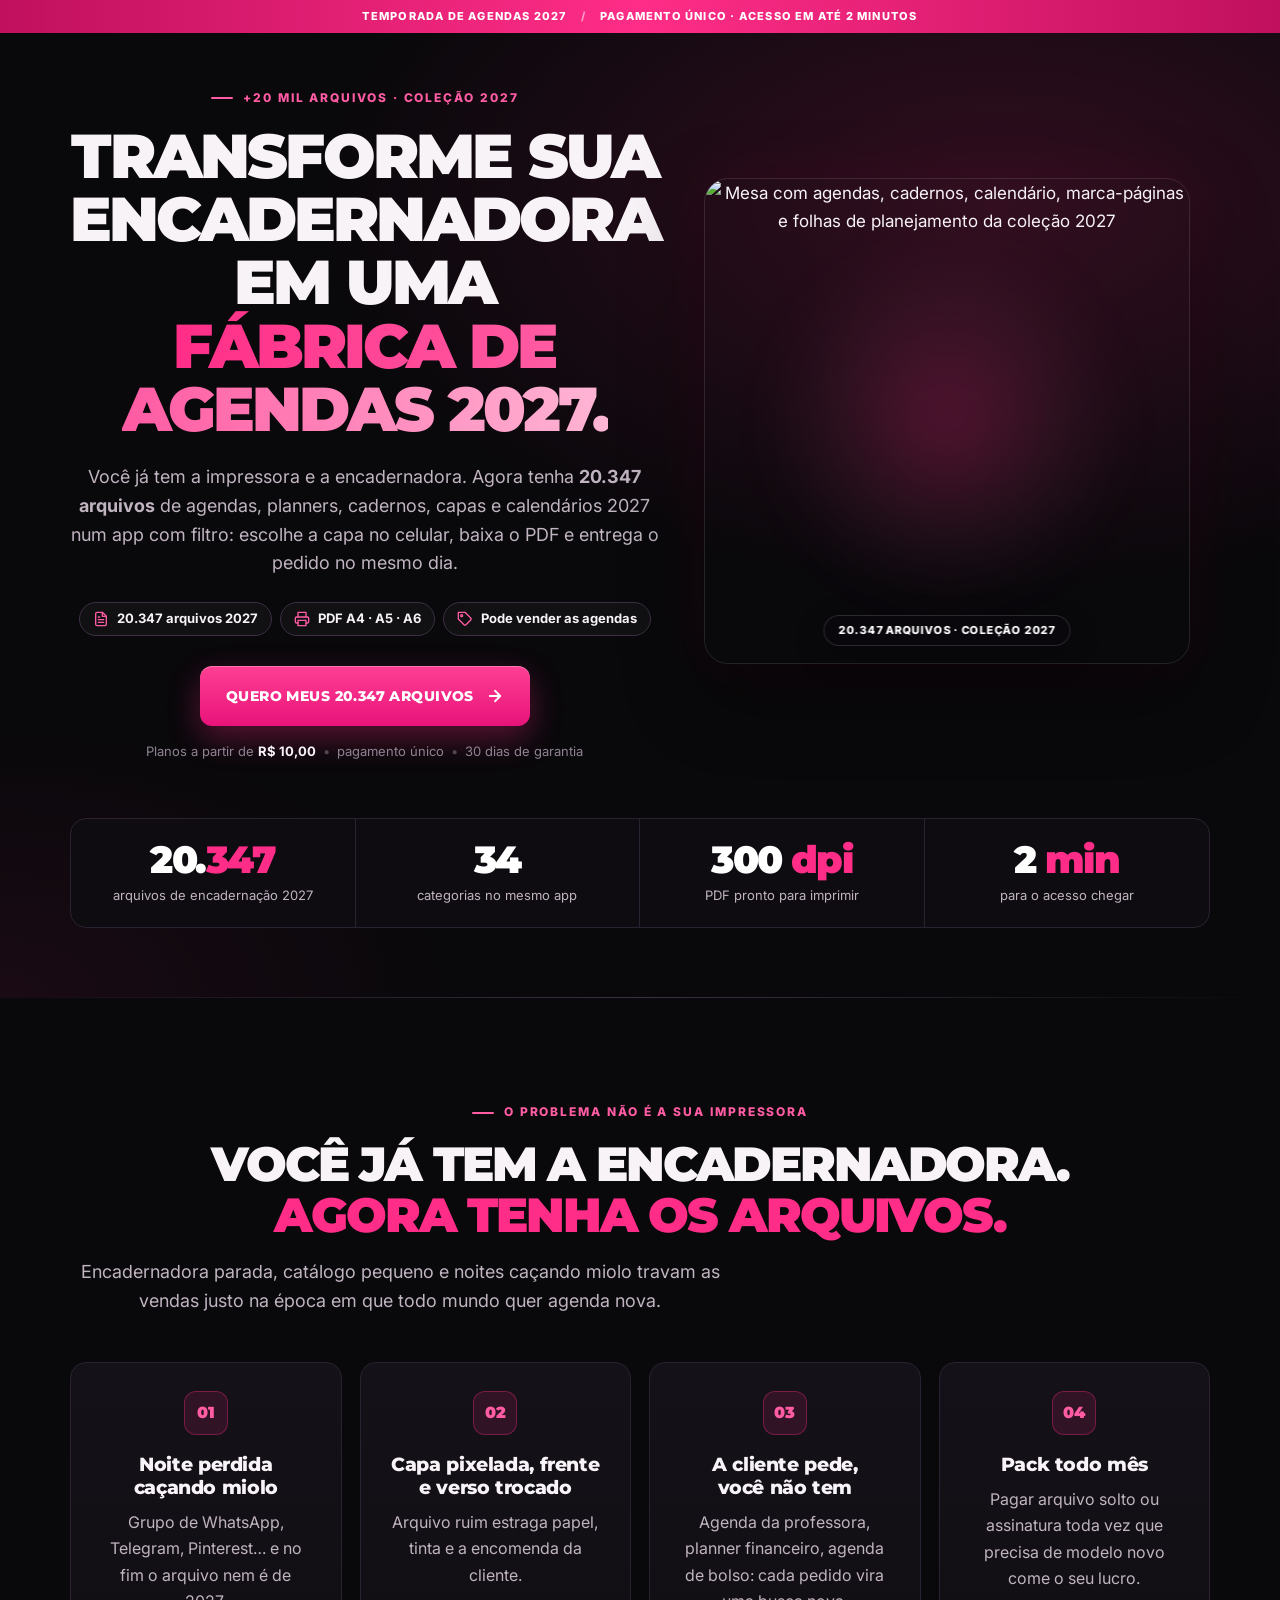
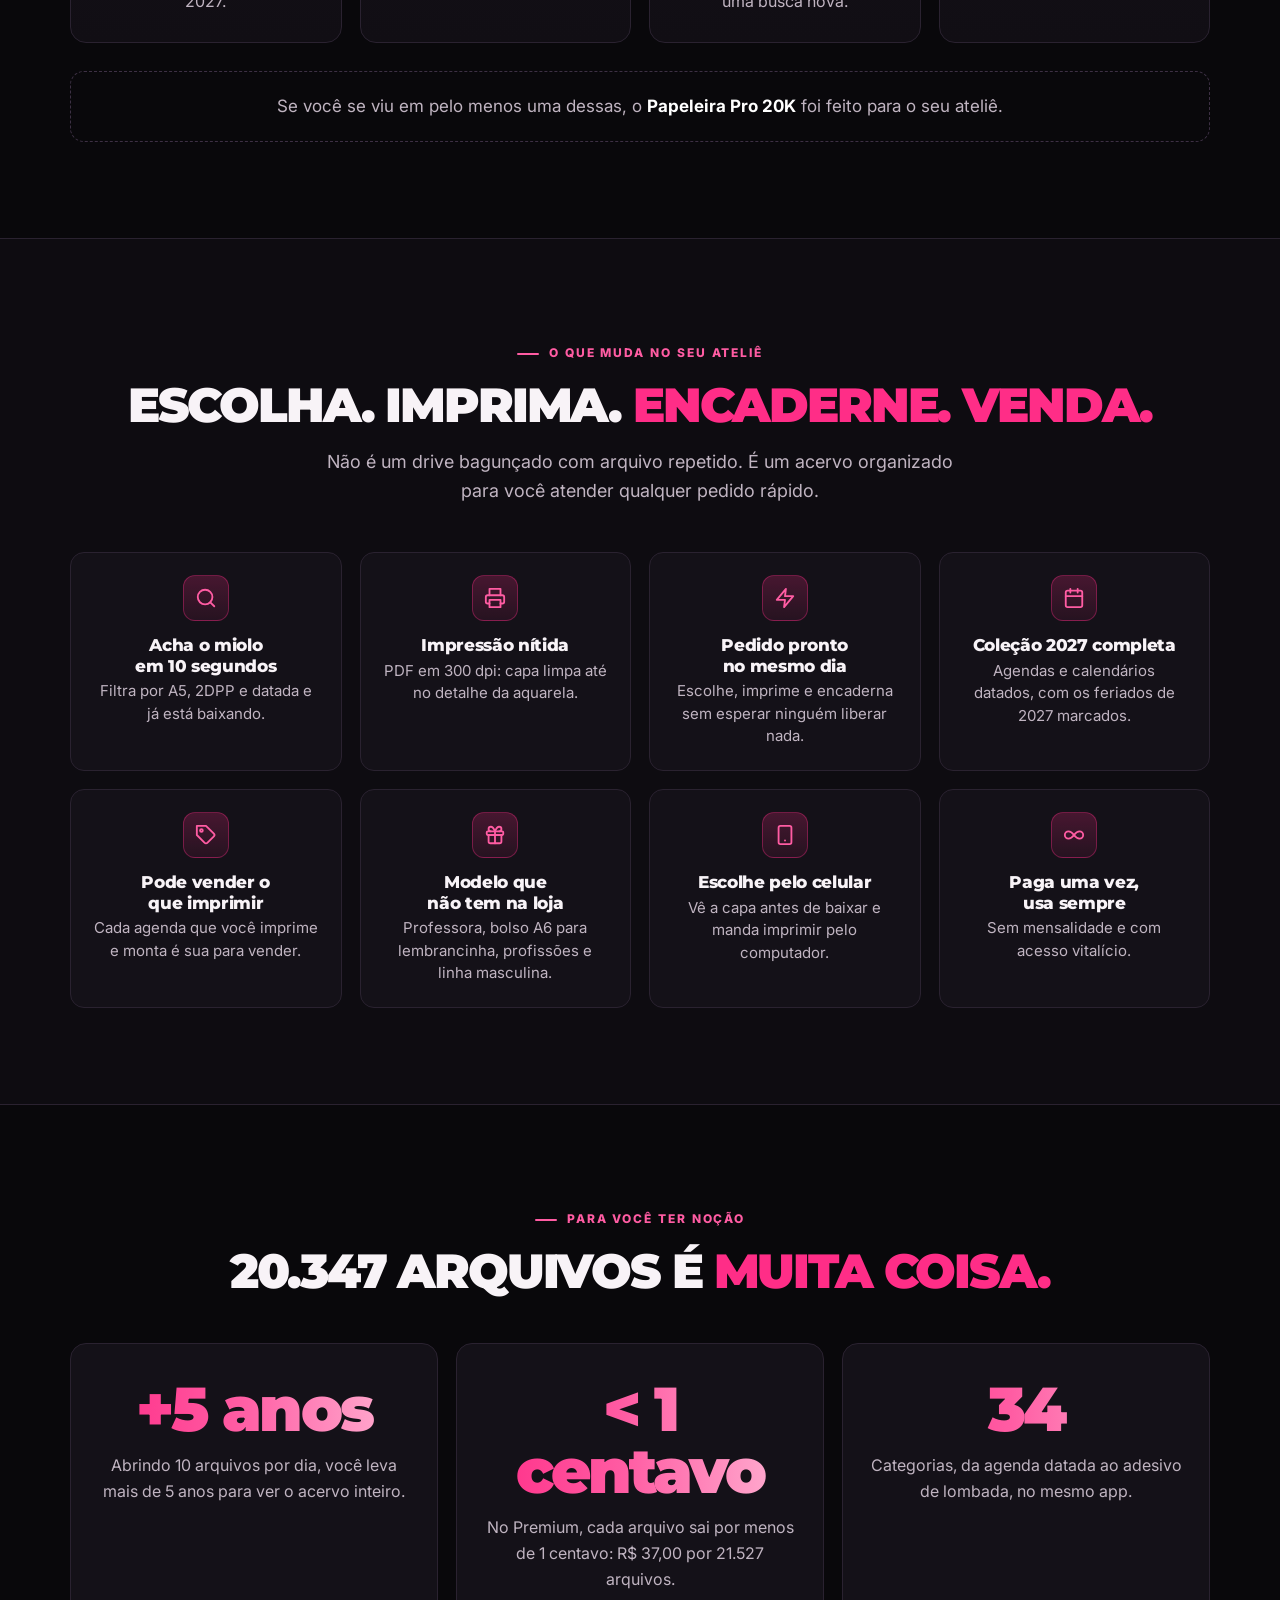
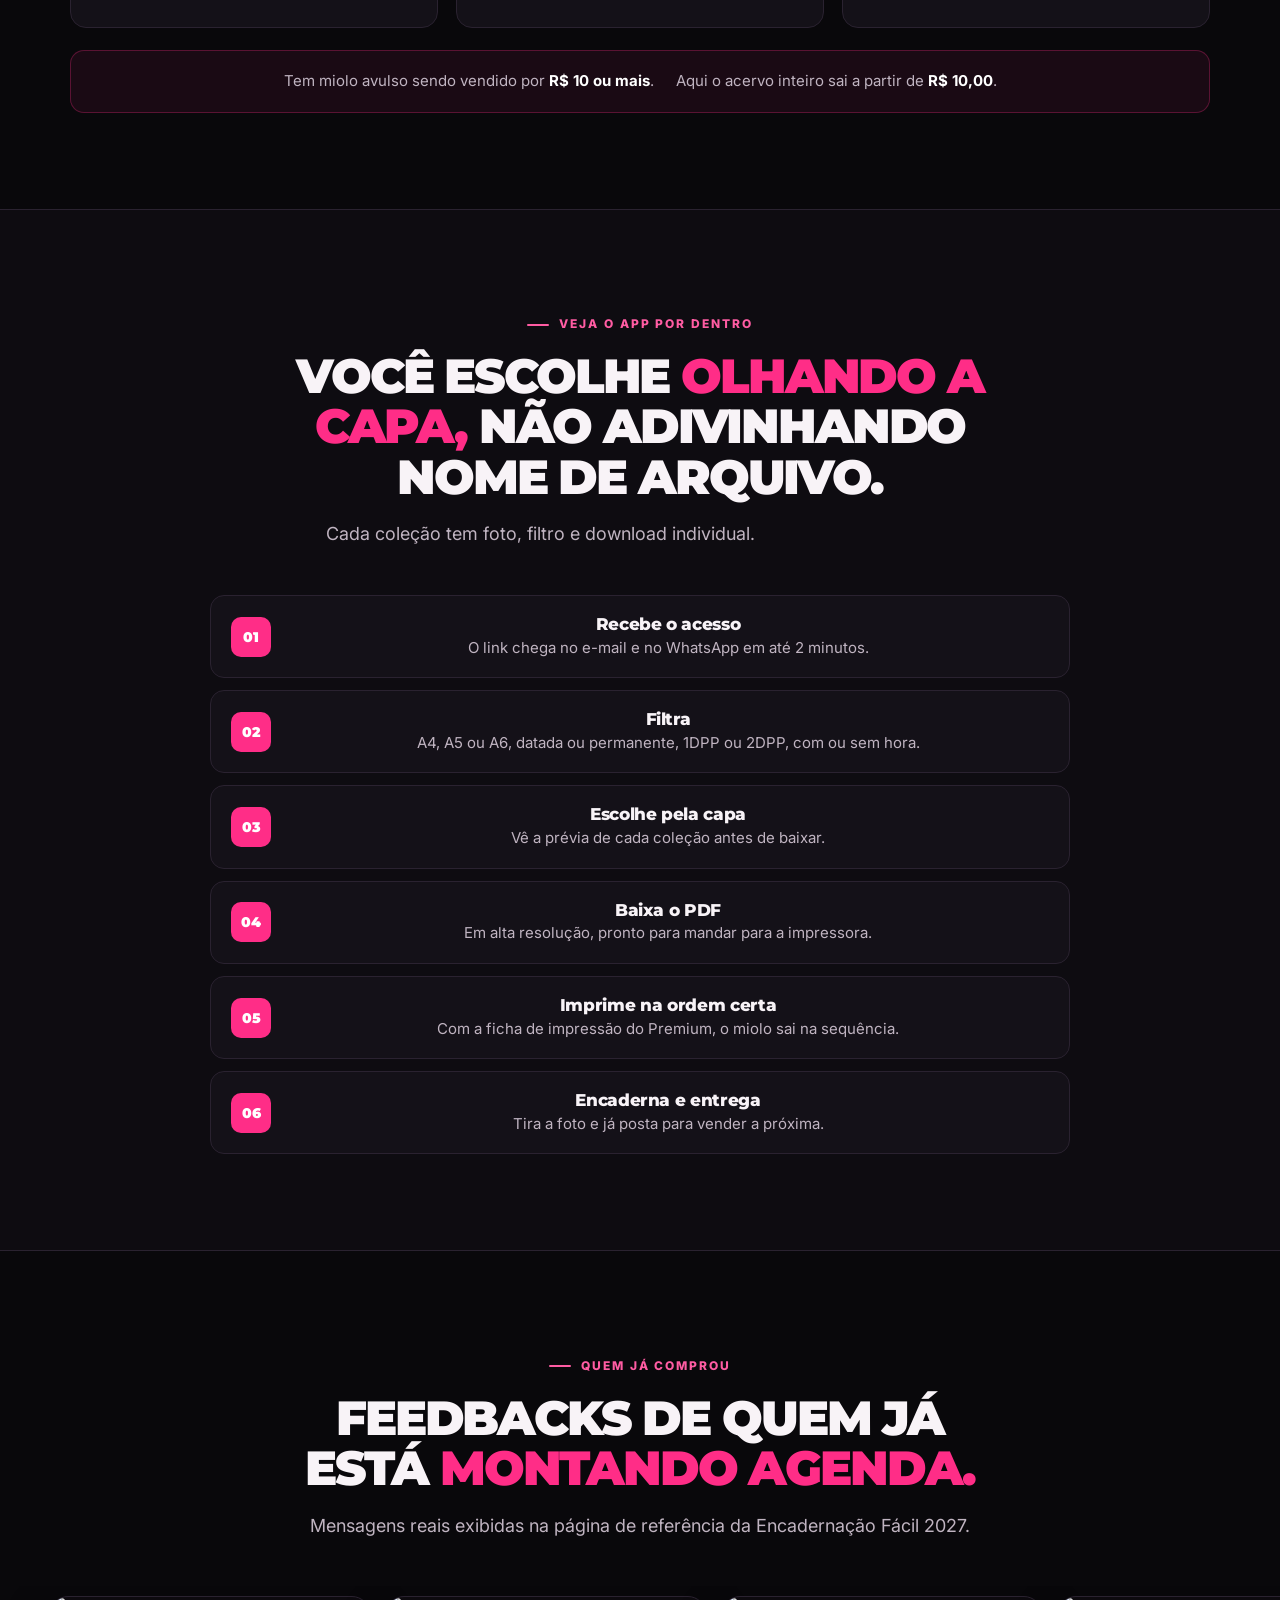
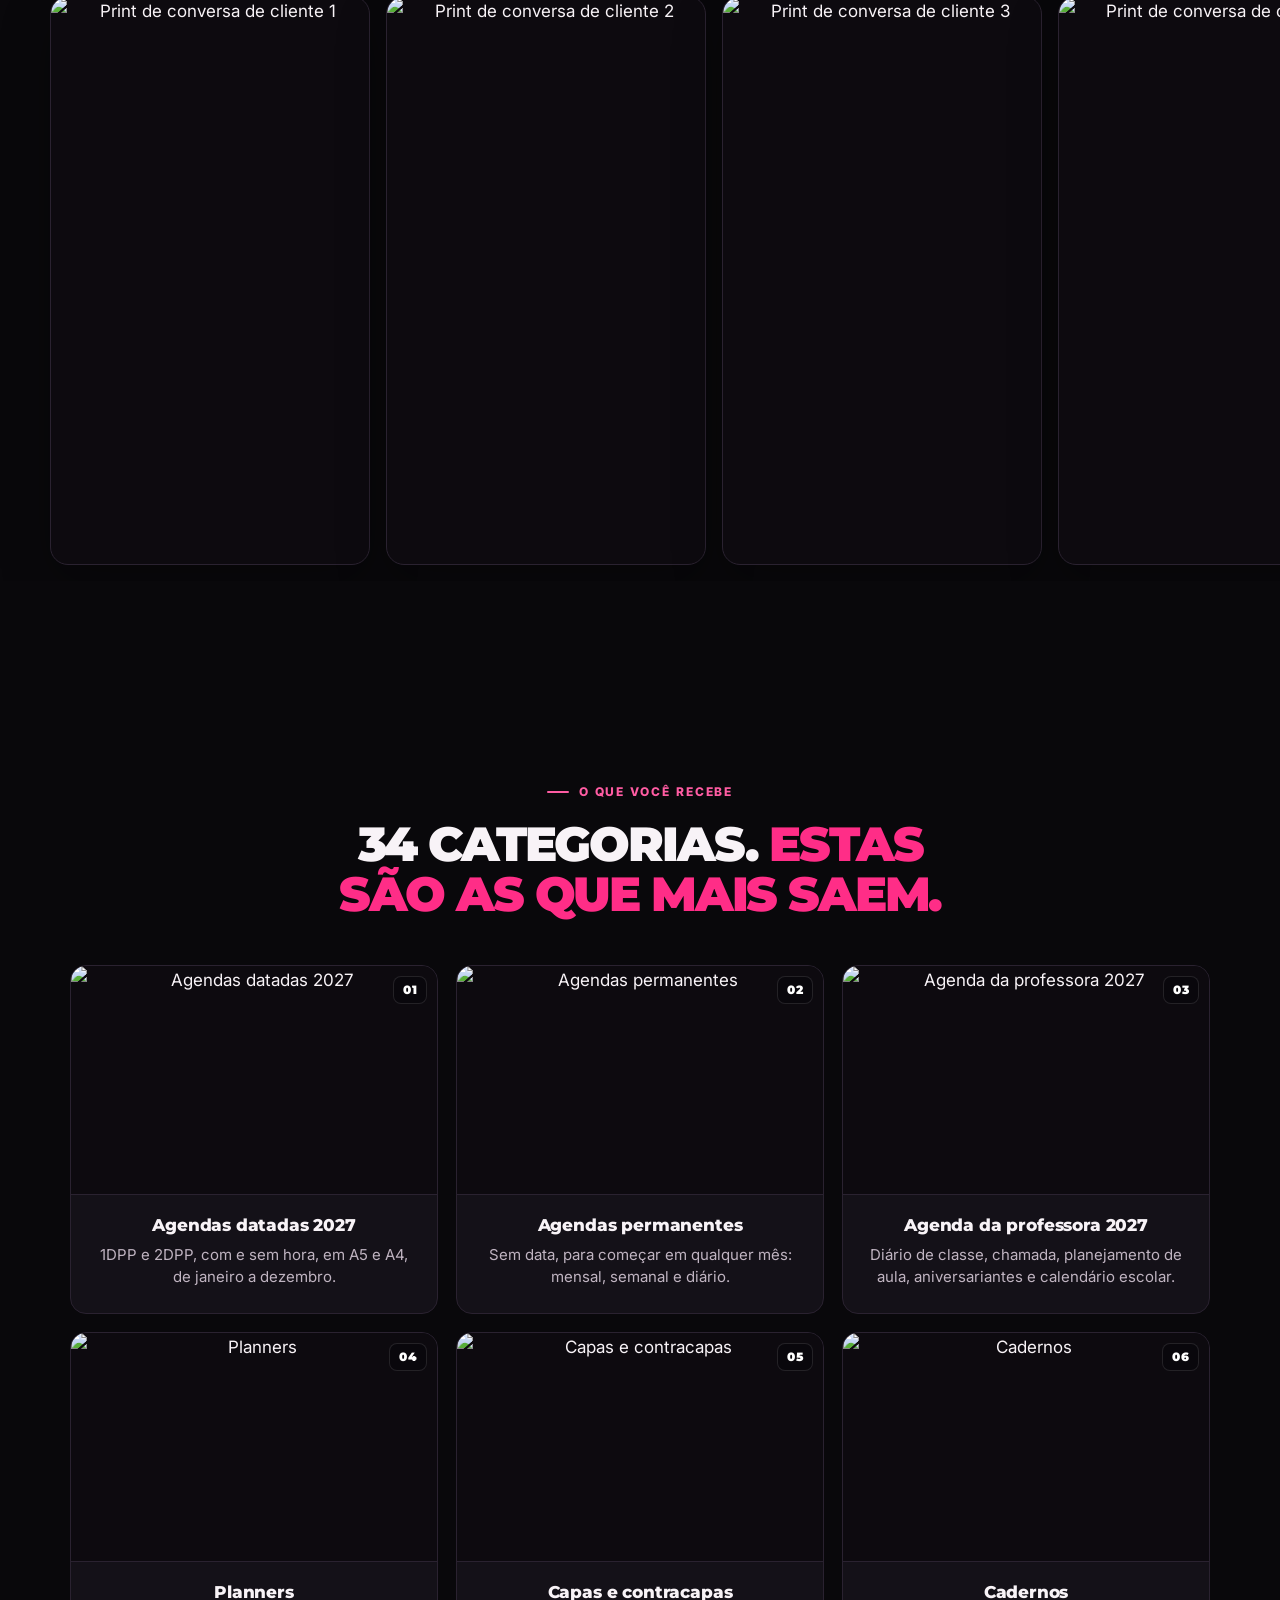
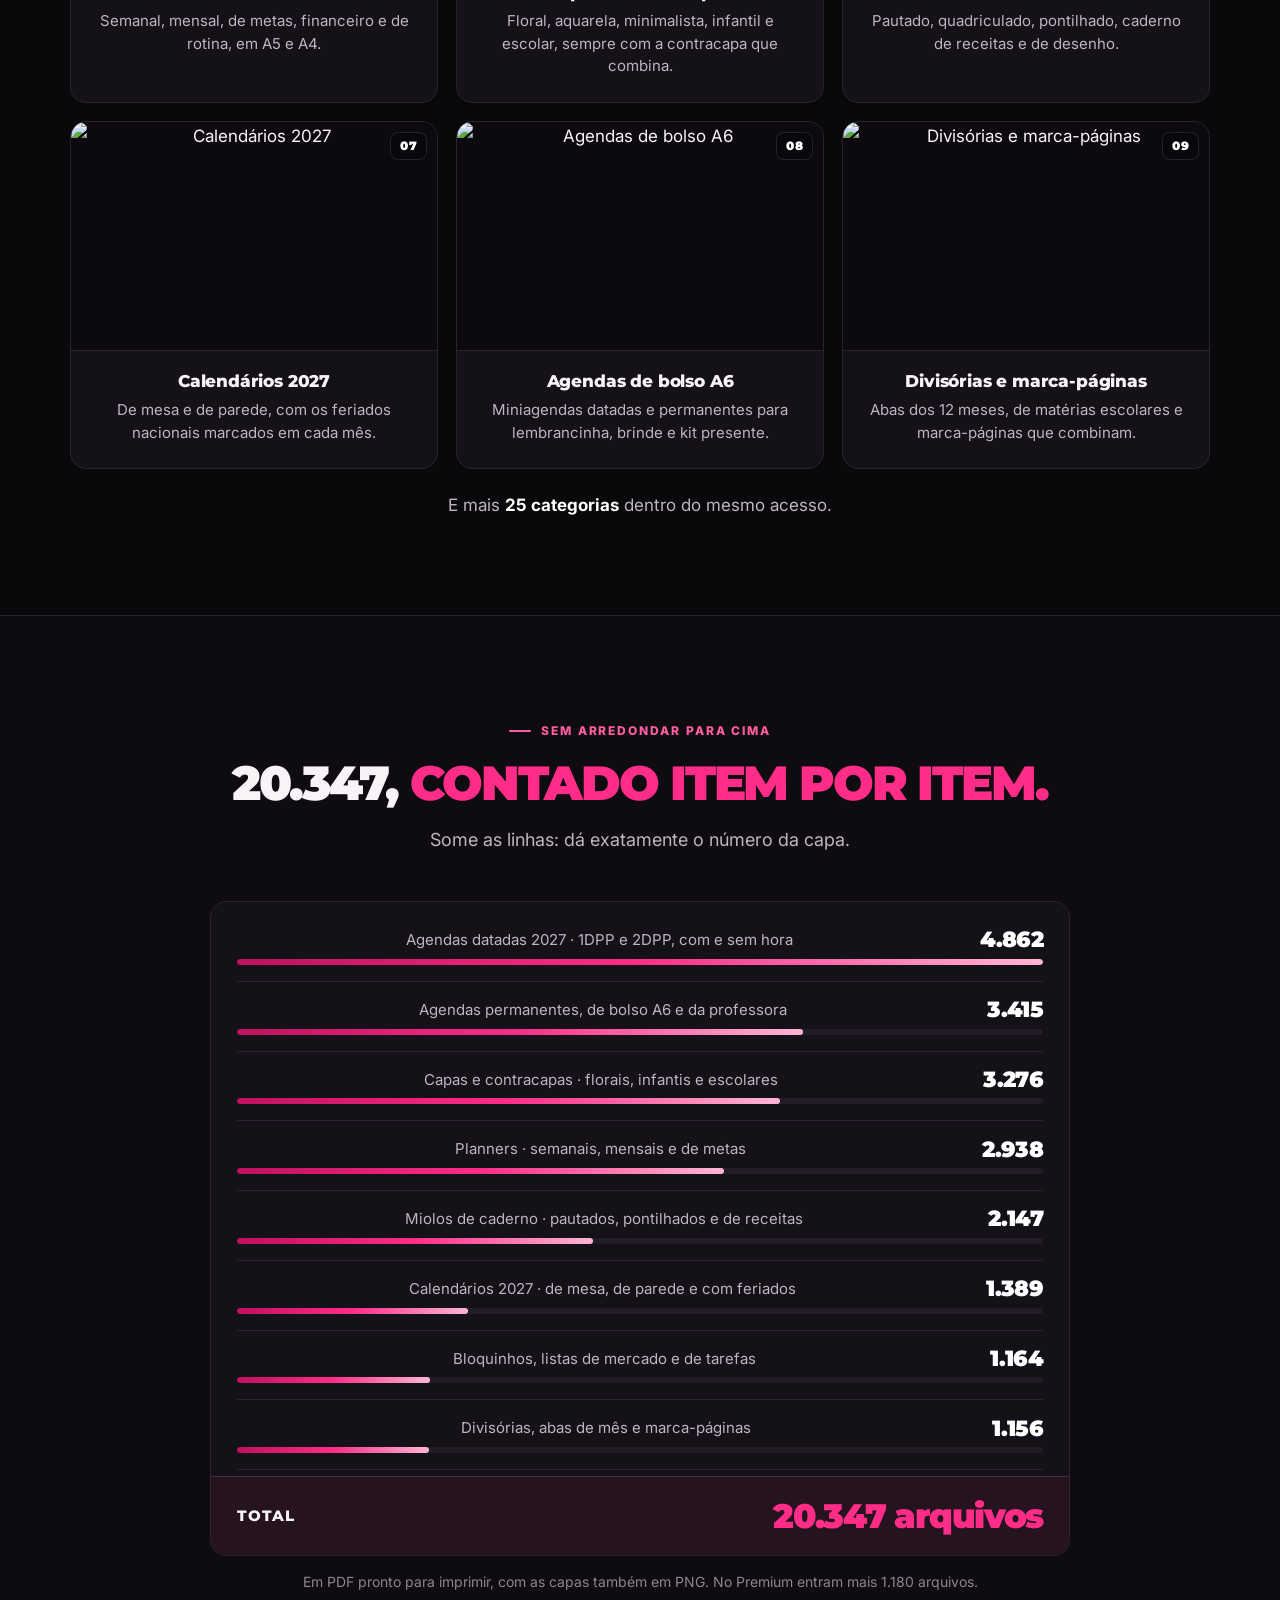
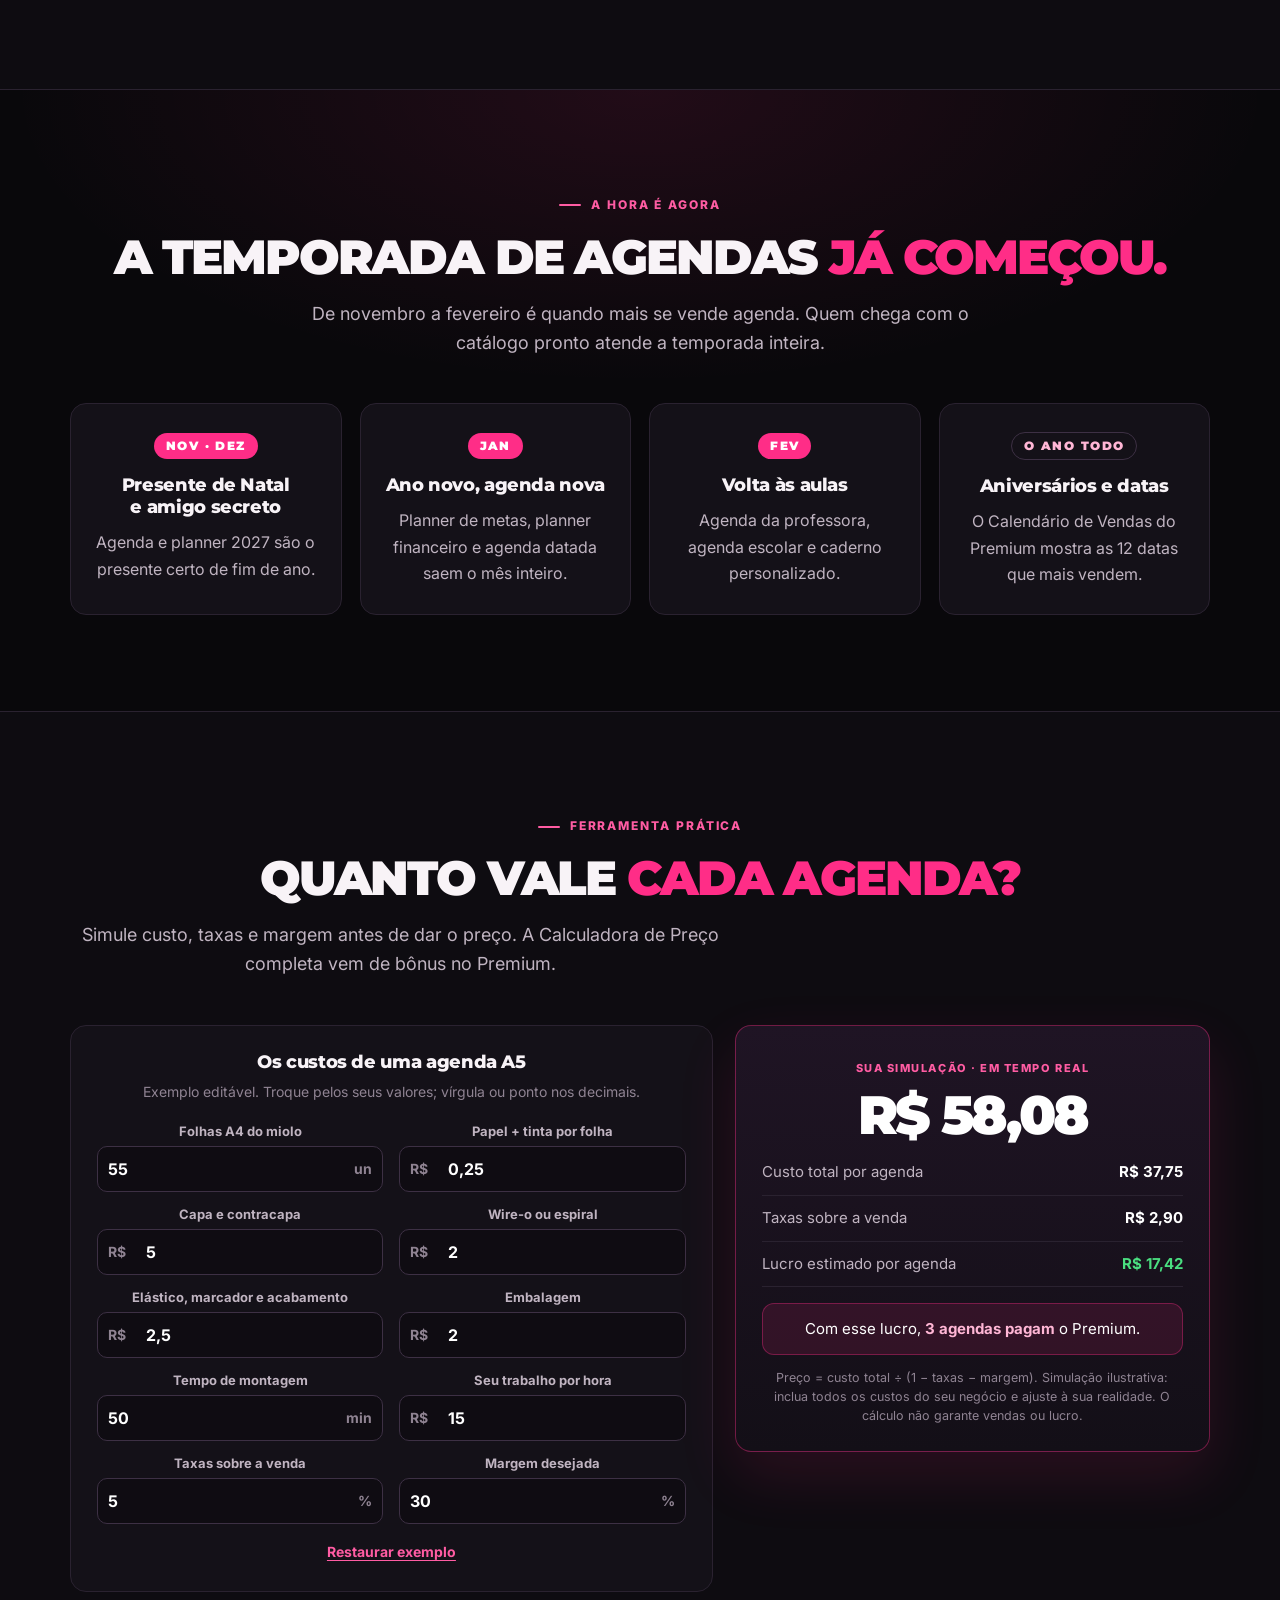
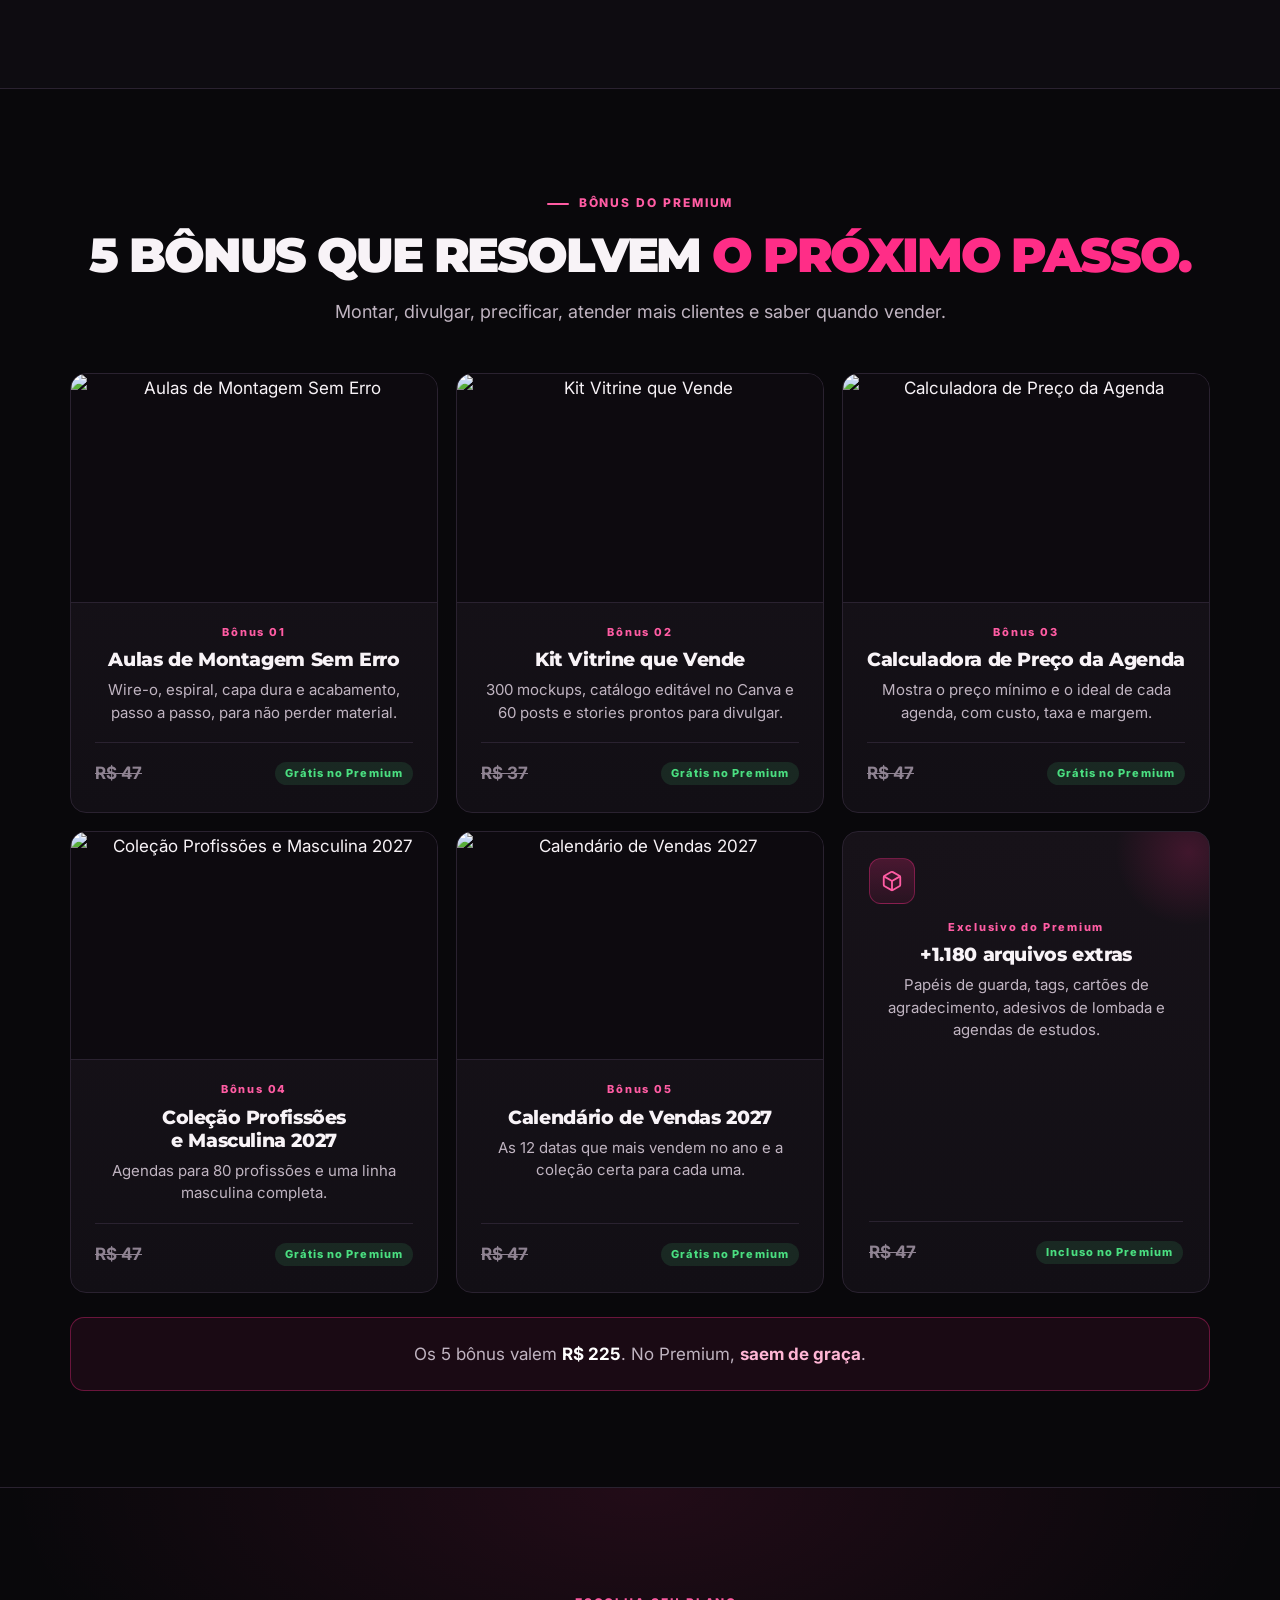
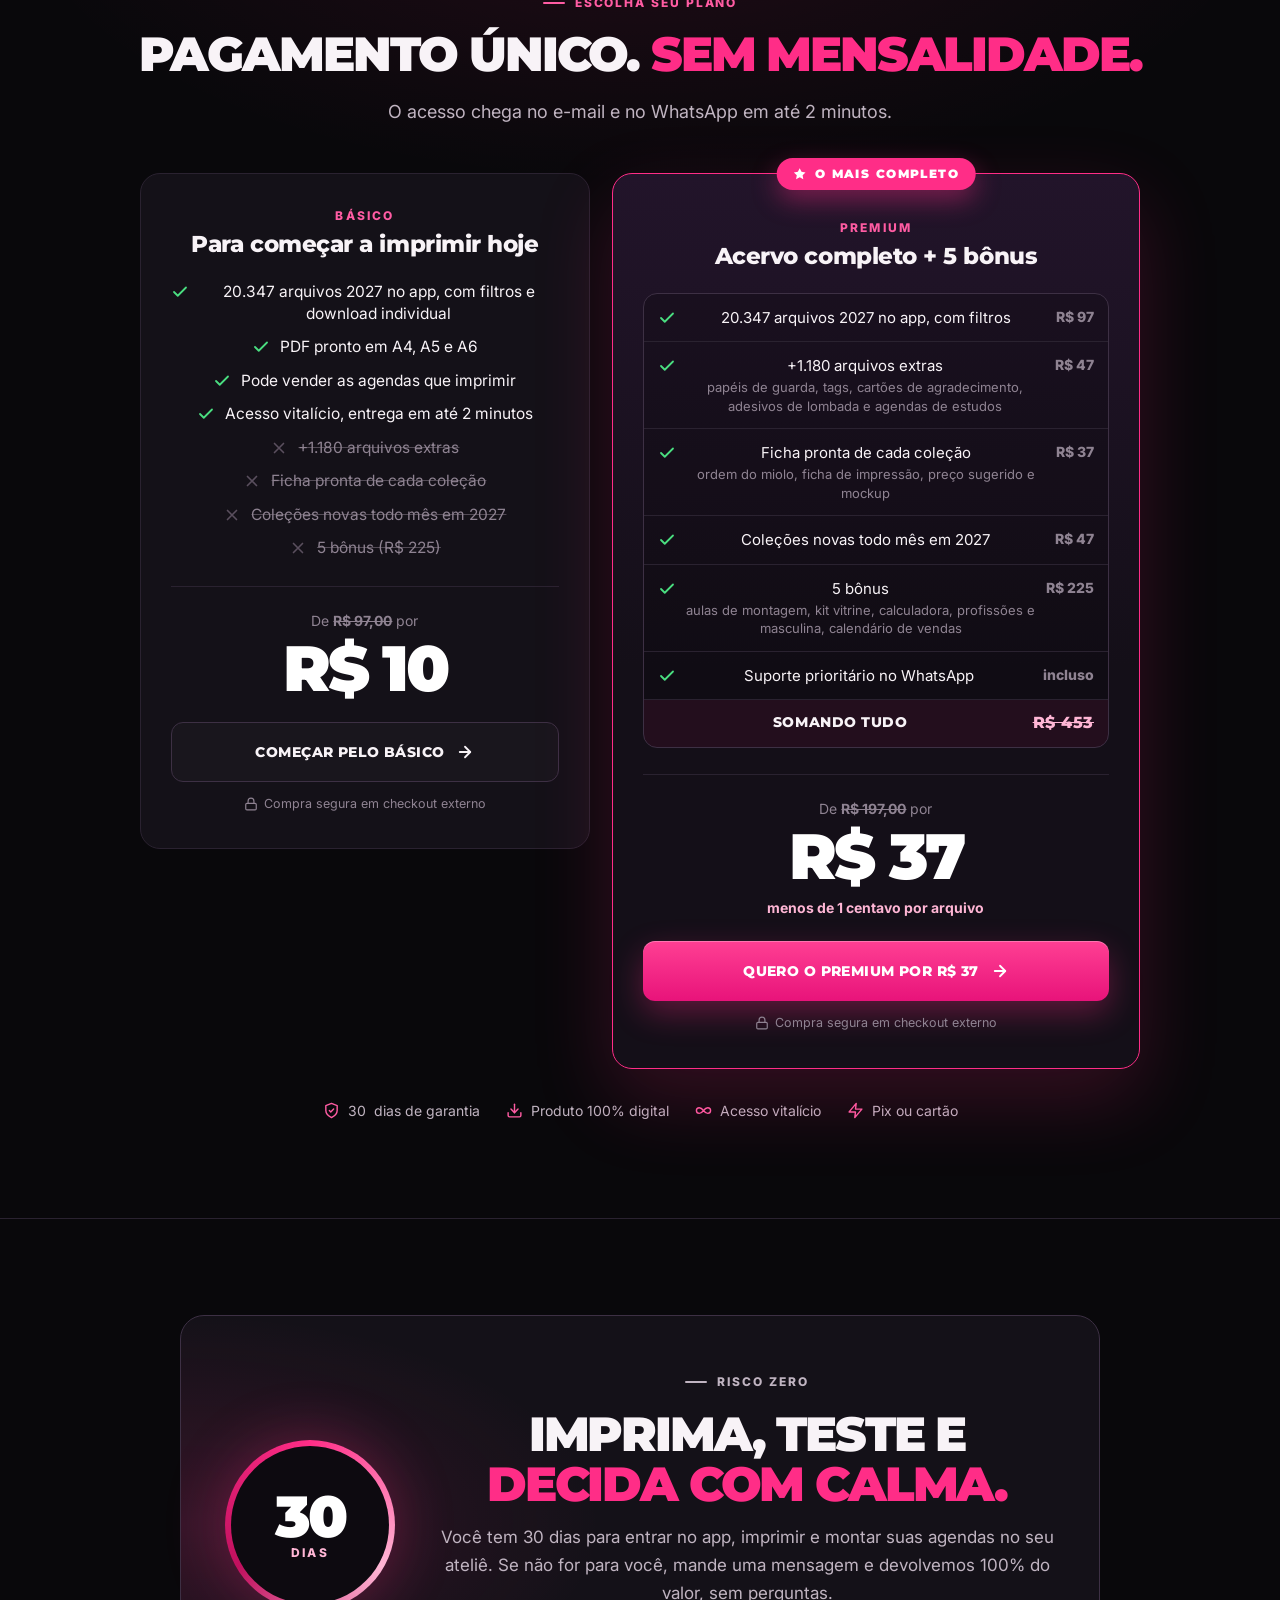
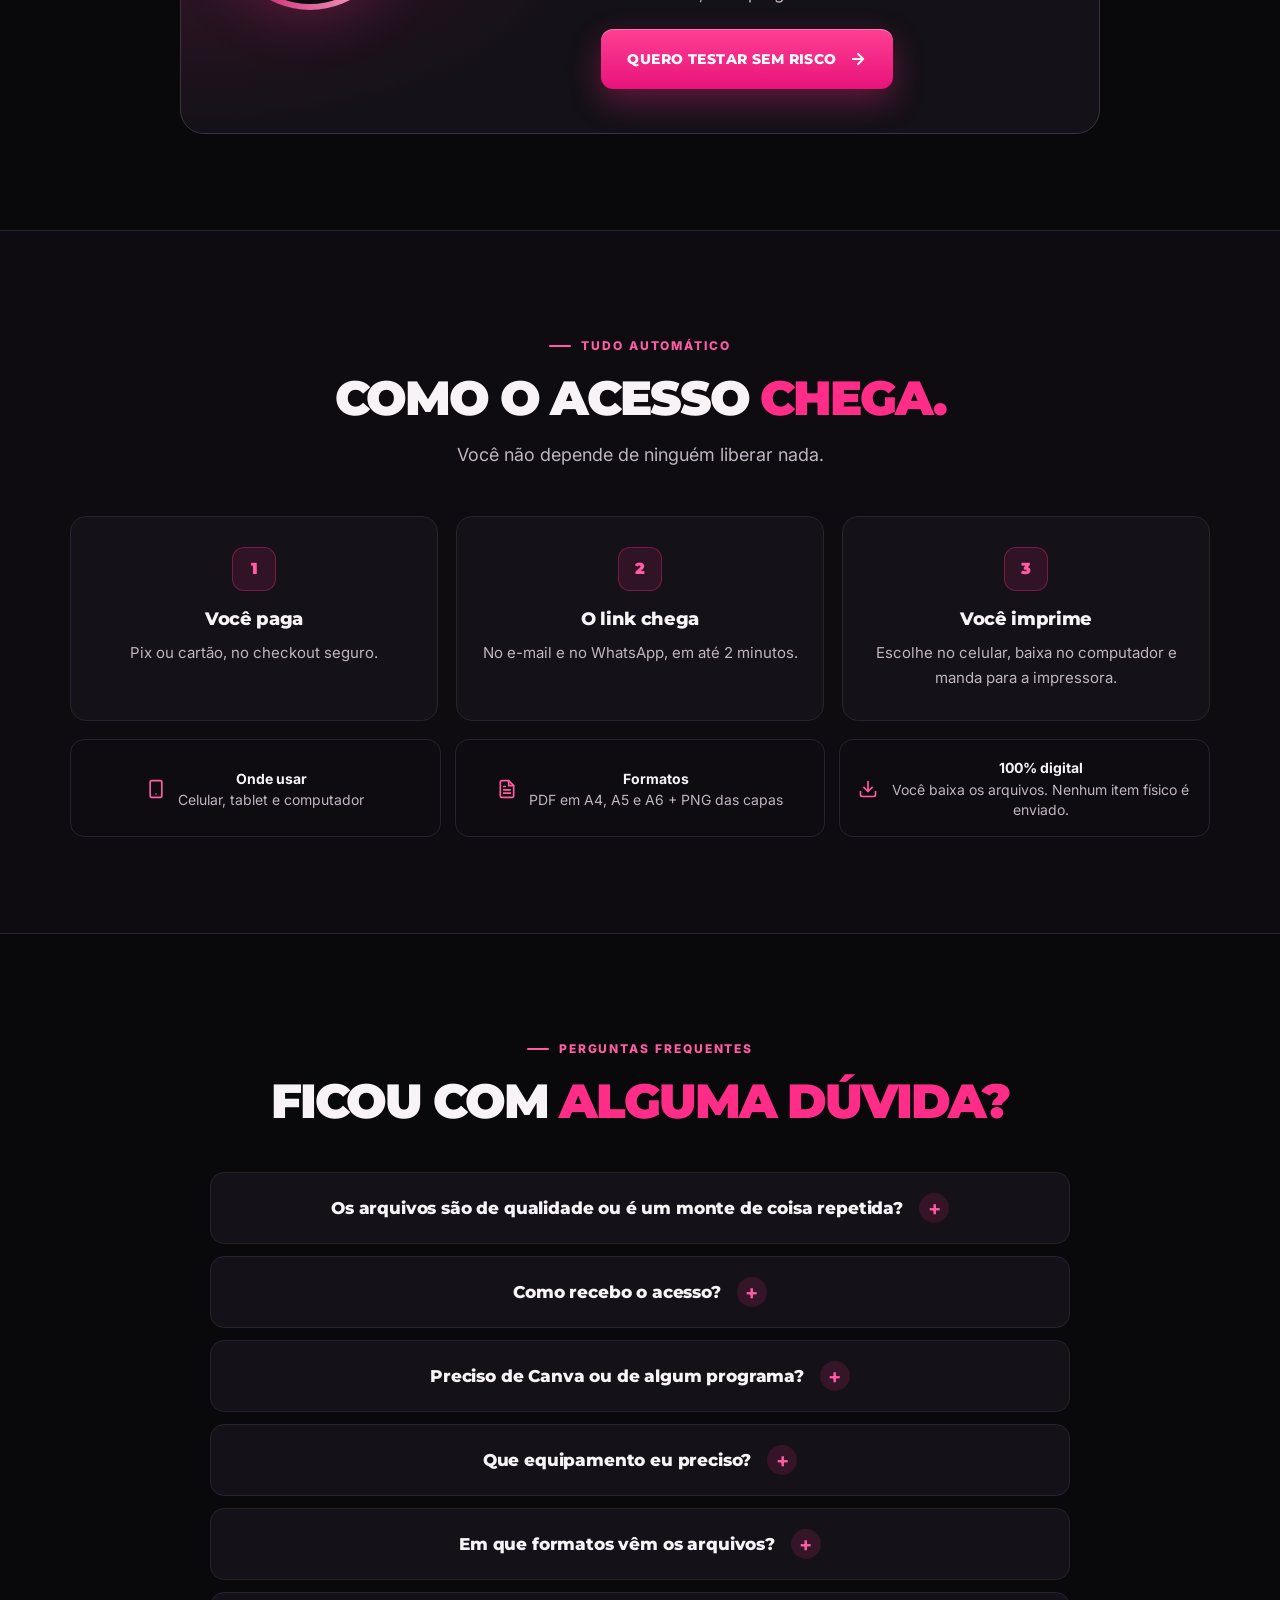
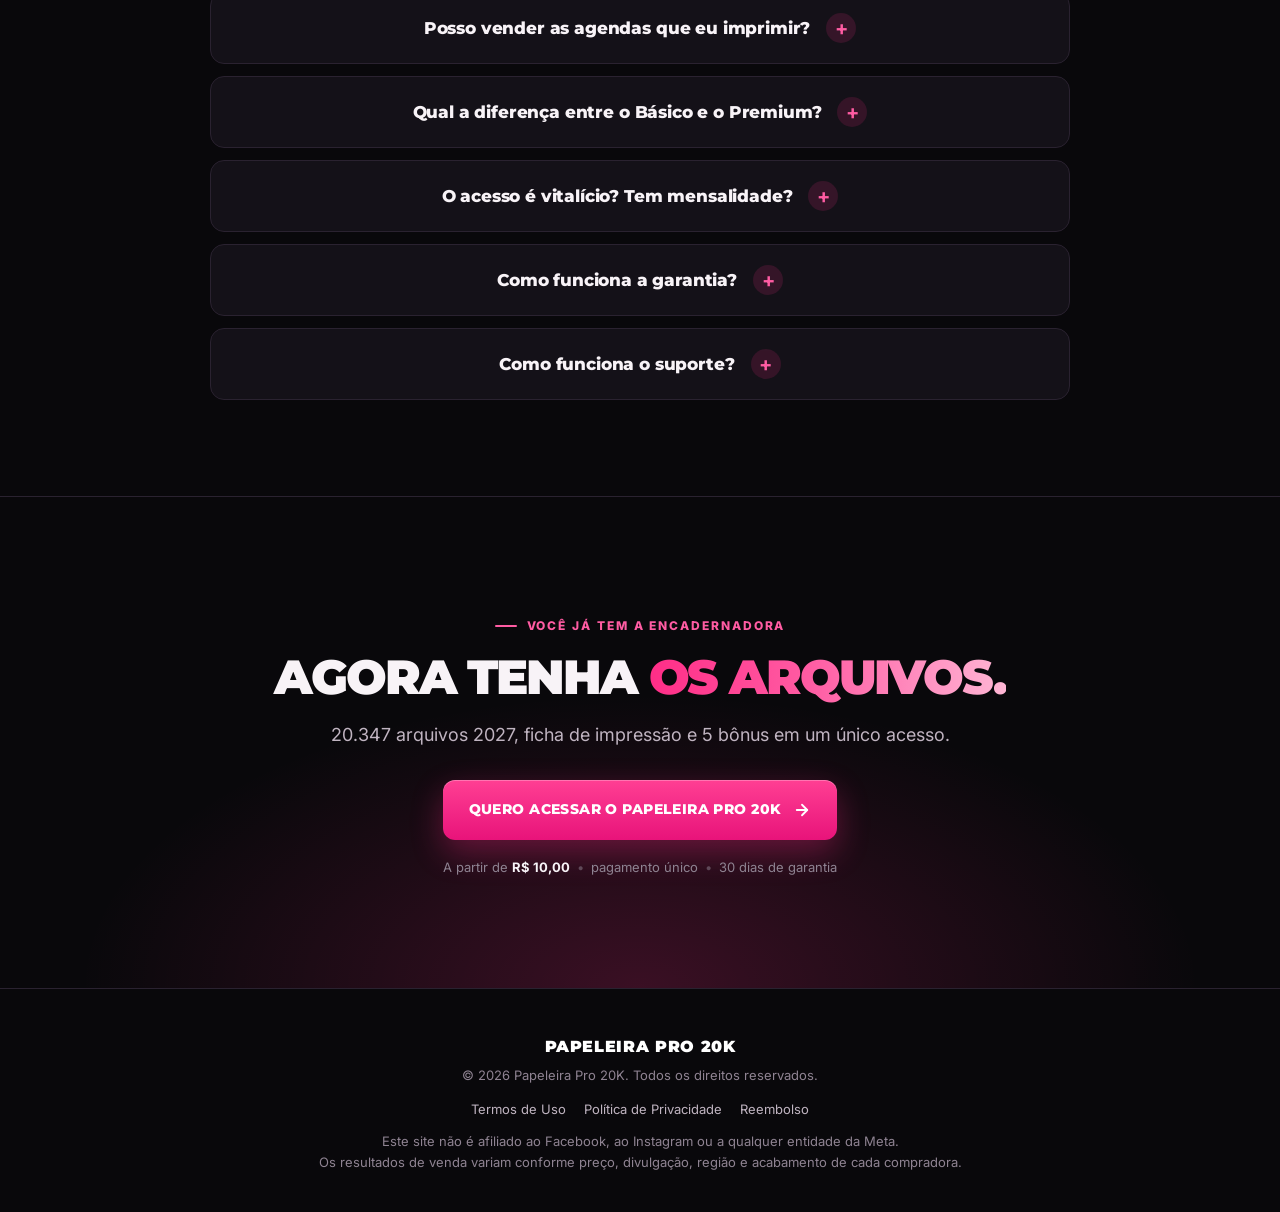
==== index.html @ 472b0502 "Add files via upload" ====
<!doctype html>
<html lang="pt-BR">
<head>
  <meta charset="utf-8">
  <meta name="viewport" content="width=device-width, initial-scale=1">
  <title>Papeleira Pro 20K | +20 mil arquivos de encadernação 2027</title>
  <meta name="description" content="20.347 arquivos de encadernação 2027: agendas datadas, planners, capas, cadernos e calendários em PDF, num app com filtros. A partir de R$ 10, pagamento único e 30 dias de garantia.">
  <meta name="theme-color" content="#09080b">
  <meta property="og:type" content="website">
  <meta property="og:title" content="Papeleira Pro 20K | +20 mil arquivos de encadernação 2027">
  <meta property="og:description" content="Agendas, planners, capas, cadernos e calendários 2027 prontos para imprimir. A partir de R$ 10, pagamento único.">
  <link rel="icon" href="favicon.svg" type="image/svg+xml">
  <link rel="preconnect" href="https://encadernafacil.vercel.app" crossorigin>
  <link rel="preconnect" href="https://fonts.googleapis.com">
  <link rel="preconnect" href="https://fonts.gstatic.com" crossorigin>
  <link href="https://fonts.googleapis.com/css2?family=Inter:wght@400;500;600;700;800&family=Montserrat:wght@700;800;900&display=swap" rel="stylesheet">
  <link rel="stylesheet" href="assets/styles.css">
  <script>document.documentElement.classList.add('js')</script>
</head>
<body>

<!-- ícones -->
<svg width="0" height="0" style="position:absolute" aria-hidden="true" focusable="false">
  <defs>
    <symbol id="i-check" viewBox="0 0 24 24" fill="none" stroke="currentColor" stroke-width="2.4" stroke-linecap="round" stroke-linejoin="round"><path d="M20 6 9 17l-5-5"/></symbol>
    <symbol id="i-x" viewBox="0 0 24 24" fill="none" stroke="currentColor" stroke-width="2.2" stroke-linecap="round" stroke-linejoin="round"><path d="M18 6 6 18M6 6l12 12"/></symbol>
    <symbol id="i-arrow" viewBox="0 0 24 24" fill="none" stroke="currentColor" stroke-width="2.4" stroke-linecap="round" stroke-linejoin="round"><path d="M5 12h14"/><path d="m12 5 7 7-7 7"/></symbol>
    <symbol id="i-search" viewBox="0 0 24 24" fill="none" stroke="currentColor" stroke-width="2" stroke-linecap="round" stroke-linejoin="round"><circle cx="11" cy="11" r="8"/><path d="m21 21-4.3-4.3"/></symbol>
    <symbol id="i-printer" viewBox="0 0 24 24" fill="none" stroke="currentColor" stroke-width="2" stroke-linecap="round" stroke-linejoin="round"><path d="M6 9V2h12v7"/><path d="M6 18H4a2 2 0 0 1-2-2v-5a2 2 0 0 1 2-2h16a2 2 0 0 1 2 2v5a2 2 0 0 1-2 2h-2"/><path d="M6 14h12v8H6z"/></symbol>
    <symbol id="i-zap" viewBox="0 0 24 24" fill="none" stroke="currentColor" stroke-width="2" stroke-linecap="round" stroke-linejoin="round"><path d="M13 2 3 14h9l-1 8 10-12h-9l1-8z"/></symbol>
    <symbol id="i-calendar" viewBox="0 0 24 24" fill="none" stroke="currentColor" stroke-width="2" stroke-linecap="round" stroke-linejoin="round"><rect x="3" y="4" width="18" height="18" rx="2"/><path d="M16 2v4M8 2v4M3 10h18"/></symbol>
    <symbol id="i-gift" viewBox="0 0 24 24" fill="none" stroke="currentColor" stroke-width="2" stroke-linecap="round" stroke-linejoin="round"><rect x="3" y="8" width="18" height="4" rx="1"/><path d="M12 8v13"/><path d="M19 12v7a2 2 0 0 1-2 2H7a2 2 0 0 1-2-2v-7"/><path d="M7.5 8a2.5 2.5 0 0 1 0-5C10 3 12 8 12 8s2-5 4.5-5a2.5 2.5 0 0 1 0 5"/></symbol>
    <symbol id="i-phone" viewBox="0 0 24 24" fill="none" stroke="currentColor" stroke-width="2" stroke-linecap="round" stroke-linejoin="round"><rect x="5" y="2" width="14" height="20" rx="2"/><path d="M12 18h.01"/></symbol>
    <symbol id="i-infinity" viewBox="0 0 24 24" fill="none" stroke="currentColor" stroke-width="2" stroke-linecap="round" stroke-linejoin="round"><path d="M12 12c-2-2.67-4-4-6-4a4 4 0 1 0 0 8c2 0 4-1.33 6-4Zm0 0c2 2.67 4 4 6 4a4 4 0 0 0 0-8c-2 0-4 1.33-6 4Z"/></symbol>
    <symbol id="i-shield" viewBox="0 0 24 24" fill="none" stroke="currentColor" stroke-width="2" stroke-linecap="round" stroke-linejoin="round"><path d="M12 22s8-4 8-10V5l-8-3-8 3v7c0 6 8 10 8 10z"/><path d="m9 12 2 2 4-4"/></symbol>
    <symbol id="i-lock" viewBox="0 0 24 24" fill="none" stroke="currentColor" stroke-width="2" stroke-linecap="round" stroke-linejoin="round"><rect x="3" y="11" width="18" height="11" rx="2"/><path d="M7 11V7a5 5 0 0 1 10 0v4"/></symbol>
    <symbol id="i-tag" viewBox="0 0 24 24" fill="none" stroke="currentColor" stroke-width="2" stroke-linecap="round" stroke-linejoin="round"><path d="M20.59 13.41 13.42 20.6a2 2 0 0 1-2.83 0L2 12V2h10l8.59 8.59a2 2 0 0 1 0 2.82z"/><circle cx="7" cy="7" r="1.5"/></symbol>
    <symbol id="i-file" viewBox="0 0 24 24" fill="none" stroke="currentColor" stroke-width="2" stroke-linecap="round" stroke-linejoin="round"><path d="M14 2H6a2 2 0 0 0-2 2v16a2 2 0 0 0 2 2h12a2 2 0 0 0 2-2V8z"/><path d="M14 2v6h6M16 13H8M16 17H8M10 9H8"/></symbol>
    <symbol id="i-frown" viewBox="0 0 24 24" fill="none" stroke="currentColor" stroke-width="2" stroke-linecap="round" stroke-linejoin="round"><circle cx="12" cy="12" r="10"/><path d="M16 16s-1.5-2-4-2-4 2-4 2M9 9h.01M15 9h.01"/></symbol>
    <symbol id="i-clock" viewBox="0 0 24 24" fill="none" stroke="currentColor" stroke-width="2" stroke-linecap="round" stroke-linejoin="round"><circle cx="12" cy="12" r="10"/><path d="M12 6v6l4 2"/></symbol>
    <symbol id="i-play" viewBox="0 0 24 24" fill="none" stroke="currentColor" stroke-width="2" stroke-linecap="round" stroke-linejoin="round"><circle cx="12" cy="12" r="10"/><path d="m10 8 6 4-6 4z"/></symbol>
    <symbol id="i-megaphone" viewBox="0 0 24 24" fill="none" stroke="currentColor" stroke-width="2" stroke-linecap="round" stroke-linejoin="round"><path d="m3 11 18-5v12L3 14v-3z"/><path d="M11.6 16.8a3 3 0 1 1-5.8-1.6"/></symbol>
    <symbol id="i-calc" viewBox="0 0 24 24" fill="none" stroke="currentColor" stroke-width="2" stroke-linecap="round" stroke-linejoin="round"><rect x="4" y="2" width="16" height="20" rx="2"/><path d="M8 6h8M8 10h.01M12 10h.01M16 10h.01M8 14h.01M12 14h.01M16 14h.01M8 18h.01M12 18h.01M16 18h.01"/></symbol>
    <symbol id="i-brief" viewBox="0 0 24 24" fill="none" stroke="currentColor" stroke-width="2" stroke-linecap="round" stroke-linejoin="round"><rect x="2" y="7" width="20" height="14" rx="2"/><path d="M16 21V5a2 2 0 0 0-2-2h-4a2 2 0 0 0-2 2v16"/></symbol>
    <symbol id="i-star" viewBox="0 0 24 24" fill="currentColor"><path d="m12 2 3.09 6.26L22 9.27l-5 4.87 1.18 6.88L12 17.77l-6.18 3.25L7 14.14 2 9.27l6.91-1.01z"/></symbol>
    <symbol id="i-download" viewBox="0 0 24 24" fill="none" stroke="currentColor" stroke-width="2" stroke-linecap="round" stroke-linejoin="round"><path d="M21 15v4a2 2 0 0 1-2 2H5a2 2 0 0 1-2-2v-4"/><path d="m7 10 5 5 5-5"/><path d="M12 15V3"/></symbol>
    <symbol id="i-box" viewBox="0 0 24 24" fill="none" stroke="currentColor" stroke-width="2" stroke-linecap="round" stroke-linejoin="round"><path d="M21 16V8a2 2 0 0 0-1-1.73l-7-4a2 2 0 0 0-2 0l-7 4A2 2 0 0 0 3 8v8a2 2 0 0 0 1 1.73l7 4a2 2 0 0 0 2 0l7-4A2 2 0 0 0 21 16z"/><path d="M3.27 6.96 12 12.01l8.73-5.05M12 22.08V12"/></symbol>
  </defs>
</svg>

<a href="#conteudo" class="skip-link">Pular para o conteúdo</a>

<div class="announce">
  <span>Temporada de agendas 2027</span><i>/</i><span>Pagamento único · acesso em até 2 minutos</span>
</div>

<main id="conteudo">

  <!-- ============ HERO ============ -->
  <header class="hero">
    <div class="container">
      <div class="hero-grid">
        <div class="hero-copy">
          <p class="eyebrow">+20 mil arquivos · coleção 2027</p>
          <h1>Transforme sua encadernadora em uma <span class="hl-grad">fábrica de agendas 2027.</span></h1>
          <p class="lead">Você já tem a impressora e a encadernadora. Agora tenha <b>20.347 arquivos</b> de agendas, planners, cadernos, capas e calendários 2027 num app com filtro: escolhe a capa no celular, baixa o PDF e entrega o pedido no mesmo dia.</p>
          <ul class="chips">
            <li class="chip"><svg class="ic"><use href="#i-file"/></svg>20.347 arquivos 2027</li>
            <li class="chip"><svg class="ic"><use href="#i-printer"/></svg>PDF A4 · A5 · A6</li>
            <li class="chip"><svg class="ic"><use href="#i-tag"/></svg>Pode vender as agendas</li>
          </ul>
          <div class="hero-cta">
            <a href="#planos" class="btn btn-primary btn-pulse">Quero meus 20.347 arquivos <svg class="ic"><use href="#i-arrow"/></svg></a>
            <p class="micro">Planos a partir de <b data-price-full="basic">R$ 10,00</b><span class="dot">•</span>pagamento único<span class="dot">•</span><span data-guarantee>30</span> dias de garantia</p>
          </div>
        </div>

        <div class="hero-visual hero-photo-wrap">
          <div class="hero-photo-glow" aria-hidden="true"></div>
          <img
            class="hero-photo"
            src="https://encadernafacil.vercel.app/img/hero-capa.webp"
            alt="Mesa com agendas, cadernos, calendário, marca-páginas e folhas de planejamento da coleção 2027"
            width="900"
            height="900"
            fetchpriority="high"
            decoding="async"
          >
          <span class="hero-photo-badge">20.347 arquivos · coleção 2027</span>
        </div>
      </div>

      <div class="stats rv">
        <div class="stat"><strong>20.<em>347</em></strong><span>arquivos de encadernação 2027</span></div>
        <div class="stat"><strong>34</strong><span>categorias no mesmo app</span></div>
        <div class="stat"><strong>300 <em>dpi</em></strong><span>PDF pronto para imprimir</span></div>
        <div class="stat"><strong>2 <em>min</em></strong><span>para o acesso chegar</span></div>
      </div>
    </div>
  </header>

  <!-- ============ PROBLEMA ============ -->
  <section class="sec pain" aria-labelledby="t-pain">
    <div class="container">
      <div class="sec-head rv">
        <p class="eyebrow">O problema não é a sua impressora</p>
        <h2 id="t-pain">Você já tem a encadernadora. <span class="hl">Agora tenha os arquivos.</span></h2>
        <p class="lead">Encadernadora parada, catálogo pequeno e noites caçando miolo travam as vendas justo na época em que todo mundo quer agenda nova.</p>
      </div>
      <div class="grid g4">
        <article class="card rv"><span class="num">01</span><h3>Noite perdida caçando miolo</h3><p>Grupo de WhatsApp, Telegram, Pinterest… e no fim o arquivo nem é de 2027.</p></article>
        <article class="card rv"><span class="num">02</span><h3>Capa pixelada, frente e verso trocado</h3><p>Arquivo ruim estraga papel, tinta e a encomenda da cliente.</p></article>
        <article class="card rv"><span class="num">03</span><h3>A cliente pede, você não tem</h3><p>Agenda da professora, planner financeiro, agenda de bolso: cada pedido vira uma busca nova.</p></article>
        <article class="card rv"><span class="num">04</span><h3>Pack todo mês</h3><p>Pagar arquivo solto ou assinatura toda vez que precisa de modelo novo come o seu lucro.</p></article>
      </div>
      <p class="pain-foot rv">Se você se viu em pelo menos uma dessas, o <b data-brand>Papeleira Pro 20K</b> foi feito para o seu ateliê.</p>
    </div>
  </section>

  <!-- ============ O QUE MUDA ============ -->
  <section class="sec sec-alt" aria-labelledby="t-muda">
    <div class="container">
      <div class="sec-head center rv">
        <p class="eyebrow center">O que muda no seu ateliê</p>
        <h2 id="t-muda">Escolha. Imprima. <span class="hl">Encaderne. Venda.</span></h2>
        <p class="lead">Não é um drive bagunçado com arquivo repetido. É um acervo organizado para você atender qualquer pedido rápido.</p>
      </div>
      <div class="grid g4">
        <div class="benefit rv"><span class="icon-box"><svg class="ic"><use href="#i-search"/></svg></span><div><h3>Acha o miolo em 10 segundos</h3><p>Filtra por A5, 2DPP e datada e já está baixando.</p></div></div>
        <div class="benefit rv"><span class="icon-box"><svg class="ic"><use href="#i-printer"/></svg></span><div><h3>Impressão nítida</h3><p>PDF em 300 dpi: capa limpa até no detalhe da aquarela.</p></div></div>
        <div class="benefit rv"><span class="icon-box"><svg class="ic"><use href="#i-zap"/></svg></span><div><h3>Pedido pronto no mesmo dia</h3><p>Escolhe, imprime e encaderna sem esperar ninguém liberar nada.</p></div></div>
        <div class="benefit rv"><span class="icon-box"><svg class="ic"><use href="#i-calendar"/></svg></span><div><h3>Coleção 2027 completa</h3><p>Agendas e calendários datados, com os feriados de 2027 marcados.</p></div></div>
        <div class="benefit rv"><span class="icon-box"><svg class="ic"><use href="#i-tag"/></svg></span><div><h3>Pode vender o que imprimir</h3><p>Cada agenda que você imprime e monta é sua para vender.</p></div></div>
        <div class="benefit rv"><span class="icon-box"><svg class="ic"><use href="#i-gift"/></svg></span><div><h3>Modelo que não tem na loja</h3><p>Professora, bolso A6 para lembrancinha, profissões e linha masculina.</p></div></div>
        <div class="benefit rv"><span class="icon-box"><svg class="ic"><use href="#i-phone"/></svg></span><div><h3>Escolhe pelo celular</h3><p>Vê a capa antes de baixar e manda imprimir pelo computador.</p></div></div>
        <div class="benefit rv"><span class="icon-box"><svg class="ic"><use href="#i-infinity"/></svg></span><div><h3>Paga uma vez, usa sempre</h3><p>Sem mensalidade e com acesso vitalício.</p></div></div>
      </div>
    </div>
  </section>

  <!-- ============ NOÇÃO DO TAMANHO ============ -->
  <section class="sec" aria-labelledby="t-tam">
    <div class="container">
      <div class="sec-head center rv">
        <p class="eyebrow center">Para você ter noção</p>
        <h2 id="t-tam">20.347 arquivos é <span class="hl">muita coisa.</span></h2>
      </div>
      <div class="grid g3">
        <div class="card big-stat rv"><strong class="hl-grad">+5 anos</strong><p>Abrindo 10 arquivos por dia, você leva mais de 5 anos para ver o acervo inteiro.</p></div>
        <div class="card big-stat rv"><strong class="hl-grad">&lt; 1 centavo</strong><p>No Premium, cada arquivo sai por menos de 1 centavo: <span data-price-full="premium">R$ 37,00</span> por 21.527 arquivos.</p></div>
        <div class="card big-stat rv"><strong class="hl-grad">34</strong><p>Categorias, da agenda datada ao adesivo de lombada, no mesmo app.</p></div>
      </div>
      <p class="compare rv"><span>Tem miolo avulso sendo vendido por <b>R$ 10 ou mais</b>.</span><span>Aqui o acervo inteiro sai a partir de <b data-price-full="basic">R$ 10,00</b>.</span></p>
    </div>
  </section>

  <!-- ============ APP POR DENTRO ============ -->
  <section class="sec sec-alt" aria-labelledby="t-app">
    <div class="container app-grid">
      <div>
        <div class="sec-head rv">
          <p class="eyebrow">Veja o app por dentro</p>
          <h2 id="t-app">Você escolhe <span class="hl">olhando a capa,</span> não adivinhando nome de arquivo.</h2>
          <p class="lead">Cada coleção tem foto, filtro e download individual.</p>
        </div>
        <ol class="steps">
          <li class="rv"><div><h3>Recebe o acesso</h3><p>O link chega no e-mail e no WhatsApp em até 2 minutos.</p></div></li>
          <li class="rv"><div><h3>Filtra</h3><p>A4, A5 ou A6, datada ou permanente, 1DPP ou 2DPP, com ou sem hora.</p></div></li>
          <li class="rv"><div><h3>Escolhe pela capa</h3><p>Vê a prévia de cada coleção antes de baixar.</p></div></li>
          <li class="rv"><div><h3>Baixa o PDF</h3><p>Em alta resolução, pronto para mandar para a impressora.</p></div></li>
          <li class="rv"><div><h3>Imprime na ordem certa</h3><p>Com a ficha de impressão do Premium, o miolo sai na sequência.</p></div></li>
          <li class="rv"><div><h3>Encaderna e entrega</h3><p>Tira a foto e já posta para vender a próxima.</p></div></li>
        </ol>
      </div>
    </div>
  </section>

  <!-- ============ PROVAS SOCIAIS ============ -->
  <section class="sec proof-sec" aria-labelledby="t-proof">
    <div class="container">
      <div class="sec-head center rv">
        <p class="eyebrow center">Quem já comprou</p>
        <h2 id="t-proof">Feedbacks de quem já está <span class="hl">montando agenda.</span></h2>
        <p class="lead">Mensagens reais exibidas na página de referência da Encadernação Fácil 2027.</p>
      </div>
      <div class="proof-marquee" aria-label="Prints de feedback de clientes">
        <div class="proof-track">
          <img src="https://encadernafacil.vercel.app/img/prints/print-1.webp" alt="Print de conversa de cliente 1" loading="lazy" decoding="async">
          <img src="https://encadernafacil.vercel.app/img/prints/print-2.webp" alt="Print de conversa de cliente 2" loading="lazy" decoding="async">
          <img src="https://encadernafacil.vercel.app/img/prints/print-3.webp" alt="Print de conversa de cliente 3" loading="lazy" decoding="async">
          <img src="https://encadernafacil.vercel.app/img/prints/print-4.webp" alt="Print de conversa de cliente 4" loading="lazy" decoding="async">
          <img src="https://encadernafacil.vercel.app/img/prints/print-5.webp" alt="Print de conversa de cliente 5" loading="lazy" decoding="async">
          <img src="https://encadernafacil.vercel.app/img/prints/print-6.webp" alt="Print de conversa de cliente 6" loading="lazy" decoding="async">
          <img src="https://encadernafacil.vercel.app/img/prints/print-7.webp" alt="Print de conversa de cliente 7" loading="lazy" decoding="async">
        </div>
      </div>
    </div>
  </section>

  <!-- ============ CATEGORIAS ============ -->
  <section class="sec" aria-labelledby="t-cat">
    <div class="container">
      <div class="sec-head center rv">
        <p class="eyebrow center">O que você recebe</p>
        <h2 id="t-cat">34 categorias. <span class="hl">Estas são as que mais saem.</span></h2>
      </div>
      <div class="grid g3">
        <article class="cat rv"><div class="cat-photo"><img src="https://encadernafacil.vercel.app/img/categoria-01-agendas.webp" alt="Agendas datadas 2027" loading="lazy" decoding="async"><span class="tag-n">01</span></div><div class="cat-body"><h3>Agendas datadas 2027</h3><p>1DPP e 2DPP, com e sem hora, em A5 e A4, de janeiro a dezembro.</p></div></article>
        <article class="cat rv"><div class="cat-photo"><img src="https://encadernafacil.vercel.app/img/categoria-02-permanentes.webp" alt="Agendas permanentes" loading="lazy" decoding="async"><span class="tag-n">02</span></div><div class="cat-body"><h3>Agendas permanentes</h3><p>Sem data, para começar em qualquer mês: mensal, semanal e diário.</p></div></article>
        <article class="cat rv"><div class="cat-photo"><img src="https://encadernafacil.vercel.app/img/categoria-03-professora.webp" alt="Agenda da professora 2027" loading="lazy" decoding="async"><span class="tag-n">03</span></div><div class="cat-body"><h3>Agenda da professora 2027</h3><p>Diário de classe, chamada, planejamento de aula, aniversariantes e calendário escolar.</p></div></article>
        <article class="cat rv"><div class="cat-photo"><img src="https://encadernafacil.vercel.app/img/categoria-04-planners.webp" alt="Planners" loading="lazy" decoding="async"><span class="tag-n">04</span></div><div class="cat-body"><h3>Planners</h3><p>Semanal, mensal, de metas, financeiro e de rotina, em A5 e A4.</p></div></article>
        <article class="cat rv"><div class="cat-photo"><img src="https://encadernafacil.vercel.app/img/categoria-05-capas.webp" alt="Capas e contracapas" loading="lazy" decoding="async"><span class="tag-n">05</span></div><div class="cat-body"><h3>Capas e contracapas</h3><p>Floral, aquarela, minimalista, infantil e escolar, sempre com a contracapa que combina.</p></div></article>
        <article class="cat rv"><div class="cat-photo"><img src="https://encadernafacil.vercel.app/img/categoria-06-cadernos.webp" alt="Cadernos" loading="lazy" decoding="async"><span class="tag-n">06</span></div><div class="cat-body"><h3>Cadernos</h3><p>Pautado, quadriculado, pontilhado, caderno de receitas e de desenho.</p></div></article>
        <article class="cat rv"><div class="cat-photo"><img src="https://encadernafacil.vercel.app/img/categoria-07-calendarios.webp" alt="Calendários 2027" loading="lazy" decoding="async"><span class="tag-n">07</span></div><div class="cat-body"><h3>Calendários 2027</h3><p>De mesa e de parede, com os feriados nacionais marcados em cada mês.</p></div></article>
        <article class="cat rv"><div class="cat-photo"><img src="https://encadernafacil.vercel.app/img/categoria-08-bolso.webp" alt="Agendas de bolso A6" loading="lazy" decoding="async"><span class="tag-n">08</span></div><div class="cat-body"><h3>Agendas de bolso A6</h3><p>Miniagendas datadas e permanentes para lembrancinha, brinde e kit presente.</p></div></article>
        <article class="cat rv"><div class="cat-photo"><img src="https://encadernafacil.vercel.app/img/categoria-09-divisorias.webp" alt="Divisórias e marca-páginas" loading="lazy" decoding="async"><span class="tag-n">09</span></div><div class="cat-body"><h3>Divisórias e marca-páginas</h3><p>Abas dos 12 meses, de matérias escolares e marca-páginas que combinam.</p></div></article>
      </div>
      <p class="more-cats rv">E mais <b>25 categorias</b> dentro do mesmo acesso.</p>
    </div>
  </section>

  <!-- ============ CONTAGEM ============ -->
  <section class="sec sec-alt" aria-labelledby="t-cont">
    <div class="narrow">
      <div class="sec-head center rv">
        <p class="eyebrow center">Sem arredondar para cima</p>
        <h2 id="t-cont">20.347, <span class="hl">contado item por item.</span></h2>
        <p class="lead">Some as linhas: dá exatamente o número da capa.</p>
      </div>
      <div class="count rv" id="count">
        <div class="count-row"><span>Agendas datadas 2027 · 1DPP e 2DPP, com e sem hora</span><strong>4.862</strong><div class="bar"><i style="--w:100%"></i></div></div>
        <div class="count-row"><span>Agendas permanentes, de bolso A6 e da professora</span><strong>3.415</strong><div class="bar"><i style="--w:70.2%"></i></div></div>
        <div class="count-row"><span>Capas e contracapas · florais, infantis e escolares</span><strong>3.276</strong><div class="bar"><i style="--w:67.4%"></i></div></div>
        <div class="count-row"><span>Planners · semanais, mensais e de metas</span><strong>2.938</strong><div class="bar"><i style="--w:60.4%"></i></div></div>
        <div class="count-row"><span>Miolos de caderno · pautados, pontilhados e de receitas</span><strong>2.147</strong><div class="bar"><i style="--w:44.2%"></i></div></div>
        <div class="count-row"><span>Calendários 2027 · de mesa, de parede e com feriados</span><strong>1.389</strong><div class="bar"><i style="--w:28.6%"></i></div></div>
        <div class="count-row"><span>Bloquinhos, listas de mercado e de tarefas</span><strong>1.164</strong><div class="bar"><i style="--w:23.9%"></i></div></div>
        <div class="count-row"><span>Divisórias, abas de mês e marca-páginas</span><strong>1.156</strong><div class="bar"><i style="--w:23.8%"></i></div></div>
        <div class="count-total"><span>Total</span><strong>20.347 arquivos</strong></div>
      </div>
      <p class="count-note rv">Em PDF pronto para imprimir, com as capas também em PNG. No Premium entram mais 1.180 arquivos.</p>
    </div>
  </section>

  <!-- ============ TEMPORADA ============ -->
  <section class="sec season sec-glow" aria-labelledby="t-temp">
    <div class="container">
      <div class="sec-head center rv">
        <p class="eyebrow center">A hora é agora</p>
        <h2 id="t-temp">A temporada de agendas <span class="hl">já começou.</span></h2>
        <p class="lead">De novembro a fevereiro é quando mais se vende agenda. Quem chega com o catálogo pronto atende a temporada inteira.</p>
      </div>
      <div class="grid g4">
        <article class="card rv"><span class="month">Nov · Dez</span><h3>Presente de Natal e amigo secreto</h3><p>Agenda e planner 2027 são o presente certo de fim de ano.</p></article>
        <article class="card rv"><span class="month">Jan</span><h3>Ano novo, agenda nova</h3><p>Planner de metas, planner financeiro e agenda datada saem o mês inteiro.</p></article>
        <article class="card rv"><span class="month">Fev</span><h3>Volta às aulas</h3><p>Agenda da professora, agenda escolar e caderno personalizado.</p></article>
        <article class="card rv"><span class="month ghost">O ano todo</span><h3>Aniversários e datas</h3><p>O Calendário de Vendas do Premium mostra as 12 datas que mais vendem.</p></article>
      </div>
    </div>
  </section>

  <!-- ============ CALCULADORA ============ -->
  <section class="sec sec-alt" aria-labelledby="t-calc">
    <div class="container">
      <div class="sec-head rv">
        <p class="eyebrow">Ferramenta prática</p>
        <h2 id="t-calc">Quanto vale <span class="hl">cada agenda?</span></h2>
        <p class="lead">Simule custo, taxas e margem antes de dar o preço. A Calculadora de Preço completa vem de bônus no Premium.</p>
      </div>
      <div class="calc rv">
        <form class="calc-form" id="calc" onsubmit="return false" autocomplete="off">
          <h3>Os custos de uma agenda A5</h3>
          <p class="hint">Exemplo editável. Troque pelos seus valores; vírgula ou ponto nos decimais.</p>
          <div class="fields">
            <div class="field"><label for="c-folhas">Folhas A4 do miolo</label><div class="in"><input id="c-folhas" inputmode="decimal" data-def="55"><span>un</span></div></div>
            <div class="field"><label for="c-folha">Papel + tinta por folha</label><div class="in"><span>R$</span><input id="c-folha" inputmode="decimal" data-def="0,25"></div></div>
            <div class="field"><label for="c-capa">Capa e contracapa</label><div class="in"><span>R$</span><input id="c-capa" inputmode="decimal" data-def="5"></div></div>
            <div class="field"><label for="c-wire">Wire-o ou espiral</label><div class="in"><span>R$</span><input id="c-wire" inputmode="decimal" data-def="2"></div></div>
            <div class="field"><label for="c-acab">Elástico, marcador e acabamento</label><div class="in"><span>R$</span><input id="c-acab" inputmode="decimal" data-def="2,5"></div></div>
            <div class="field"><label for="c-emb">Embalagem</label><div class="in"><span>R$</span><input id="c-emb" inputmode="decimal" data-def="2"></div></div>
            <div class="field"><label for="c-tempo">Tempo de montagem</label><div class="in"><input id="c-tempo" inputmode="decimal" data-def="50"><span>min</span></div></div>
            <div class="field"><label for="c-hora">Seu trabalho por hora</label><div class="in"><span>R$</span><input id="c-hora" inputmode="decimal" data-def="15"></div></div>
            <div class="field"><label for="c-taxa">Taxas sobre a venda</label><div class="in"><input id="c-taxa" inputmode="decimal" data-def="5"><span>%</span></div></div>
            <div class="field"><label for="c-margem">Margem desejada</label><div class="in"><input id="c-margem" inputmode="decimal" data-def="30"><span>%</span></div></div>
          </div>
          <button type="button" class="calc-reset" id="calc-reset">Restaurar exemplo</button>
        </form>
        <div class="calc-out" aria-live="polite">
          <small>Sua simulação · em tempo real</small>
          <strong class="calc-price" id="o-preco">R$ 58,08</strong>
          <ul class="calc-lines">
            <li><span>Custo total por agenda</span><b id="o-custo">R$ 37,75</b></li>
            <li><span>Taxas sobre a venda</span><b id="o-taxa">R$ 2,90</b></li>
            <li class="good"><span>Lucro estimado por agenda</span><b id="o-lucro">R$ 17,42</b></li>
          </ul>
          <p class="calc-pay" id="o-pay">Com esse lucro, <b>3 agendas</b> pagam o Premium.</p>
          <p class="calc-formula">Preço = custo total ÷ (1 − taxas − margem). Simulação ilustrativa: inclua todos os custos do seu negócio e ajuste à sua realidade. O cálculo não garante vendas ou lucro.</p>
        </div>
      </div>
    </div>
  </section>

  <!-- ============ BÔNUS ============ -->
  <section class="sec" aria-labelledby="t-bonus">
    <div class="container">
      <div class="sec-head center rv">
        <p class="eyebrow center">Bônus do Premium</p>
        <h2 id="t-bonus">5 bônus que resolvem <span class="hl">o próximo passo.</span></h2>
        <p class="lead">Montar, divulgar, precificar, atender mais clientes e saber quando vender.</p>
      </div>
      <div class="grid g3">
        <article class="bonus bonus-photo-card rv"><img class="bonus-photo" src="https://encadernafacil.vercel.app/img/bonus/bonus-1-v2.webp" alt="Aulas de Montagem Sem Erro" loading="lazy" decoding="async"><div class="bonus-content"><small>Bônus 01</small><h3>Aulas de Montagem Sem Erro</h3><p>Wire-o, espiral, capa dura e acabamento, passo a passo, para não perder material.</p><div class="val"><del>R$ 47</del><span>Grátis no Premium</span></div></div></article>
        <article class="bonus bonus-photo-card rv"><img class="bonus-photo" src="https://encadernafacil.vercel.app/img/bonus/bonus-2-v2.webp" alt="Kit Vitrine que Vende" loading="lazy" decoding="async"><div class="bonus-content"><small>Bônus 02</small><h3>Kit Vitrine que Vende</h3><p>300 mockups, catálogo editável no Canva e 60 posts e stories prontos para divulgar.</p><div class="val"><del>R$ 37</del><span>Grátis no Premium</span></div></div></article>
        <article class="bonus bonus-photo-card rv"><img class="bonus-photo" src="https://encadernafacil.vercel.app/img/bonus/bonus-3-v2.webp" alt="Calculadora de Preço da Agenda" loading="lazy" decoding="async"><div class="bonus-content"><small>Bônus 03</small><h3>Calculadora de Preço da Agenda</h3><p>Mostra o preço mínimo e o ideal de cada agenda, com custo, taxa e margem.</p><div class="val"><del>R$ 47</del><span>Grátis no Premium</span></div></div></article>
        <article class="bonus bonus-photo-card rv"><img class="bonus-photo" src="https://encadernafacil.vercel.app/img/bonus/bonus-4-v2.webp" alt="Coleção Profissões e Masculina 2027" loading="lazy" decoding="async"><div class="bonus-content"><small>Bônus 04</small><h3>Coleção Profissões e Masculina 2027</h3><p>Agendas para 80 profissões e uma linha masculina completa.</p><div class="val"><del>R$ 47</del><span>Grátis no Premium</span></div></div></article>
        <article class="bonus bonus-photo-card rv"><img class="bonus-photo" src="https://encadernafacil.vercel.app/img/bonus/bonus-5-v2.webp" alt="Calendário de Vendas 2027" loading="lazy" decoding="async"><div class="bonus-content"><small>Bônus 05</small><h3>Calendário de Vendas 2027</h3><p>As 12 datas que mais vendem no ano e a coleção certa para cada uma.</p><div class="val"><del>R$ 47</del><span>Grátis no Premium</span></div></div></article>
        <article class="bonus rv"><span class="icon-box"><svg class="ic"><use href="#i-box"/></svg></span><small>Exclusivo do Premium</small><h3>+1.180 arquivos extras</h3><p>Papéis de guarda, tags, cartões de agradecimento, adesivos de lombada e agendas de estudos.</p><div class="val"><del>R$ 47</del><span>Incluso no Premium</span></div></article>
      </div>
      <p class="bonus-total rv">Os 5 bônus valem <b>R$ 225</b>. No Premium, <strong>saem de graça</strong>.</p>
    </div>
  </section>

  <!-- ============ PLANOS ============ -->
  <section class="sec sec-alt sec-glow" id="planos" aria-labelledby="t-planos">
    <div class="container">
      <div class="sec-head center rv">
        <p class="eyebrow center">Escolha seu plano</p>
        <h2 id="t-planos">Pagamento único. <span class="hl">Sem mensalidade.</span></h2>
        <p class="lead">O acesso chega no e-mail e no WhatsApp em até 2 minutos.</p>
      </div>

      <div class="plans">
        <article class="plan rv">
          <p class="plan-kicker">Básico</p>
          <h3>Para começar a imprimir hoje</h3>
          <ul class="checks">
            <li><svg class="ic"><use href="#i-check"/></svg><span>20.347 arquivos 2027 no app, com filtros e download individual</span></li>
            <li><svg class="ic"><use href="#i-check"/></svg><span>PDF pronto em A4, A5 e A6</span></li>
            <li><svg class="ic"><use href="#i-check"/></svg><span>Pode vender as agendas que imprimir</span></li>
            <li><svg class="ic"><use href="#i-check"/></svg><span>Acesso vitalício, entrega em até 2 minutos</span></li>
            <li class="off"><svg class="ic"><use href="#i-x"/></svg><span>+1.180 arquivos extras</span></li>
            <li class="off"><svg class="ic"><use href="#i-x"/></svg><span>Ficha pronta de cada coleção</span></li>
            <li class="off"><svg class="ic"><use href="#i-x"/></svg><span>Coleções novas todo mês em 2027</span></li>
            <li class="off"><svg class="ic"><use href="#i-x"/></svg><span>5 bônus (R$ 225)</span></li>
          </ul>
          <div class="price">
            <small>De <del data-anchor="basic">R$ 97,00</del> por</small>
            <strong data-price="basic">R$ 10</strong>
          </div>
          <button type="button" class="btn btn-outline" data-open-upgrade>Começar pelo Básico <svg class="ic"><use href="#i-arrow"/></svg></button>
          <p class="secure"><svg class="ic"><use href="#i-lock"/></svg>Compra segura em checkout externo</p>
        </article>

        <article class="plan premium rv">
          <span class="plan-banner"><svg class="ic"><use href="#i-star"/></svg>O mais completo</span>
          <p class="plan-kicker">Premium</p>
          <h3>Acervo completo + 5 bônus</h3>
          <ul class="stack">
            <li><svg class="ic"><use href="#i-check"/></svg><span>20.347 arquivos 2027 no app, com filtros</span><em>R$ 97</em></li>
            <li><svg class="ic"><use href="#i-check"/></svg><span>+1.180 arquivos extras<small>papéis de guarda, tags, cartões de agradecimento, adesivos de lombada e agendas de estudos</small></span><em>R$ 47</em></li>
            <li><svg class="ic"><use href="#i-check"/></svg><span>Ficha pronta de cada coleção<small>ordem do miolo, ficha de impressão, preço sugerido e mockup</small></span><em>R$ 37</em></li>
            <li><svg class="ic"><use href="#i-check"/></svg><span>Coleções novas todo mês em 2027</span><em>R$ 47</em></li>
            <li><svg class="ic"><use href="#i-check"/></svg><span>5 bônus<small>aulas de montagem, kit vitrine, calculadora, profissões e masculina, calendário de vendas</small></span><em>R$ 225</em></li>
            <li><svg class="ic"><use href="#i-check"/></svg><span>Suporte prioritário no WhatsApp</span><em>incluso</em></li>
            <li class="sum"><span>Somando tudo</span><em>R$ 453</em></li>
          </ul>
          <div class="price">
            <small>De <del data-anchor="premium">R$ 197,00</del> por</small>
            <strong data-price="premium">R$ 37</strong>
            <span class="per">menos de 1 centavo por arquivo</span>
          </div>
          <a href="#planos" class="btn btn-primary btn-pulse" data-checkout="premium"><span>Quero o Premium por <span data-price="premium">R$ 37</span></span><svg class="ic"><use href="#i-arrow"/></svg></a>
          <p class="secure"><svg class="ic"><use href="#i-lock"/></svg>Compra segura em checkout externo</p>
        </article>
      </div>

      <div class="pay-notes rv">
        <span><svg class="ic"><use href="#i-shield"/></svg><span data-guarantee>30</span> dias de garantia</span>
        <span><svg class="ic"><use href="#i-download"/></svg>Produto 100% digital</span>
        <span><svg class="ic"><use href="#i-infinity"/></svg>Acesso vitalício</span>
        <span><svg class="ic"><use href="#i-zap"/></svg>Pix ou cartão</span>
      </div>
    </div>
  </section>

  <!-- Depoimentos: quando tiver prints reais de clientes, adicione uma seção aqui. -->

  <!-- ============ GARANTIA ============ -->
  <section class="sec" aria-labelledby="t-gar">
    <div class="container">
      <div class="guarantee rv">
        <div class="seal"><div><strong data-guarantee>30</strong><span>DIAS</span></div></div>
        <div>
          <p class="eyebrow">Risco zero</p>
          <h2 id="t-gar">Imprima, teste e <span class="hl">decida com calma.</span></h2>
          <p>Você tem <span data-guarantee>30</span> dias para entrar no app, imprimir e montar suas agendas no seu ateliê. Se não for para você, mande uma mensagem e devolvemos 100% do valor, sem perguntas.</p>
          <a href="#planos" class="btn btn-primary">Quero testar sem risco <svg class="ic"><use href="#i-arrow"/></svg></a>
        </div>
      </div>
    </div>
  </section>

  <!-- ============ COMO CHEGA ============ -->
  <section class="sec sec-alt" aria-labelledby="t-acesso">
    <div class="container">
      <div class="sec-head center rv">
        <p class="eyebrow center">Tudo automático</p>
        <h2 id="t-acesso">Como o acesso <span class="hl">chega.</span></h2>
        <p class="lead">Você não depende de ninguém liberar nada.</p>
      </div>
      <div class="flow">
        <article class="card rv"><span class="num">1</span><h3>Você paga</h3><p>Pix ou cartão, no checkout seguro.</p></article>
        <article class="card rv"><span class="num">2</span><h3>O link chega</h3><p>No e-mail e no WhatsApp, em até 2 minutos.</p></article>
        <article class="card rv"><span class="num">3</span><h3>Você imprime</h3><p>Escolhe no celular, baixa no computador e manda para a impressora.</p></article>
      </div>
      <div class="facts">
        <div class="fact rv"><svg class="ic"><use href="#i-phone"/></svg><div><b>Onde usar</b><span>Celular, tablet e computador</span></div></div>
        <div class="fact rv"><svg class="ic"><use href="#i-file"/></svg><div><b>Formatos</b><span>PDF em A4, A5 e A6 + PNG das capas</span></div></div>
        <div class="fact rv"><svg class="ic"><use href="#i-download"/></svg><div><b>100% digital</b><span>Você baixa os arquivos. Nenhum item físico é enviado.</span></div></div>
      </div>
    </div>
  </section>

  <!-- ============ FAQ ============ -->
  <section class="sec" aria-labelledby="t-faq">
    <div class="narrow">
      <div class="sec-head center rv">
        <p class="eyebrow center">Perguntas frequentes</p>
        <h2 id="t-faq">Ficou com <span class="hl">alguma dúvida?</span></h2>
      </div>
      <div class="faq rv">
        <details><summary>Os arquivos são de qualidade ou é um monte de coisa repetida?</summary><div class="ans">São 34 categorias organizadas no app, cada coleção com foto da capa, então você vê antes de baixar. Os PDFs saem em 300 dpi, prontos para impressão. E se não gostar, a garantia de 30 dias devolve o seu dinheiro.</div></details>
        <details><summary>Como recebo o acesso?</summary><div class="ans">Assim que o pagamento é aprovado, o link chega no seu e-mail e no WhatsApp em até 2 minutos. No Pix a aprovação é na hora.</div></details>
        <details><summary>Preciso de Canva ou de algum programa?</summary><div class="ans">Não. Os arquivos já vêm em PDF prontos para imprimir. As capas também vêm em PNG, caso você queira colocar o nome da cliente num editor como o Canva.</div></details>
        <details><summary>Que equipamento eu preciso?</summary><div class="ans">Uma impressora que imprima em A4 (jato de tinta ou tanque de tinta) e o seu equipamento de encadernação: wire-o, espiral ou capa dura. As aulas de montagem do Premium mostram o passo a passo.</div></details>
        <details><summary>Em que formatos vêm os arquivos?</summary><div class="ans">PDF em A4, A5 e A6, com as capas também em PNG. Dá para usar no celular, no tablet e no computador.</div></details>
        <details><summary>Posso vender as agendas que eu imprimir?</summary><div class="ans">Pode. As agendas, planners e cadernos que você imprimir e montar são seus para vender. O que não pode é revender ou repassar os arquivos digitais.</div></details>
        <details><summary>Qual a diferença entre o Básico e o Premium?</summary><div class="ans">O Básico tem os 20.347 arquivos. O Premium soma 1.180 arquivos extras, a ficha pronta de cada coleção, coleções novas todo mês em 2027, suporte prioritário e os 5 bônus.</div></details>
        <details><summary>O acesso é vitalício? Tem mensalidade?</summary><div class="ans">Pagamento único, sem mensalidade. O acesso aos arquivos é vitalício.</div></details>
        <details><summary>Como funciona a garantia?</summary><div class="ans">Você tem <span data-guarantee>30</span> dias para usar. Se não for para você, é só pedir o reembolso pelo canal da compra e devolvemos 100% do valor, sem perguntas.</div></details>
        <details><summary>Como funciona o suporte?</summary><div class="ans">Pelo WhatsApp e pelo e-mail que chegam junto com o acesso. No Premium o atendimento é prioritário.</div></details>
      </div>
    </div>
  </section>

  <!-- ============ CTA FINAL ============ -->
  <section class="final" aria-labelledby="t-final">
    <div class="container rv">
      <p class="eyebrow center">Você já tem a encadernadora</p>
      <h2 id="t-final">Agora tenha <span class="hl-grad">os arquivos.</span></h2>
      <p class="lead">20.347 arquivos 2027, ficha de impressão e 5 bônus em um único acesso.</p>
      <a href="#planos" class="btn btn-primary btn-pulse"><span>Quero acessar o <span data-brand>Papeleira Pro 20K</span></span><svg class="ic"><use href="#i-arrow"/></svg></a>
      <p class="micro">A partir de <b data-price-full="basic">R$ 10,00</b><span class="dot">•</span>pagamento único<span class="dot">•</span><span data-guarantee>30</span> dias de garantia</p>
    </div>
  </section>
</main>

<footer class="footer">
  <div class="container">
    <p class="brand" data-brand>Papeleira Pro 20K</p>
    <p>© <span data-year>2026</span> <span data-brand>Papeleira Pro 20K</span>. Todos os direitos reservados.</p>
    <nav aria-label="Links do rodapé">
      <a href="termos.html">Termos de Uso</a>
      <a href="privacidade.html">Política de Privacidade</a>
      <a href="termos.html#reembolso">Reembolso</a>
      <a href="#" data-support hidden>Suporte</a>
    </nav>
    <p>Este site não é afiliado ao Facebook, ao Instagram ou a qualquer entidade da Meta.<br>Os resultados de venda variam conforme preço, divulgação, região e acabamento de cada compradora.</p>
  </div>
</footer>

<!-- barra fixa (celular) -->
<div class="sticky" id="sticky" aria-hidden="true">
  <div class="s-txt"><b>Premium <span data-price="premium">R$ 37</span></b><small>pagamento único · 5 bônus</small></div>
  <a href="#planos" class="btn btn-primary" tabindex="-1">Quero <svg class="ic"><use href="#i-arrow"/></svg></a>
</div>

<!-- popup do Básico -->
<dialog class="upgrade" id="upgrade" aria-labelledby="up-title">
  <div class="up-box">
    <button type="button" class="x" data-close-upgrade aria-label="Fechar"><svg class="ic"><use href="#i-x"/></svg></button>
    <span class="up-badge">Espera! Antes de fechar no Básico</span>
    <h3 id="up-title">Por + <span data-diff>R$ 17</span> você leva <span class="hl">o Premium completo.</span></h3>
    <p>Só nesta tela: o Premium sai de <del data-price-full="premium">R$ 37,00</del> por <b data-price-full="upgrade">R$ 27,00</b>.</p>
    <div class="up-compare">
      <div class="up-opt"><small>Básico</small><strong data-price="basic">R$ 10</strong><del>só os arquivos</del></div>
      <div class="up-opt best"><small>Premium</small><strong data-price="upgrade">R$ 27</strong><del data-price-full="premium">R$ 37,00</del></div>
    </div>
    <ul class="checks">
      <li><svg class="ic"><use href="#i-check"/></svg><span>+1.180 arquivos extras (tags, papéis de guarda, cartões e mais)</span></li>
      <li><svg class="ic"><use href="#i-check"/></svg><span>Ficha pronta de cada coleção: miolo na ordem e preço sugerido</span></li>
      <li><svg class="ic"><use href="#i-check"/></svg><span>Coleções novas todo mês em 2027</span></li>
      <li><svg class="ic"><use href="#i-check"/></svg><span>5 bônus que valem R$ 225 e suporte prioritário</span></li>
    </ul>
    <a href="#planos" class="btn btn-primary" data-checkout="upgrade"><span>Quero o Premium por <span data-price-full="upgrade">R$ 27,00</span></span><svg class="ic"><use href="#i-arrow"/></svg></a>
    <a href="#planos" class="up-continue" data-checkout="basic">Continuar com o Básico por <span data-price-full="basic">R$ 10,00</span></a>
    <p class="up-note">Os dois planos têm <span data-guarantee>30</span> dias de garantia.</p>
  </div>
</dialog>

<!-- roleta de saída -->
<div class="exit" id="exit" hidden>
  <div class="confetti" id="confetti" aria-hidden="true"></div>
  <div class="exit-modal" role="dialog" aria-modal="true" aria-labelledby="exit-title">
    <button type="button" class="exit-close" data-close-exit aria-label="Fechar oferta"><svg class="ic"><use href="#i-x"/></svg></button>
    <div class="exit-play" id="exit-play">
      <span class="exit-badge">⚡ Oferta de saída desbloqueada</span>
      <h2 id="exit-title">Ei, espera! <span>Gire e revele sua condição.</span></h2>
      <p>Antes de sair, gire a roleta e veja a condição liberada para o <b data-brand>Papeleira Pro 20K</b>.</p>
      <div class="wheel-stage">
        <div class="wheel-glow"></div>
        <div class="wheel-pointer"></div>
        <svg class="wheel" id="wheel" viewBox="0 0 400 400" role="img" aria-label="Roleta promocional"></svg>
        <div class="wheel-hub" aria-hidden="true">20K</div>
      </div>
      <button type="button" class="btn btn-primary btn-block" id="spin">Girar minha roleta 🎁</button>
      <small class="exit-note">Roleta promocional desta sessão.</small>
    </div>
    <div class="exit-win" id="exit-win" hidden>
      <span class="emoji">🎉</span>
      <h2>Parabéns! Você <span>desbloqueou o Premium.</span></h2>
      <p>Leve o <b data-brand>Papeleira Pro 20K</b> completo, com os 5 bônus, pela condição liberada nesta sessão.</p>
      <div class="win-price">
        <small>Plano Premium · oferta de saída</small>
        <del data-price-full="premium">R$ 37,00</del>
        <strong data-price-full="upgrade">R$ 27,00</strong>
        <b>Você economiza <span data-save>R$ 10,00</span></b>
      </div>
      <a href="#planos" class="btn btn-primary" data-checkout="upgrade"><span>Quero aproveitar <span data-price-full="upgrade">R$ 27,00</span></span><svg class="ic"><use href="#i-arrow"/></svg></a>
      <button type="button" class="exit-decline" data-close-exit>Não, obrigada. Quero sair.</button>
    </div>
  </div>
</div>

<script src="config.js"></script>
<script src="assets/app.js"></script>
</body>
</html>
---- assets/styles.css ----
/* =============================================================
   Papeleira Pro 20K · LP · dark, rosa e preto
   ============================================================= */
:root{
  --bg:#09080b;
  --bg-2:#0e0c11;
  --bg-3:#141118;
  --card:#141118;
  --card-2:#1b1620;
  --line:#2a2230;
  --line-2:#3d3044;
  --ink:#f8f3f7;
  --muted:#c0b4c1;
  --dim:#8f8392;
  --pink:#ff2d87;
  --pink-2:#ff5ca3;
  --pink-3:#ffb6d5;
  --pink-deep:#c0105e;
  --ok:#4ade80;
  --display:"Montserrat",Arial,sans-serif;
  --body:"Inter",Arial,sans-serif;
  --r:16px;
}
*{box-sizing:border-box}
html{scroll-behavior:smooth;-webkit-text-size-adjust:100%}
body{margin:0;background:var(--bg);color:var(--ink);font-family:var(--body);font-size:17px;line-height:1.65;overflow-x:hidden;-webkit-font-smoothing:antialiased}
img,svg{display:block;max-width:100%}
a{color:inherit}
button{font:inherit;color:inherit}
p{margin:0}
.container{width:min(1140px,100% - 32px);margin-inline:auto}
.narrow{width:min(860px,100% - 32px);margin-inline:auto}
.sr-only{position:absolute;width:1px;height:1px;padding:0;margin:-1px;overflow:hidden;clip:rect(0,0,0,0);border:0}
.skip-link{position:absolute;left:-999px;top:8px;background:var(--pink);color:#fff;padding:8px 14px;border-radius:8px;z-index:100}
.skip-link:focus{left:8px}
:focus-visible{outline:3px solid var(--pink-2);outline-offset:3px}
.ic{width:20px;height:20px;flex:none}

/* ---------- tipografia ---------- */
h1,h2,h3{font-family:var(--display);margin:0;text-wrap:balance}
h1{font-weight:900;font-size:clamp(34px,5.2vw,62px);line-height:1.02;letter-spacing:-.045em;text-transform:uppercase}
h2{font-weight:900;font-size:clamp(28px,4.1vw,48px);line-height:1.05;letter-spacing:-.045em;text-transform:uppercase}
h3{font-weight:800;font-size:20px;line-height:1.22;letter-spacing:-.02em}
.hl{color:var(--pink)}
.hl-grad{background:linear-gradient(90deg,var(--pink) 0%,var(--pink-2) 45%,var(--pink-3) 100%);-webkit-background-clip:text;background-clip:text;color:transparent}
.eyebrow{display:inline-flex;align-items:center;gap:10px;font:800 12px/1.4 var(--body);letter-spacing:.16em;text-transform:uppercase;color:var(--pink-2);margin:0 0 18px}
.eyebrow::before{content:"";width:22px;height:2px;background:currentColor;border-radius:2px}
.eyebrow.center{justify-content:center}
.lead{color:var(--muted);font-size:18px;line-height:1.6;max-width:660px}
.center{text-align:center}
.center .lead{margin-inline:auto}
.sec-head{margin-bottom:46px}
.sec-head .lead{margin-top:18px}

/* ---------- botões ---------- */
.btn{display:inline-flex;align-items:center;justify-content:center;gap:12px;min-height:60px;padding:16px 26px;border:0;border-radius:12px;font:800 14px/1.3 var(--display);letter-spacing:.03em;text-transform:uppercase;text-decoration:none;cursor:pointer;transition:transform .2s,box-shadow .2s,background .2s,border-color .2s,color .2s;text-align:center}
.btn .ic{width:18px;height:18px}
.btn-primary{background:linear-gradient(180deg,#ff3f93 0%,#e8137a 100%);color:#fff;box-shadow:0 12px 32px rgba(255,45,135,.32),inset 0 1px 0 rgba(255,255,255,.28)}
.btn-primary:hover{transform:translateY(-2px);box-shadow:0 18px 44px rgba(255,45,135,.45),inset 0 1px 0 rgba(255,255,255,.28)}
.btn-outline{background:rgba(255,255,255,.02);color:var(--ink);border:1.5px solid var(--line-2)}
.btn-outline:hover{border-color:var(--pink);color:#fff}
.btn-block{width:100%}
.btn-pulse{animation:pulse 2.6s ease-out infinite}
@keyframes pulse{0%{box-shadow:0 12px 32px rgba(255,45,135,.32),0 0 0 0 rgba(255,45,135,.45)}70%{box-shadow:0 12px 32px rgba(255,45,135,.32),0 0 0 14px rgba(255,45,135,0)}100%{box-shadow:0 12px 32px rgba(255,45,135,.32),0 0 0 0 rgba(255,45,135,0)}}
.micro{font-size:13px;line-height:1.7;color:var(--dim)}
.micro b{color:var(--ink);font-weight:700}
.micro .dot{margin:0 7px;opacity:.5}

/* ---------- barra de anúncio ---------- */
.announce{background:linear-gradient(90deg,var(--pink-deep),var(--pink),var(--pink-deep));color:#fff;font:800 11px/1.4 var(--body);letter-spacing:.11em;text-transform:uppercase;display:flex;justify-content:center;align-items:center;flex-wrap:wrap;gap:4px 14px;padding:9px 16px;text-align:center}
.announce i{font-style:normal;opacity:.55}

/* ---------- seções ---------- */
.sec{padding:96px 0;position:relative}
.sec-alt{background:var(--bg-2);border-top:1px solid var(--line);border-bottom:1px solid var(--line)}
.sec-glow{background:radial-gradient(900px 420px at 50% 0%,rgba(255,45,135,.10),transparent 70%),var(--bg)}
@media (max-width:800px){.sec{padding:68px 0}.sec-head{margin-bottom:34px}.lead{font-size:17px}}

/* ---------- hero ---------- */
.hero{position:relative;padding:46px 0 70px;background:radial-gradient(1100px 620px at 78% 18%,rgba(255,45,135,.17),transparent 62%),radial-gradient(700px 420px at 0% 100%,rgba(255,45,135,.07),transparent 65%),var(--bg);overflow:hidden}
.hero::after{content:"";position:absolute;inset:auto 0 0 0;height:1px;background:linear-gradient(90deg,transparent,var(--line-2),transparent)}
.hero-grid{display:grid;grid-template-columns:1.04fr .96fr;gap:44px;align-items:center}
.hero-copy .lead{margin-top:22px}
.chips{display:flex;flex-wrap:wrap;gap:8px;margin:24px 0 0;padding:0;list-style:none}
.chip{display:inline-flex;align-items:center;gap:8px;padding:8px 13px;border:1px solid var(--line-2);border-radius:999px;background:rgba(255,255,255,.03);font:700 13px/1.2 var(--body)}
.chip .ic{width:16px;height:16px;color:var(--pink-2)}
.hero-cta{margin-top:30px;display:flex;flex-direction:column;align-items:flex-start;gap:14px}
@media (max-width:900px){
  .hero{padding:30px 0 56px}
  .hero-grid{grid-template-columns:1fr;gap:0}
  .hero-copy{display:contents}
  .hero-copy .eyebrow{order:1}
  .hero-copy h1{order:2}
  .hero-visual{order:3;margin:26px 0 6px}
  .hero-copy .lead{order:4}
  .hero-copy .chips{order:5}
  .hero-copy .hero-cta{order:6}
  .hv{max-width:420px}
  .hero-cta{align-items:stretch}
  .hero-cta .btn{width:100%}
  .hero-cta .micro{text-align:center}
}

/* ---------- capas (padrões reutilizáveis) ---------- */
.cv-floral{background:
  radial-gradient(circle at 18% 22%,#ff8dbf 0 7%,transparent 7.5%),
  radial-gradient(circle at 18% 22%,#ffd3e5 0 11%,transparent 11.5%),
  radial-gradient(circle at 74% 16%,#ff5ca3 0 6%,transparent 6.5%),
  radial-gradient(circle at 74% 16%,#ffe2ee 0 10%,transparent 10.5%),
  radial-gradient(circle at 42% 64%,#ff2d87 0 8%,transparent 8.5%),
  radial-gradient(circle at 42% 64%,#ffc0da 0 13%,transparent 13.5%),
  radial-gradient(circle at 86% 78%,#ff8dbf 0 6%,transparent 6.5%),
  radial-gradient(circle at 86% 78%,#ffe6f0 0 10%,transparent 10.5%),
  radial-gradient(ellipse at 30% 40%,#9fd8b5 0 4%,transparent 4.5%),
  radial-gradient(ellipse at 60% 30%,#9fd8b5 0 3.5%,transparent 4%),
  #fff5f9}
.cv-noite{background:
  radial-gradient(circle at 22% 18%,rgba(255,255,255,.9) 0 .9%,transparent 1.2%),
  radial-gradient(circle at 70% 30%,rgba(255,255,255,.8) 0 .8%,transparent 1.1%),
  radial-gradient(circle at 40% 80%,rgba(255,255,255,.7) 0 .8%,transparent 1.1%),
  radial-gradient(circle at 85% 70%,rgba(255,182,213,.9) 0 1%,transparent 1.3%),
  radial-gradient(circle at 30% 30%,rgba(255,45,135,.45),transparent 45%),
  linear-gradient(165deg,#22112a 0%,#0b090e 75%)}
.cv-listras{background:repeating-linear-gradient(135deg,#ff2d87 0 9px,#ff6eaa 9px 18px)}
.cv-aquarela{background:
  radial-gradient(circle at 28% 34%,rgba(255,110,170,.75),transparent 42%),
  radial-gradient(circle at 72% 56%,rgba(176,140,255,.6),transparent 44%),
  radial-gradient(circle at 46% 86%,rgba(255,196,120,.6),transparent 40%),
  radial-gradient(circle at 80% 14%,rgba(120,210,255,.45),transparent 38%),
  #fff8f4}
.cv-poa{background:radial-gradient(circle,#ff2d87 0 26%,transparent 28%) 0 0/16px 16px,#ffe3ef}
.cv-xadrez{background:
  linear-gradient(90deg,rgba(255,45,135,.32) 50%,transparent 0) 0 0/22px 22px,
  linear-gradient(rgba(255,45,135,.32) 50%,transparent 0) 0 0/22px 22px,#fff}
.cv-minimal{background:linear-gradient(180deg,transparent 62%,#ff2d87 62% 64%,transparent 64%),#f3eee8}
.cv-arco{background:
  radial-gradient(circle at 50% 108%,#ff5ca3 0 18%,#ffd166 18% 27%,#7bdff2 27% 36%,#c9f2c7 36% 45%,transparent 45.5%),
  radial-gradient(circle at 20% 20%,#ffd166 0 5%,transparent 5.5%),
  #fff7e8}
.cv-preto{background:linear-gradient(135deg,#1b1b1f 0%,#0a0a0c 100%)}
.cv-label{position:relative;z-index:2;display:inline-flex;flex-direction:column;align-items:center;gap:2px;background:rgba(255,255,255,.93);color:#2b0f1f;padding:.45em .9em;border-radius:.6em;font:800 1em/1.05 var(--display);letter-spacing:.08em;text-transform:uppercase;box-shadow:0 4px 14px rgba(0,0,0,.18);text-align:center}
.cv-label b{font-weight:900;font-size:1.65em;letter-spacing:-.02em;color:var(--pink)}
.cv-label.dark{background:rgba(10,8,12,.82);color:#fff;border:1px solid rgba(255,182,213,.35)}
.cv-label.dark b{color:var(--pink-3)}

/* ---------- visual do hero ---------- */
.hero-visual{display:flex;justify-content:center}
.hv{position:relative;width:100%;max-width:560px;aspect-ratio:1/.92;container-type:inline-size}
.hv-glow{position:absolute;inset:6% 4%;background:radial-gradient(circle,rgba(255,45,135,.42),transparent 62%);filter:blur(26px)}
.ag{position:absolute;border-radius:5px 9px 9px 5px;box-shadow:0 22px 42px rgba(0,0,0,.6),inset -3px 0 0 rgba(0,0,0,.08);display:grid;place-items:center;font-size:2.3cqw}
.ag::before{content:"";position:absolute;left:4%;top:5%;bottom:5%;width:5.5%;z-index:3;background:repeating-linear-gradient(180deg,transparent 0 3.2%,#e7e3ea 3.2% 5.4%,#9b96a0 5.4% 6%,transparent 6% 8%);border-radius:3px;filter:drop-shadow(1px 1px 0 rgba(0,0,0,.35))}
.ag::after{content:"";position:absolute;inset:0;border-radius:inherit;background:linear-gradient(105deg,rgba(255,255,255,.18),transparent 30%,transparent 70%,rgba(0,0,0,.12))}
.ag-1{right:2%;top:0;width:36%;height:46%;transform:rotate(9deg)}
.ag-2{right:9%;top:29%;width:34%;height:45%;transform:rotate(-6deg)}
.ag-3{right:0;top:56%;width:33%;height:41%;transform:rotate(6deg)}
.hv-box{position:absolute;left:1%;top:12%;width:47%;height:72%;z-index:4;border-radius:10px;padding:4.4cqw 3cqw 4.4cqw 6.2cqw;display:flex;flex-direction:column;justify-content:space-between;overflow:hidden;
  background:linear-gradient(160deg,#21152a 0%,#0e0b12 58%,#120d16 100%);border:1px solid #47314f;
  box-shadow:0 34px 70px rgba(0,0,0,.7),18px 0 0 -6px #6e0f3d,inset 0 1px 0 rgba(255,255,255,.06);
  transform:perspective(1100px) rotateY(17deg) rotateZ(-2deg)}
.hv-box::before{content:"";position:absolute;left:0;top:0;bottom:0;width:8%;background:linear-gradient(90deg,var(--pink-deep),var(--pink))}
.hv-box::after{content:"";position:absolute;right:-32%;top:-24%;width:90%;height:70%;background:radial-gradient(circle,rgba(255,45,135,.38),transparent 64%)}
.hv-brand{position:relative;z-index:1;font:900 3cqw/1.1 var(--display);letter-spacing:.1em;text-transform:uppercase;color:var(--pink-3)}
.hv-num{position:relative;z-index:1;display:block;font:900 8.2cqw/.9 var(--display);letter-spacing:-.06em;color:#fff;white-space:nowrap}
.hv-sub{position:relative;z-index:1;display:block;margin-top:5%;font:800 2.6cqw/1.25 var(--display);letter-spacing:.06em;text-transform:uppercase;color:#fff}
.hv-list{position:relative;z-index:1;display:grid;gap:4px;margin:0;padding:0;list-style:none;font:700 2.15cqw/1.25 var(--body);color:var(--muted)}
.hv-list li::before{content:"✓ ";color:var(--pink-2)}
.hv-tag{position:relative;z-index:1;align-self:flex-start;background:var(--pink);color:#fff;font:800 1.9cqw/1 var(--body);letter-spacing:.14em;padding:.8em .9em;border-radius:4px}
.hv .hv-phone{position:absolute;right:39%;bottom:0;width:24%;z-index:5;transform:rotate(-6deg)}
.hv-pill{position:absolute;z-index:6;display:inline-flex;align-items:center;gap:.5em;padding:.7em 1em;border-radius:999px;background:rgba(14,11,17,.92);border:1px solid var(--line-2);font:800 2.1cqw/1 var(--body);letter-spacing:.06em;color:#fff;box-shadow:0 10px 30px rgba(0,0,0,.45);white-space:nowrap}
.hv-pill i{width:.7em;height:.7em;border-radius:50%;background:var(--pink);box-shadow:0 0 0 .25em rgba(255,45,135,.25)}
.hv-pill-1{left:40%;top:2%}
.hv-pill-2{right:0;bottom:6%}

/* ---------- celular (app) ---------- */
.phone{position:relative;container-type:inline-size;aspect-ratio:9/18.6;background:#050407;border:2px solid #362c3c;border-radius:15% / 7.3%;box-shadow:0 30px 60px rgba(0,0,0,.65),inset 0 0 0 1px rgba(255,255,255,.04)}
.screen{position:absolute;inset:2.4% 4.6%;border-radius:12% / 5.6%;background:#121016;overflow:hidden;padding:12cqw 6cqw 6cqw;display:flex;flex-direction:column;gap:4.6cqw}
.screen::before{content:"";position:absolute;top:3.5cqw;left:50%;width:28cqw;height:5.5cqw;transform:translateX(-50%);background:#050407;border-radius:99px}
.scr-head{display:flex;justify-content:space-between;align-items:baseline;gap:4cqw;font:900 7.5cqw/1.1 var(--display);color:#fff;letter-spacing:-.02em}
.scr-head small{font:700 4.6cqw/1 var(--body);color:var(--pink-3);letter-spacing:0}
.scr-search{display:flex;align-items:center;gap:3cqw;padding:3.6cqw 4cqw;border-radius:4cqw;background:#1d1922;color:var(--dim);font:600 4.6cqw/1.1 var(--body)}
.scr-search::before{content:"";width:4.2cqw;height:4.2cqw;border:1.2cqw solid var(--dim);border-radius:50%;flex:none}
.scr-chips{display:flex;flex-wrap:wrap;gap:2.4cqw}
.scr-chips b{padding:2.2cqw 3.6cqw;border-radius:99px;border:1px solid #3a3040;font:800 4.2cqw/1 var(--body);color:var(--muted)}
.scr-chips b.on{background:var(--pink);border-color:var(--pink);color:#fff}
.scr-grid{display:grid;grid-template-columns:repeat(3,1fr);gap:3cqw}
.scr-grid i,.scr-grid .mini{display:block;aspect-ratio:3/4;border-radius:2.2cqw;box-shadow:0 2cqw 4cqw rgba(0,0,0,.45)}
.scr-grid.two{grid-template-columns:repeat(2,1fr);gap:4cqw}
.scr-grid figure{margin:0}
.scr-grid figcaption{margin-top:1.6cqw;font:700 4cqw/1.15 var(--body);color:var(--muted);white-space:nowrap;overflow:hidden;text-overflow:ellipsis}
.scr-btn{margin-top:auto;display:flex;align-items:center;justify-content:center;gap:2cqw;padding:4.4cqw;border-radius:4cqw;background:var(--pink);color:#fff;font:800 5cqw/1 var(--display);letter-spacing:.02em;text-transform:uppercase}

/* ---------- faixa de números ---------- */
.stats{display:grid;grid-template-columns:repeat(4,1fr);gap:0;border:1px solid var(--line);border-radius:var(--r);background:var(--bg-2);overflow:hidden;margin-top:56px}
.stat{padding:22px 18px;text-align:center;border-right:1px solid var(--line)}
.stat:last-child{border-right:0}
.stat strong{display:block;font:900 clamp(26px,3.4vw,38px)/1 var(--display);letter-spacing:-.04em;color:#fff}
.stat strong em{font-style:normal;color:var(--pink)}
.stat span{display:block;margin-top:8px;font-size:13px;color:var(--muted);line-height:1.35}
@media (max-width:800px){.stats{grid-template-columns:repeat(2,1fr);margin-top:40px}.stat:nth-child(2){border-right:0}.stat:nth-child(-n+2){border-bottom:1px solid var(--line)}}

/* ---------- cards genéricos ---------- */
.grid{display:grid;gap:18px}
.g2{grid-template-columns:repeat(2,1fr)}
.g3{grid-template-columns:repeat(3,1fr)}
.g4{grid-template-columns:repeat(4,1fr)}
@media (max-width:980px){.g4{grid-template-columns:repeat(2,1fr)}.g3{grid-template-columns:repeat(2,1fr)}}
@media (max-width:640px){.g2,.g3,.g4{grid-template-columns:1fr}}
.card{position:relative;background:var(--card);border:1px solid var(--line);border-radius:var(--r);padding:28px}
.card p{color:var(--muted);font-size:16px;margin-top:10px}
.num{display:inline-flex;align-items:center;justify-content:center;min-width:44px;height:44px;padding:0 10px;border-radius:12px;background:rgba(255,45,135,.12);border:1px solid rgba(255,45,135,.35);color:var(--pink-2);font:900 16px/1 var(--display);margin-bottom:18px}
.icon-box{display:inline-flex;align-items:center;justify-content:center;width:46px;height:46px;border-radius:12px;background:linear-gradient(180deg,rgba(255,45,135,.22),rgba(255,45,135,.08));border:1px solid rgba(255,45,135,.35);color:var(--pink-2);margin-bottom:16px}
.icon-box .ic{width:22px;height:22px}

/* problema */
.pain .card{background:linear-gradient(180deg,#151118,#110e14)}
.pain .card h3{font-size:19px}
.pain-foot{margin-top:28px;padding:20px 24px;border-radius:14px;border:1px dashed var(--line-2);color:var(--muted);text-align:center}
.pain-foot b{color:#fff}

/* benefícios */
.benefit{display:flex;flex-direction:column;gap:14px;align-items:flex-start;padding:22px;border-radius:14px;background:var(--card);border:1px solid var(--line)}
@media (max-width:640px){.benefit{flex-direction:row;gap:16px}}
.benefit .icon-box{margin:0;flex:none}
.benefit h3{font-size:17px}
.benefit p{color:var(--muted);font-size:15px;margin-top:4px;line-height:1.5}

/* noção do tamanho */
.big-stat{text-align:center;padding:34px 24px}
.big-stat strong{display:block;font:900 clamp(40px,5.4vw,62px)/1 var(--display);letter-spacing:-.05em}
.big-stat p{margin-top:12px}
.compare{margin-top:22px;display:flex;flex-wrap:wrap;justify-content:center;gap:10px 22px;padding:18px 22px;border-radius:14px;background:rgba(255,45,135,.07);border:1px solid rgba(255,45,135,.28);font-size:15px;color:var(--muted);text-align:center}
.compare b{color:#fff}

/* app por dentro */
.app-grid{display:grid;grid-template-columns:.8fr 1.2fr;gap:56px;align-items:center}
.app-phone{width:min(320px,78%);margin-inline:auto;transform:rotate(-3deg)}
.app-phone-wrap{position:relative;padding:20px 0}
.app-phone-wrap::before{content:"";position:absolute;inset:10% 0;background:radial-gradient(circle,rgba(255,45,135,.32),transparent 62%);filter:blur(20px)}
.steps{display:grid;gap:12px;counter-reset:st;margin:0;padding:0;list-style:none}
.steps li{display:flex;gap:16px;align-items:flex-start;padding:18px 20px;border-radius:14px;background:var(--card);border:1px solid var(--line)}
.steps li::before{counter-increment:st;content:counter(st,decimal-leading-zero);flex:none;display:inline-flex;align-items:center;justify-content:center;width:40px;height:40px;border-radius:10px;background:var(--pink);color:#fff;font:900 14px/1 var(--display)}
.steps h3{font-size:17px}
.steps p{color:var(--muted);font-size:15px;line-height:1.5;margin-top:2px}
@media (max-width:900px){.app-grid{grid-template-columns:1fr;gap:34px}}

/* categorias */
.cat{background:var(--card);border:1px solid var(--line);border-radius:var(--r);overflow:hidden;display:flex;flex-direction:column}
.cat-cover{position:relative;aspect-ratio:16/10;display:grid;place-items:center;font-size:12px;border-bottom:1px solid var(--line)}
.cat-cover::before{content:"";position:absolute;left:3%;top:8%;bottom:8%;width:3.2%;background:repeating-linear-gradient(180deg,transparent 0 4%,#e7e3ea 4% 7%,#9b96a0 7% 7.8%,transparent 7.8% 10%);border-radius:3px;z-index:1}
.cat-cover .tag-n{position:absolute;right:10px;top:10px;z-index:2;font:900 12px/1 var(--display);background:rgba(10,8,12,.85);color:#fff;padding:7px 9px;border-radius:8px;letter-spacing:.04em}
.cat-body{padding:20px 22px 24px}
.cat-body h3{font-size:17px;letter-spacing:-.01em}
.cat-body p{margin-top:8px;color:var(--muted);font-size:15px;line-height:1.5}
.more-cats{margin-top:22px;text-align:center;color:var(--muted)}
.more-cats b{color:#fff}

/* contagem */
.count{border:1px solid var(--line);border-radius:var(--r);background:var(--card);padding:10px 26px}
.count-row{display:grid;grid-template-columns:1fr auto;gap:6px 18px;align-items:center;padding:16px 0;border-bottom:1px solid var(--line)}
.count-row:last-of-type{border-bottom:0}
.count-row span{font-size:15px;color:var(--muted)}
.count-row strong{font:900 22px/1 var(--display);letter-spacing:-.03em;color:#fff;text-align:right}
.bar{grid-column:1 / -1;height:6px;border-radius:9px;background:#221c27;overflow:hidden}
.bar i{display:block;height:100%;width:var(--w);border-radius:inherit;background:linear-gradient(90deg,var(--pink-deep),var(--pink),var(--pink-3));transform-origin:left;transform:scaleX(0);transition:transform 1.2s cubic-bezier(.2,.7,.2,1)}
.count.in .bar i{transform:scaleX(1)}
.count-total{display:flex;justify-content:space-between;align-items:center;gap:16px;margin:6px -26px -10px;padding:22px 26px;border-top:1px solid var(--line-2);background:rgba(255,45,135,.07);border-radius:0 0 var(--r) var(--r)}
.count-total span{font:800 15px/1.3 var(--display);text-transform:uppercase;letter-spacing:.06em}
.count-total strong{font:900 clamp(26px,3.4vw,34px)/1 var(--display);letter-spacing:-.04em;color:var(--pink)}
.count-note{margin-top:14px;font-size:14px;color:var(--dim);text-align:center}
@media (max-width:640px){.count{padding:6px 18px}.count-total{margin:6px -18px -6px;padding:18px}}

/* temporada */
.season .card{padding:26px 24px}
.month{display:inline-block;margin-bottom:16px;padding:7px 12px;border-radius:999px;background:var(--pink);color:#fff;font:900 12px/1 var(--display);letter-spacing:.12em;text-transform:uppercase}
.month.ghost{background:transparent;border:1px solid var(--line-2);color:var(--pink-3)}
.season h3{font-size:18px}

/* calculadora */
.calc{display:grid;grid-template-columns:1.15fr .85fr;gap:22px;align-items:start}
.calc-form{background:var(--card);border:1px solid var(--line);border-radius:var(--r);padding:26px}
.calc-form h3{font-size:18px}
.calc-form .hint{margin-top:6px;color:var(--dim);font-size:14px}
.fields{display:grid;grid-template-columns:repeat(2,1fr);gap:14px 16px;margin-top:20px}
.field label{display:block;font-size:13px;font-weight:700;color:var(--muted);margin-bottom:6px;line-height:1.3}
.field .in{display:flex;align-items:center;border:1px solid var(--line-2);border-radius:10px;background:#0f0c12;overflow:hidden;transition:border-color .2s}
.field .in:focus-within{border-color:var(--pink)}
.field .in span{padding:0 10px;color:var(--dim);font-size:14px;font-weight:700}
.field input{width:100%;min-width:0;border:0;background:transparent;color:#fff;font:700 16px/1 var(--body);padding:12px 10px;outline:none}
.calc-reset{margin-top:16px;background:none;border:0;color:var(--pink-2);font-weight:700;font-size:14px;cursor:pointer;padding:0;text-decoration:underline;text-underline-offset:3px}
.calc-out{position:sticky;top:20px;background:linear-gradient(180deg,#1f1424,#130f17);border:1px solid rgba(255,45,135,.4);border-radius:var(--r);padding:26px;box-shadow:0 24px 60px rgba(255,45,135,.12)}
.calc-out small{font:800 11px/1.4 var(--body);letter-spacing:.14em;text-transform:uppercase;color:var(--pink-2)}
.calc-price{display:block;margin-top:8px;font:900 clamp(40px,5vw,54px)/1 var(--display);letter-spacing:-.05em;color:#fff}
.calc-lines{margin:18px 0 0;padding:0;list-style:none;display:grid;gap:10px}
.calc-lines li{display:flex;justify-content:space-between;gap:12px;font-size:15px;color:var(--muted);padding-bottom:10px;border-bottom:1px solid var(--line)}
.calc-lines li b{color:#fff}
.calc-lines li.good b{color:var(--ok)}
.calc-pay{margin-top:16px;padding:14px 16px;border-radius:12px;background:rgba(255,45,135,.12);border:1px solid rgba(255,45,135,.35);font-size:15px;color:#fff;line-height:1.45}
.calc-pay b{color:var(--pink-3)}
.calc-formula{margin-top:14px;font-size:12.5px;color:var(--dim);line-height:1.5}
@media (max-width:900px){.calc{grid-template-columns:1fr}.calc-out{position:static}}
@media (max-width:460px){.fields{grid-template-columns:1fr}}

/* bônus */
.bonus{display:flex;flex-direction:column;background:linear-gradient(180deg,#171219,#120f15);border:1px solid var(--line);border-radius:var(--r);padding:26px;position:relative;overflow:hidden}
.bonus::after{content:"";position:absolute;right:-60px;top:-60px;width:160px;height:160px;background:radial-gradient(circle,rgba(255,45,135,.18),transparent 65%)}
.bonus small{font:800 11px/1.4 var(--body);letter-spacing:.16em;color:var(--pink-2)}
.bonus h3{margin-top:8px;font-size:19px}
.bonus p{color:var(--muted);font-size:15px;margin-top:8px;line-height:1.5;flex:1}
.bonus .val{display:flex;align-items:center;justify-content:space-between;gap:10px;margin-top:18px;padding-top:16px;border-top:1px solid var(--line)}
.bonus .val del{color:var(--dim);font-weight:700}
.bonus .val span{padding:6px 10px;border-radius:999px;background:rgba(74,222,128,.12);color:var(--ok);font:800 11px/1 var(--body);letter-spacing:.1em}
.bonus-total{margin-top:24px;padding:22px 24px;border-radius:14px;border:1px solid rgba(255,45,135,.35);background:rgba(255,45,135,.07);text-align:center;font-size:17px;color:var(--muted)}
.bonus-total b{color:#fff}
.bonus-total strong{color:var(--pink-3)}

/* planos */
.plans{display:grid;grid-template-columns:.92fr 1.08fr;gap:22px;align-items:start;max-width:1000px;margin-inline:auto}
.plan{position:relative;background:var(--card);border:1px solid var(--line);border-radius:20px;padding:34px 30px}
.plan-kicker{font:800 12px/1.4 var(--body);letter-spacing:.18em;text-transform:uppercase;color:var(--pink-2)}
.plan h3{margin-top:6px;font-size:23px}
.plan .checks{margin:22px 0 0;padding:0;list-style:none;display:grid;gap:11px}
.checks li{display:flex;gap:10px;align-items:flex-start;font-size:15.5px;line-height:1.45}
.checks li .ic{width:18px;height:18px;margin-top:2px;color:var(--ok)}
.checks li.off{color:var(--dim);text-decoration:line-through;text-decoration-color:rgba(143,131,146,.5)}
.checks li.off .ic{color:#5a4f5e}
.price{margin-top:26px;padding-top:22px;border-top:1px solid var(--line)}
.price small{display:block;color:var(--dim);font-size:14px}
.price small del{font-weight:700}
.price strong{display:block;font:900 clamp(46px,6vw,64px)/1 var(--display);letter-spacing:-.05em;color:#fff;margin-top:4px}
.price .per{display:block;margin-top:8px;font-size:14px;color:var(--pink-3);font-weight:700}
.plan .btn{margin-top:22px;width:100%}
.secure{display:flex;align-items:center;justify-content:center;gap:6px;margin-top:12px;font-size:12.5px;color:var(--dim)}
.secure .ic{width:14px;height:14px}
.plan.premium{background:linear-gradient(180deg,#22142a 0%,#140f18 55%);border:1.5px solid var(--pink);box-shadow:0 30px 80px rgba(255,45,135,.18);padding-top:46px}
.plan-banner{position:absolute;left:50%;top:0;transform:translate(-50%,-50%);display:inline-flex;align-items:center;gap:8px;white-space:nowrap;padding:9px 16px;border-radius:999px;background:var(--pink);color:#fff;font:900 12px/1 var(--display);letter-spacing:.12em;text-transform:uppercase;box-shadow:0 10px 26px rgba(255,45,135,.4)}
.plan-banner .ic{width:14px;height:14px}
.stack{margin:22px 0 0;padding:0;list-style:none;display:grid;gap:0;border:1px solid var(--line-2);border-radius:14px;overflow:hidden;background:rgba(0,0,0,.18)}
.stack li{display:grid;grid-template-columns:auto 1fr auto;gap:10px;align-items:start;padding:13px 14px;border-bottom:1px solid var(--line);font-size:15px;line-height:1.42}
.stack li:last-child{border-bottom:0}
.stack li .ic{width:18px;height:18px;margin-top:2px;color:var(--ok)}
.stack li em{font-style:normal;font-weight:800;color:var(--dim);white-space:nowrap;font-size:14px}
.stack li small{display:block;color:var(--dim);font-size:13px;margin-top:2px}
.stack li.sum{grid-template-columns:1fr auto;background:rgba(255,45,135,.08);font:800 14px/1.3 var(--display);letter-spacing:.04em;text-transform:uppercase}
.stack li.sum em{color:var(--pink-3);font-size:16px;text-decoration:line-through}
.pay-notes{display:flex;flex-wrap:wrap;justify-content:center;gap:10px 26px;margin-top:30px;color:var(--muted);font-size:14px}
.pay-notes span{display:inline-flex;align-items:center;gap:8px}
.pay-notes .ic{width:17px;height:17px;color:var(--pink-2)}
@media (max-width:900px){.plans{grid-template-columns:1fr;max-width:560px}.plan.premium{order:-1}.plan{padding:30px 22px}.plan.premium{padding-top:44px}}

/* garantia */
.guarantee{display:grid;grid-template-columns:auto 1fr;gap:44px;align-items:center;max-width:920px;margin-inline:auto;padding:44px;border-radius:24px;border:1px solid var(--line-2);background:radial-gradient(600px 300px at 0% 50%,rgba(255,45,135,.14),transparent 70%),var(--card)}
.seal{width:170px;height:170px;border-radius:50%;display:grid;place-items:center;text-align:center;background:conic-gradient(from 0deg,var(--pink),var(--pink-3),var(--pink-deep),var(--pink));padding:6px;box-shadow:0 0 60px rgba(255,45,135,.3)}
.seal div{width:100%;height:100%;border-radius:50%;background:#0d0a10;display:grid;place-content:center}
.seal strong{font:900 58px/1 var(--display);letter-spacing:-.05em;color:#fff}
.seal span{font:800 12px/1.2 var(--body);letter-spacing:.2em;color:var(--pink-3)}
.guarantee .btn{margin-top:22px}
.guarantee p{color:var(--muted);margin-top:14px}
@media (max-width:760px){.guarantee{grid-template-columns:1fr;text-align:center;padding:34px 22px;gap:24px}.seal{margin-inline:auto;width:140px;height:140px}.seal strong{font-size:48px}.guarantee .btn{width:100%}}

/* como chega */
.flow{display:grid;grid-template-columns:repeat(3,1fr);gap:18px;counter-reset:fl}
.flow .card{text-align:center;padding:30px 22px}
.flow .card .num{margin-inline:auto}
.flow h3{font-size:18px}
.flow p{font-size:15px}
.facts{display:grid;grid-template-columns:repeat(3,1fr);gap:14px;margin-top:18px}
.fact{display:flex;gap:12px;align-items:flex-start;padding:16px 18px;border-radius:14px;border:1px solid var(--line);background:var(--bg-2)}
.fact .ic{color:var(--pink-2);margin-top:2px}
.fact b{display:block;font-size:14px}
.fact span{display:block;font-size:14px;color:var(--muted);line-height:1.45}
@media (max-width:800px){.flow,.facts{grid-template-columns:1fr}}

/* faq */
.faq{display:grid;gap:12px}
.faq details{border:1px solid var(--line);border-radius:14px;background:var(--card);overflow:hidden}
.faq summary{list-style:none;cursor:pointer;display:flex;justify-content:space-between;align-items:center;gap:16px;padding:20px 22px;font:800 16.5px/1.35 var(--display);letter-spacing:-.01em}
.faq summary::-webkit-details-marker{display:none}
.faq summary::after{content:"+";flex:none;display:grid;place-items:center;width:30px;height:30px;border-radius:50%;background:rgba(255,45,135,.14);color:var(--pink-2);font:700 20px/1 var(--body);transition:transform .2s}
.faq details[open] summary::after{transform:rotate(45deg)}
.faq details[open]{border-color:rgba(255,45,135,.45)}
.faq .ans{padding:0 22px 20px;color:var(--muted);font-size:16px}

/* cta final */
.final{text-align:center;padding:110px 0;background:radial-gradient(800px 420px at 50% 100%,rgba(255,45,135,.2),transparent 70%),var(--bg);border-top:1px solid var(--line)}
.final .lead{margin:18px auto 0}
.final .btn{margin-top:30px}
.final .micro{margin-top:16px}
@media (max-width:800px){.final{padding:76px 0 96px}.final .btn{width:100%}}

/* rodapé */
.footer{padding:40px 0 110px;border-top:1px solid var(--line);color:var(--dim);font-size:13px;text-align:center}
.footer .brand{font:900 16px/1 var(--display);letter-spacing:.04em;text-transform:uppercase;color:#fff}
.footer p{margin-top:10px;line-height:1.6}
.footer nav{display:flex;flex-wrap:wrap;justify-content:center;gap:6px 18px;margin-top:14px}
.footer nav a{color:var(--muted);text-decoration:none}
.footer nav a:hover{color:var(--pink-2)}
@media (min-width:801px){.footer{padding-bottom:40px}}

/* barra fixa no celular */
.sticky{position:fixed;left:10px;right:10px;bottom:10px;z-index:40;display:none;align-items:center;justify-content:space-between;gap:12px;padding:10px 10px 10px 16px;border-radius:16px;background:rgba(18,14,22,.94);border:1px solid var(--line-2);box-shadow:0 16px 50px rgba(0,0,0,.6);backdrop-filter:blur(10px);-webkit-backdrop-filter:blur(10px);transform:translateY(140%);transition:transform .35s ease}
.sticky.show{transform:none}
.sticky .s-txt{line-height:1.2}
.sticky .s-txt b{display:block;font:900 15px/1.1 var(--display);text-transform:uppercase;letter-spacing:.02em}
.sticky .s-txt b span{color:var(--pink-2)}
.sticky .s-txt small{color:var(--dim);font-size:12px}
.sticky .btn{min-height:46px;padding:12px 18px;font-size:13px;border-radius:11px}
@media (max-width:800px){.sticky{display:flex}}

/* ---------- popup do básico ---------- */
.upgrade{border:0;padding:0;background:transparent;max-width:none;max-height:none;width:100%;height:100%;color:var(--ink)}
.upgrade::backdrop{background:rgba(5,3,7,.78);backdrop-filter:blur(4px)}
.upgrade[open]{display:grid;place-items:center;padding:16px}
.up-box{position:relative;width:min(520px,100%);max-height:calc(100dvh - 32px);overflow:auto;border-radius:22px;border:1px solid rgba(255,45,135,.45);background:linear-gradient(180deg,#1f1325 0%,#100c13 60%);box-shadow:0 30px 100px rgba(0,0,0,.7),0 0 80px rgba(255,45,135,.15);padding:30px 26px 24px;animation:pop .35s cubic-bezier(.2,.9,.3,1.2)}
@keyframes pop{from{opacity:0;transform:translateY(16px) scale(.96)}to{opacity:1;transform:none}}
.x{position:absolute;right:12px;top:12px;width:36px;height:36px;border-radius:50%;border:1px solid var(--line-2);background:rgba(255,255,255,.04);cursor:pointer;display:grid;place-items:center;color:var(--muted)}
.x:hover{color:#fff;border-color:var(--pink)}
.x .ic{width:18px;height:18px}
.up-badge{display:inline-flex;align-items:center;gap:8px;padding:7px 12px;border-radius:999px;background:rgba(255,45,135,.15);border:1px solid rgba(255,45,135,.45);color:var(--pink-3);font:800 11px/1 var(--body);letter-spacing:.12em;text-transform:uppercase}
.up-box h3{margin-top:14px;font:900 clamp(24px,5.6vw,30px)/1.06 var(--display);letter-spacing:-.04em;text-transform:uppercase}
.up-box > p{margin-top:10px;color:var(--muted);font-size:16px}
.up-compare{display:grid;grid-template-columns:1fr 1fr;gap:10px;margin-top:18px}
.up-opt{border-radius:14px;padding:14px;border:1px solid var(--line-2);background:rgba(255,255,255,.02);text-align:center}
.up-opt small{display:block;font:800 11px/1.3 var(--body);letter-spacing:.12em;color:var(--dim);text-transform:uppercase}
.up-opt strong{display:block;margin-top:6px;font:900 30px/1 var(--display);letter-spacing:-.04em}
.up-opt del{display:block;margin-top:4px;font-size:13px;color:var(--dim)}
.up-opt.best{border:1.5px solid var(--pink);background:rgba(255,45,135,.1)}
.up-opt.best small{color:var(--pink-3)}
.up-box .checks{margin:18px 0 0;padding:0;list-style:none;display:grid;gap:9px}
.up-box .btn{margin-top:20px;width:100%}
.up-continue{display:block;width:100%;margin-top:12px;background:none;border:0;padding:8px;color:var(--dim);font-size:14px;text-decoration:underline;text-underline-offset:3px;cursor:pointer;text-align:center}
.up-continue:hover{color:#fff}
.up-note{margin-top:6px;text-align:center;font-size:12.5px;color:var(--dim)}

/* ---------- roleta de saída ---------- */
.exit{position:fixed;inset:0;z-index:80;display:grid;place-items:center;padding:12px;background:rgba(4,2,6,.82);backdrop-filter:blur(5px);-webkit-backdrop-filter:blur(5px)}
.exit[hidden]{display:none}
.exit-modal{position:relative;width:min(500px,100%);max-height:calc(100dvh - 24px);overflow:auto;border-radius:26px;border:1px solid #4a2340;background:linear-gradient(180deg,#160c19 0%,#09060b 100%);box-shadow:0 30px 100px rgba(0,0,0,.75),0 0 80px rgba(255,45,135,.16);padding:28px 24px 22px;text-align:center;animation:pop .4s cubic-bezier(.2,.9,.3,1.2)}
.exit-badge{display:inline-flex;align-items:center;gap:6px;padding:8px 13px;border-radius:999px;background:var(--pink);color:#fff;font:800 11px/1 var(--body);letter-spacing:.1em}
.exit-modal h2{margin-top:14px;font-size:clamp(25px,6.4vw,32px);line-height:1.04}
.exit-modal h2 span{display:block;color:var(--pink-2)}
.exit-modal > div > p{margin-top:10px;color:var(--muted);font-size:15px}
.wheel-stage{position:relative;width:min(330px,82vw);aspect-ratio:1;margin:22px auto 18px}
.wheel-glow{position:absolute;inset:-6%;border-radius:50%;background:radial-gradient(circle,rgba(255,45,135,.45),transparent 66%);filter:blur(14px)}
.wheel{position:relative;width:100%;height:100%;border-radius:50%;transform:rotate(180deg);will-change:transform;filter:drop-shadow(0 18px 30px rgba(0,0,0,.6))}
.wheel-pointer{position:absolute;left:50%;top:-14px;z-index:3;transform:translateX(-50%);width:0;height:0;border-left:17px solid transparent;border-right:17px solid transparent;border-top:32px solid #fff;filter:drop-shadow(0 4px 6px rgba(0,0,0,.55))}
.wheel-pointer::after{content:"";position:absolute;left:-7px;top:-29px;width:14px;height:14px;border-radius:50%;background:var(--pink)}
.landed .wheel-pointer{animation:bob .45s ease-in-out 2}
.landed .wheel-glow{background:radial-gradient(circle,rgba(255,45,135,.75),transparent 66%)}
@keyframes bob{0%,100%{transform:translateX(-50%) translateY(0)}50%{transform:translateX(-50%) translateY(7px)}}
.wheel text{font-family:var(--display);font-weight:900;fill:#fff;letter-spacing:.02em}
.wheel-hub{position:absolute;left:50%;top:50%;z-index:2;width:25%;aspect-ratio:1;transform:translate(-50%,-50%);border-radius:50%;display:grid;place-items:center;background:#0b080d;border:4px solid var(--pink);box-shadow:0 0 0 4px rgba(0,0,0,.35),0 0 24px rgba(255,45,135,.45);font:900 clamp(18px,5.4vw,24px)/1 var(--display);letter-spacing:-.03em;color:#fff}
.exit-note{display:block;margin-top:10px;font-size:12px;color:var(--dim)}
.exit-close{position:absolute;right:12px;top:12px;width:36px;height:36px;border-radius:50%;border:1px solid var(--line-2);background:rgba(255,255,255,.04);display:grid;place-items:center;cursor:pointer;color:var(--muted);z-index:4}
.exit-close:hover{color:#fff;border-color:var(--pink)}
.exit-close .ic{width:18px;height:18px}
.exit-win{position:relative}
.exit-win .emoji{font-size:46px;line-height:1;display:block;margin-top:6px}
.win-price{margin:20px auto 0;padding:18px;border-radius:18px;border:1.5px solid var(--pink);background:rgba(255,45,135,.1)}
.win-price small{display:block;font:800 11px/1.3 var(--body);letter-spacing:.14em;color:var(--pink-3)}
.win-price del{display:block;margin-top:10px;color:var(--dim);font-weight:700}
.win-price strong{display:block;font:900 58px/1 var(--display);letter-spacing:-.05em;color:#fff}
.win-price b{display:inline-block;margin-top:10px;padding:7px 12px;border-radius:999px;background:rgba(74,222,128,.14);color:var(--ok);font:800 12px/1 var(--body);letter-spacing:.08em}
.exit-win .btn{margin-top:18px;width:100%}
.exit-decline{margin-top:10px;background:none;border:0;color:var(--dim);font-size:14px;text-decoration:underline;text-underline-offset:3px;cursor:pointer;padding:8px}
.exit-decline:hover{color:#fff}
.confetti{position:absolute;inset:0;overflow:hidden;pointer-events:none;z-index:3}
.confetti i{position:absolute;top:-18px;width:8px;height:14px;border-radius:2px;opacity:0;animation:fall 2.6s ease-in forwards}
@keyframes fall{0%{opacity:1;transform:translateY(0) rotate(0)}85%{opacity:1}100%{opacity:0;transform:translateY(105vh) rotate(720deg)}}
.upgrade.fb{position:fixed;inset:0;z-index:90;background:rgba(5,3,7,.8)}

/* ---------- páginas legais ---------- */
.legal-top{padding:18px 0;border-bottom:1px solid var(--line);background:var(--bg-2)}
.legal-top a{color:var(--pink-2);text-decoration:none;font-weight:700;font-size:15px}
.legal{padding:56px 0 72px}
.legal h1{font-size:clamp(30px,4.4vw,44px)}
.legal h2{font-size:20px;text-transform:none;letter-spacing:-.01em;margin-top:34px}
.legal p,.legal li{color:var(--muted);margin-top:10px}
.legal ul{padding-left:20px;margin:10px 0 0}
.legal b{color:var(--ink)}
.legal-date{font-size:14px;color:var(--dim)}

/* ---------- animação de entrada ---------- */
.js .rv{opacity:0;transform:translateY(18px);transition:opacity .7s ease,transform .7s ease}
.js .rv.in{opacity:1;transform:none}
@media (prefers-reduced-motion:reduce){
  html{scroll-behavior:auto}
  .js .rv{opacity:1;transform:none;transition:none}
  .btn-pulse{animation:none}
  .bar i{transition:none;transform:none}
  .wheel{transition-duration:.01s !important}
}

/* =========================================================
   ILUSTRAÇÕES DA LP DE REFERÊNCIA — 2026-11-12
   ========================================================= */
.hero-photo-wrap{position:relative;display:grid;place-items:center;min-width:0}
.hero-photo-glow{position:absolute;inset:13%;background:radial-gradient(circle,rgba(255,45,135,.25),rgba(255,92,163,.08) 42%,transparent 72%);filter:blur(26px);pointer-events:none}
.hero-photo{position:relative;z-index:1;width:min(100%,620px);height:auto;display:block;border-radius:24px;border:1px solid rgba(255,255,255,.11);box-shadow:0 28px 80px rgba(0,0,0,.48),0 0 55px rgba(255,45,135,.09)}
.hero-photo-badge{position:absolute;z-index:2;left:50%;bottom:18px;transform:translateX(-50%);white-space:nowrap;padding:9px 14px;border-radius:999px;background:rgba(10,8,12,.86);border:1px solid rgba(255,255,255,.14);backdrop-filter:blur(9px);color:#fff;font:800 11px/1 var(--body);letter-spacing:.07em;text-transform:uppercase;box-shadow:0 10px 30px rgba(0,0,0,.3)}

.proof-sec{overflow:hidden}
.proof-marquee{overflow-x:auto;padding:4px max(18px,calc((100vw - 1180px)/2));margin-inline:calc(50% - 50vw);scroll-snap-type:x mandatory;scrollbar-width:none}
.proof-marquee::-webkit-scrollbar{display:none}
.proof-track{display:flex;gap:16px;width:max-content;padding:6px 0 12px}
.proof-track img{width:clamp(240px,25vw,320px);aspect-ratio:9/16;height:auto;max-height:590px;object-fit:cover;object-position:top;border-radius:18px;border:1px solid var(--line);background:#0d0a0f;box-shadow:0 18px 50px rgba(0,0,0,.28);scroll-snap-align:center}

.cat{overflow:hidden}
.cat-photo{position:relative;aspect-ratio:16/10;overflow:hidden;border-bottom:1px solid var(--line);background:#0d0a0f}
.cat-photo img{width:100%;height:100%;display:block;object-fit:cover;transition:transform .45s ease,filter .45s ease}
.cat:hover .cat-photo img{transform:scale(1.035);filter:saturate(1.05)}
.cat-photo .tag-n{position:absolute;right:10px;top:10px;z-index:2;font:900 12px/1 var(--display);background:rgba(10,8,12,.86);color:#fff;padding:7px 9px;border-radius:8px;letter-spacing:.04em;border:1px solid rgba(255,255,255,.11)}

.bonus-photo-card{padding:0}
.bonus-photo-card::after{display:none}
.bonus-photo{width:100%;aspect-ratio:16/10;display:block;object-fit:cover;border-bottom:1px solid var(--line);background:#0d0a0f}
.bonus-content{display:flex;flex:1;flex-direction:column;padding:22px 24px 24px}
.bonus-content small{font:800 11px/1.4 var(--body);letter-spacing:.16em;color:var(--pink-2)}
.bonus-content h3{margin-top:8px;font-size:19px}
.bonus-content p{color:var(--muted);font-size:15px;margin-top:8px;line-height:1.5;flex:1}
.bonus-content .val{display:flex;align-items:center;justify-content:space-between;gap:10px;margin-top:18px;padding-top:16px;border-top:1px solid var(--line)}

@media (max-width:900px){
  .hero-photo-wrap{order:3;margin:24px auto 2px;width:min(100%,620px)}
  .hero-photo{border-radius:20px}
  .proof-track img{width:min(78vw,300px)}
}
@media (max-width:560px){
  .hero-photo{border-radius:17px}
  .hero-photo-badge{bottom:12px;font-size:9px;padding:8px 10px}
  .proof-track{gap:12px}
  .proof-track img{width:min(82vw,286px);border-radius:15px}
  .cat-photo{aspect-ratio:4/3}
  .bonus-photo{aspect-ratio:4/3}
}


/* ===== Ajustes solicitados: LP com textos centralizados e sem mockup do app ===== */
body{
  text-align:center;
}

/* A seção do app agora ocupa uma única coluna, sem o mockup de celular. */
.app-grid{
  display:block;
  max-width:860px;
  margin-inline:auto;
}

/* Centralização visual dos principais grupos textuais. */
.hero-cta{align-items:center;}
.chips{justify-content:center;}
.benefit{align-items:center;}
.steps li{align-items:center;}
.steps li > div{flex:1;text-align:center;}
.count-row strong{text-align:center;}
.checks li{justify-content:center;}
.fact{align-items:center;justify-content:center;}
.faq summary{justify-content:center;text-align:center;}
.faq .ans{text-align:center;}

/* Garante que textos de cards, listas, preços e blocos internos não herdem alinhamentos laterais. */
.hero-copy,.sec-head,.card,.benefit,.cat-body,.count-row,.calc,.bonus,.bonus-content,
.plan,.checks,.stack,.guarantee,.flow,.facts,.fact,.faq,.final,.footer,
.upgrade,.exit-modal,.sticky{
  text-align:center;
}
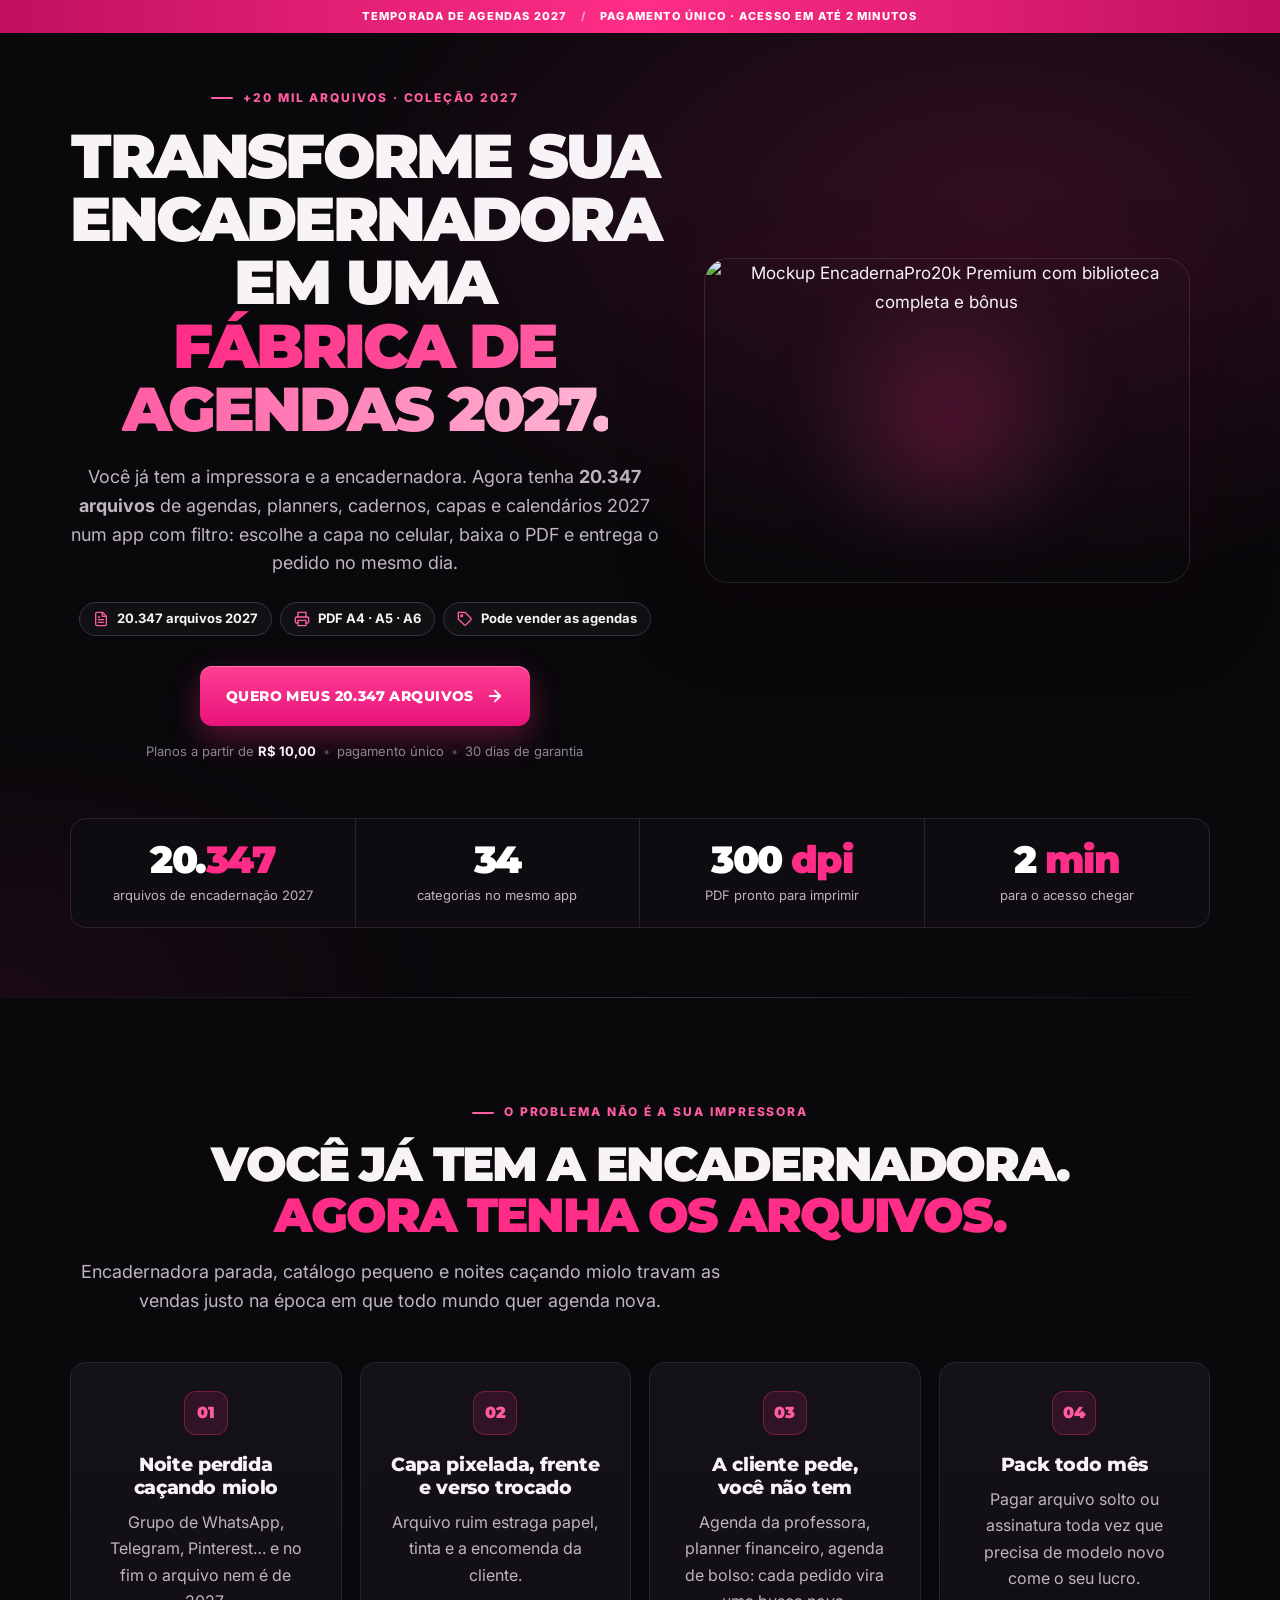
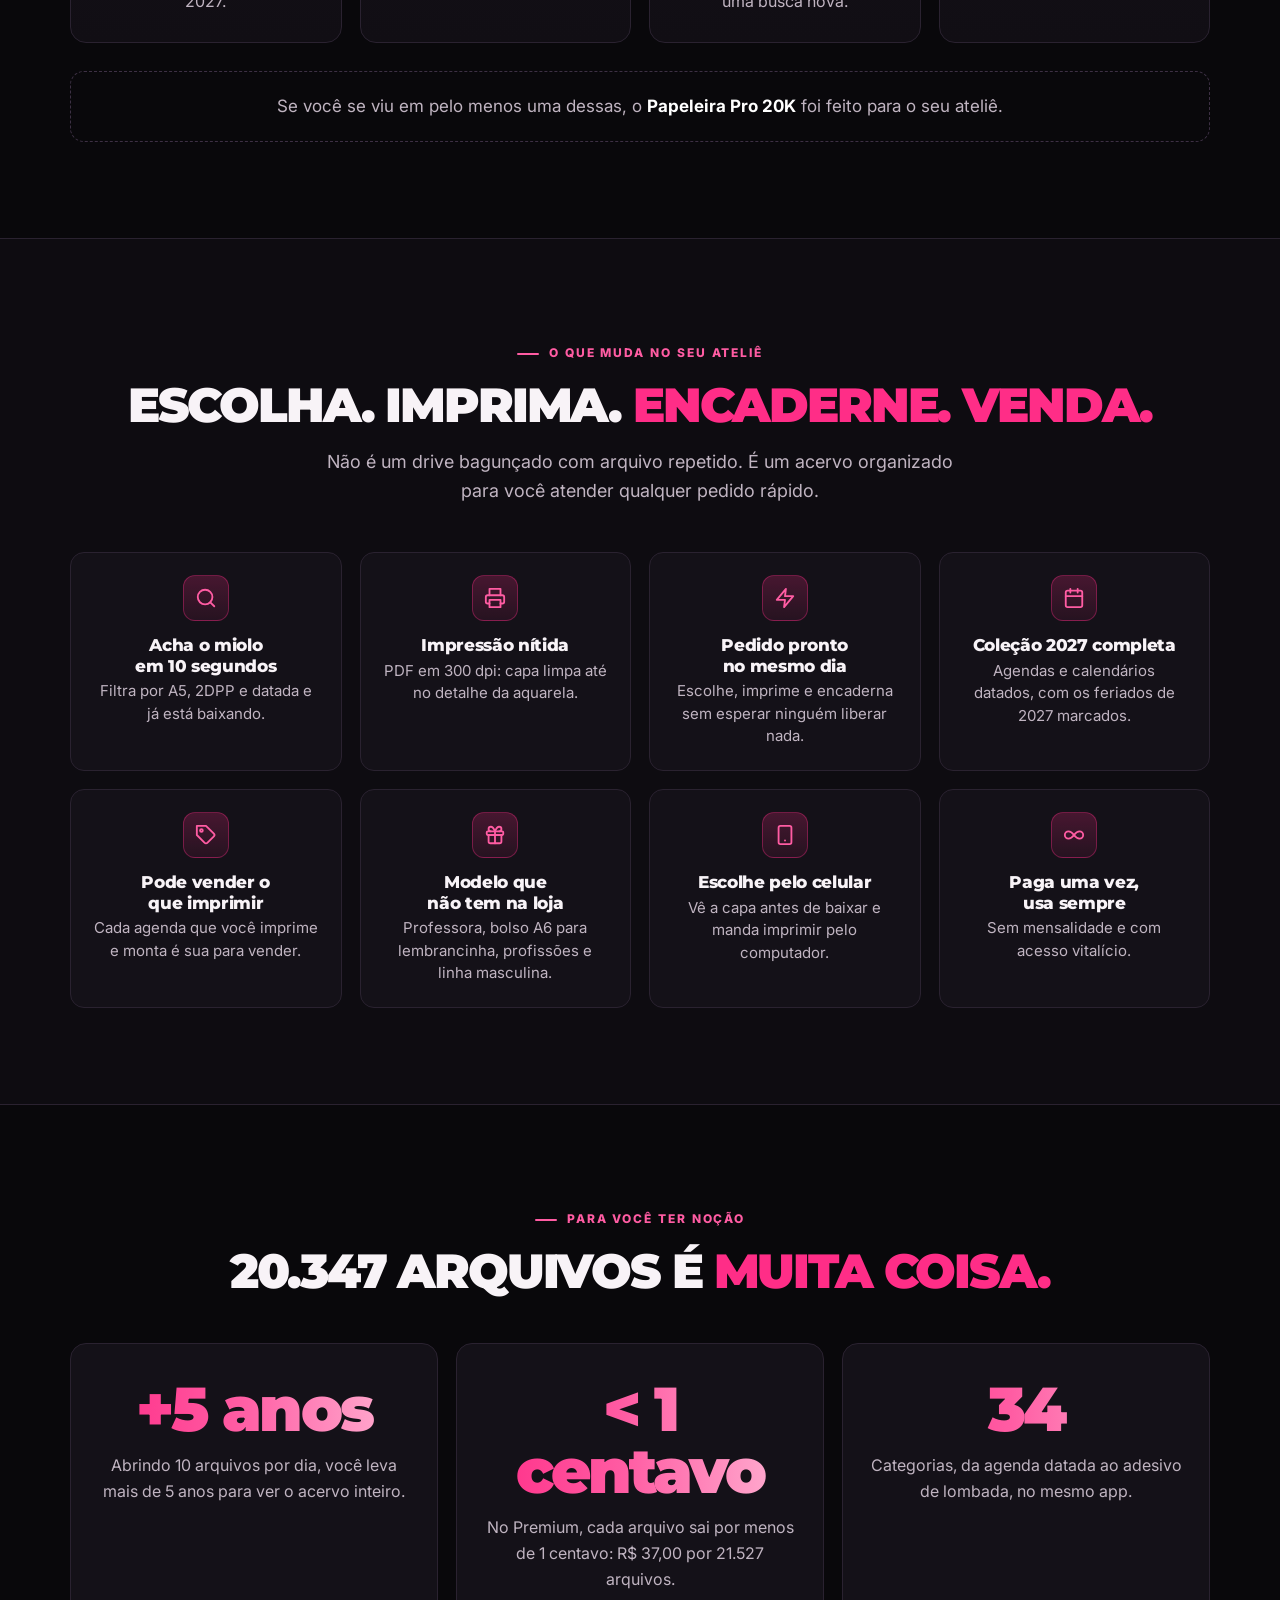
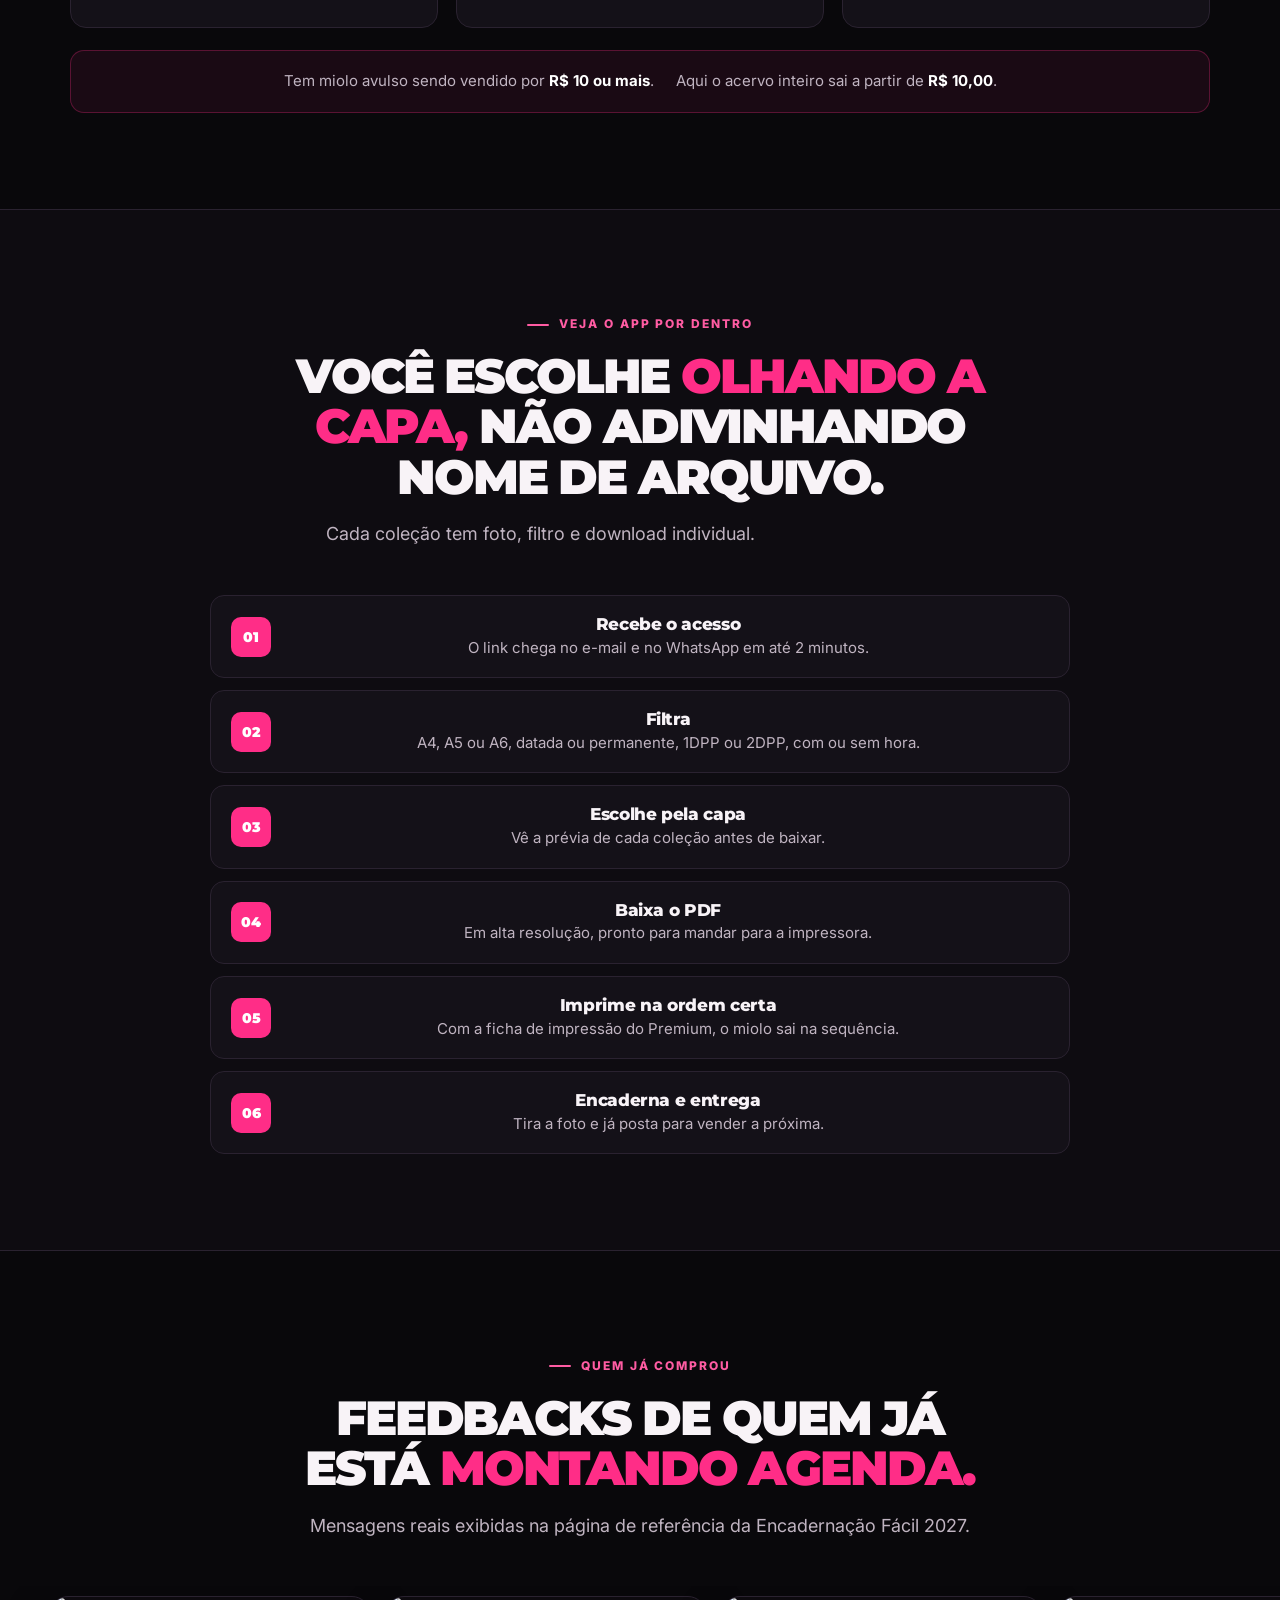
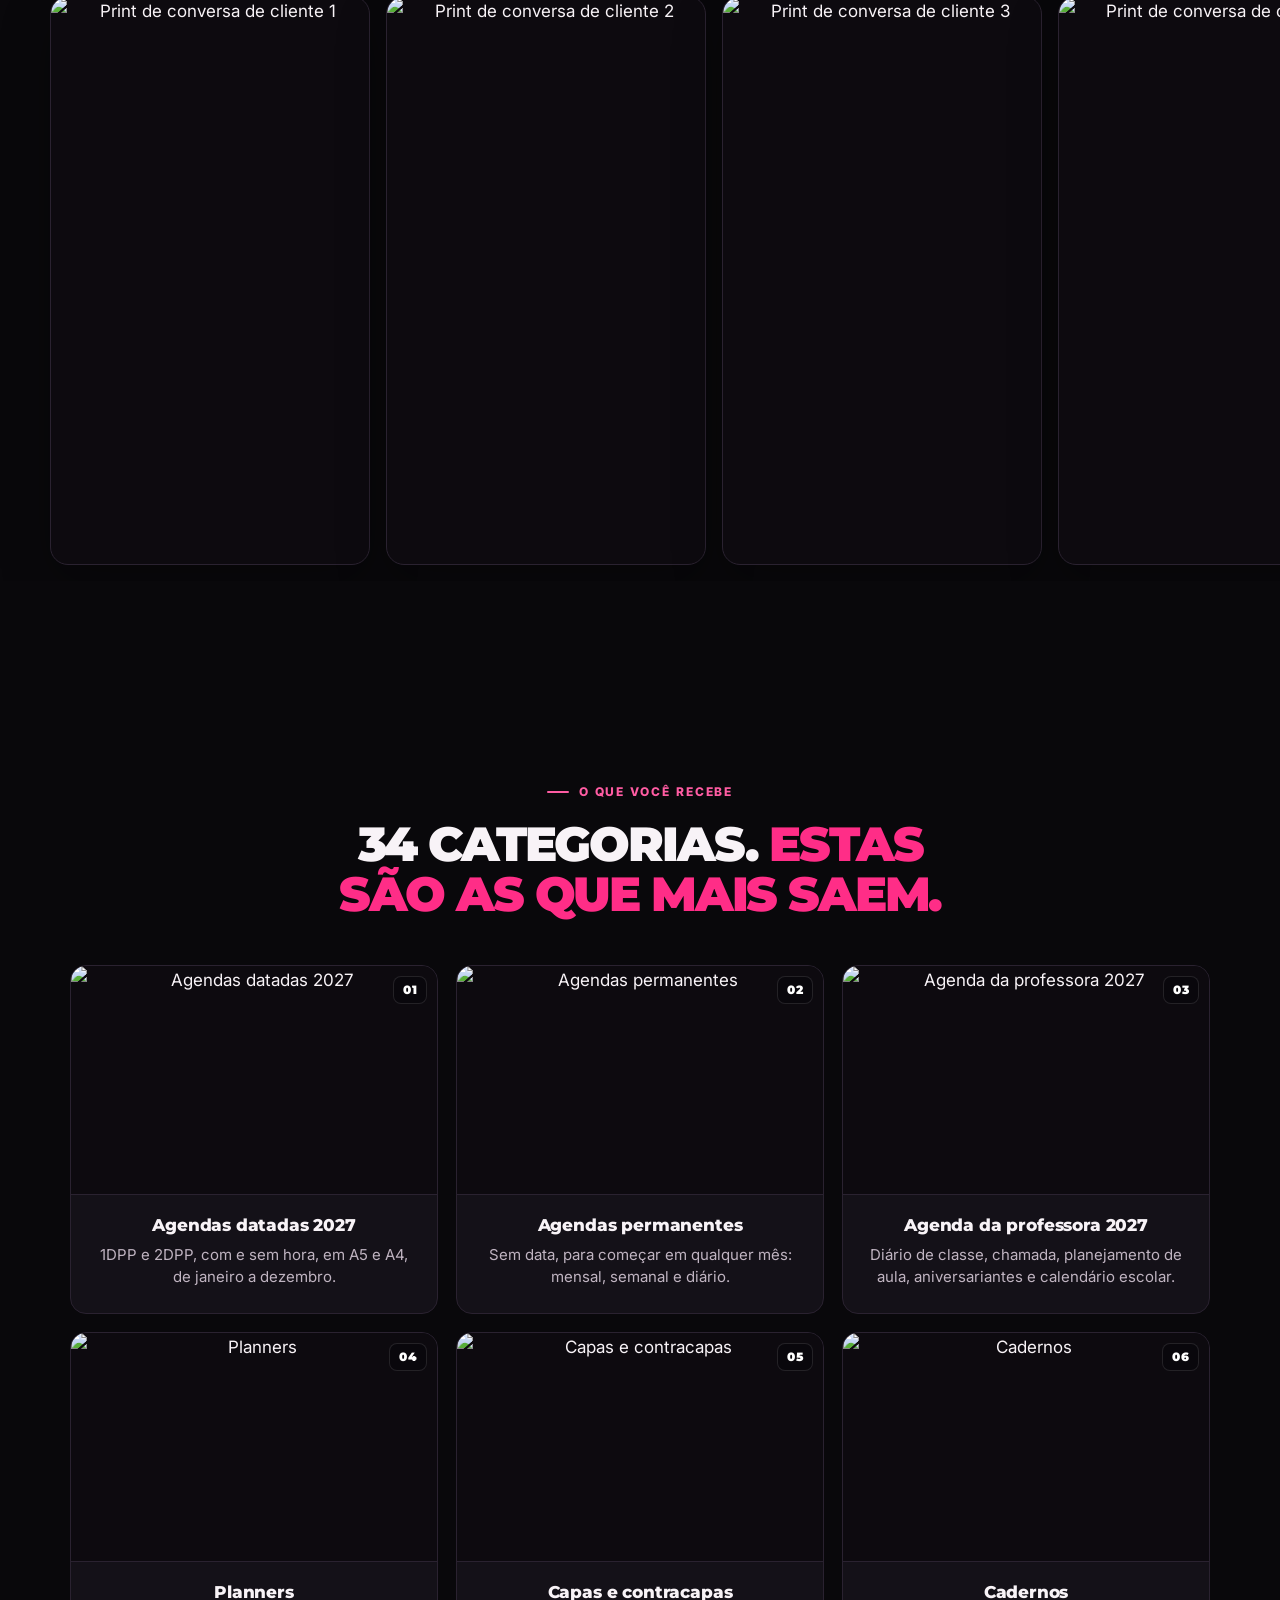
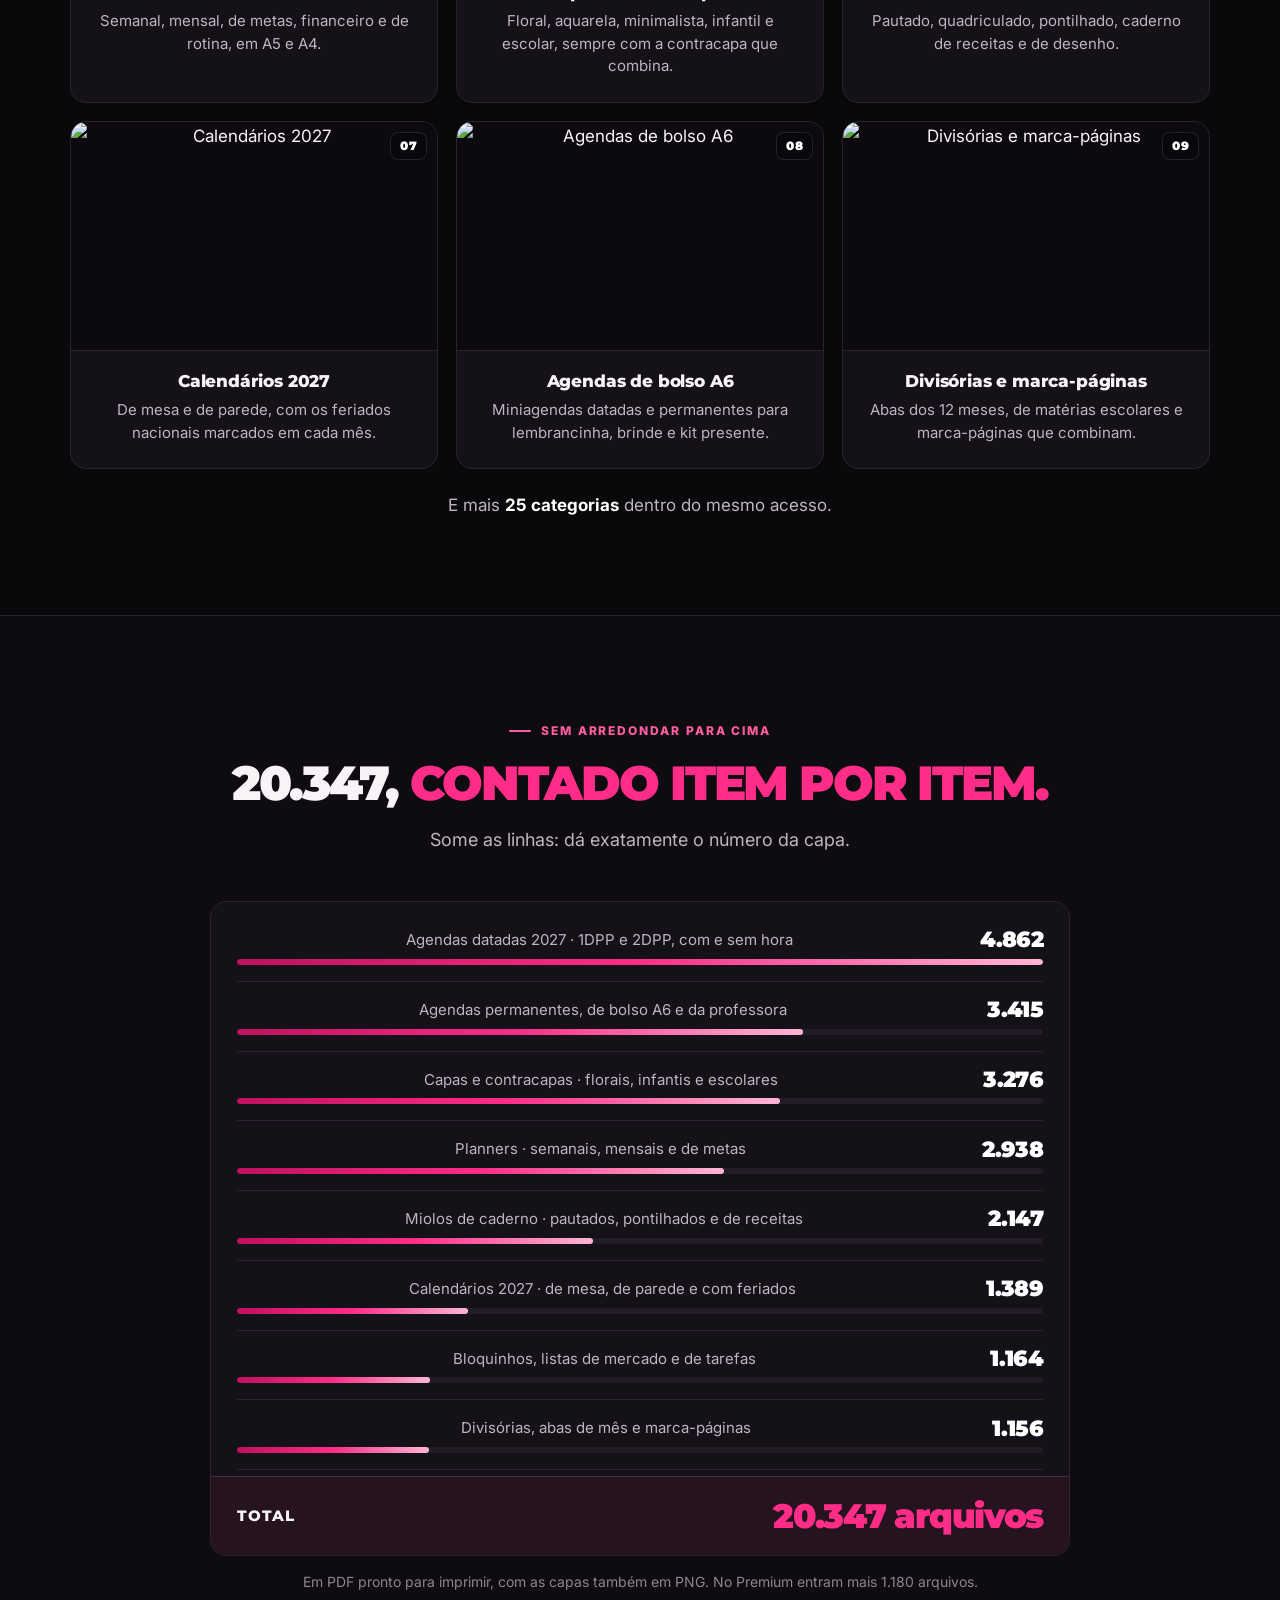
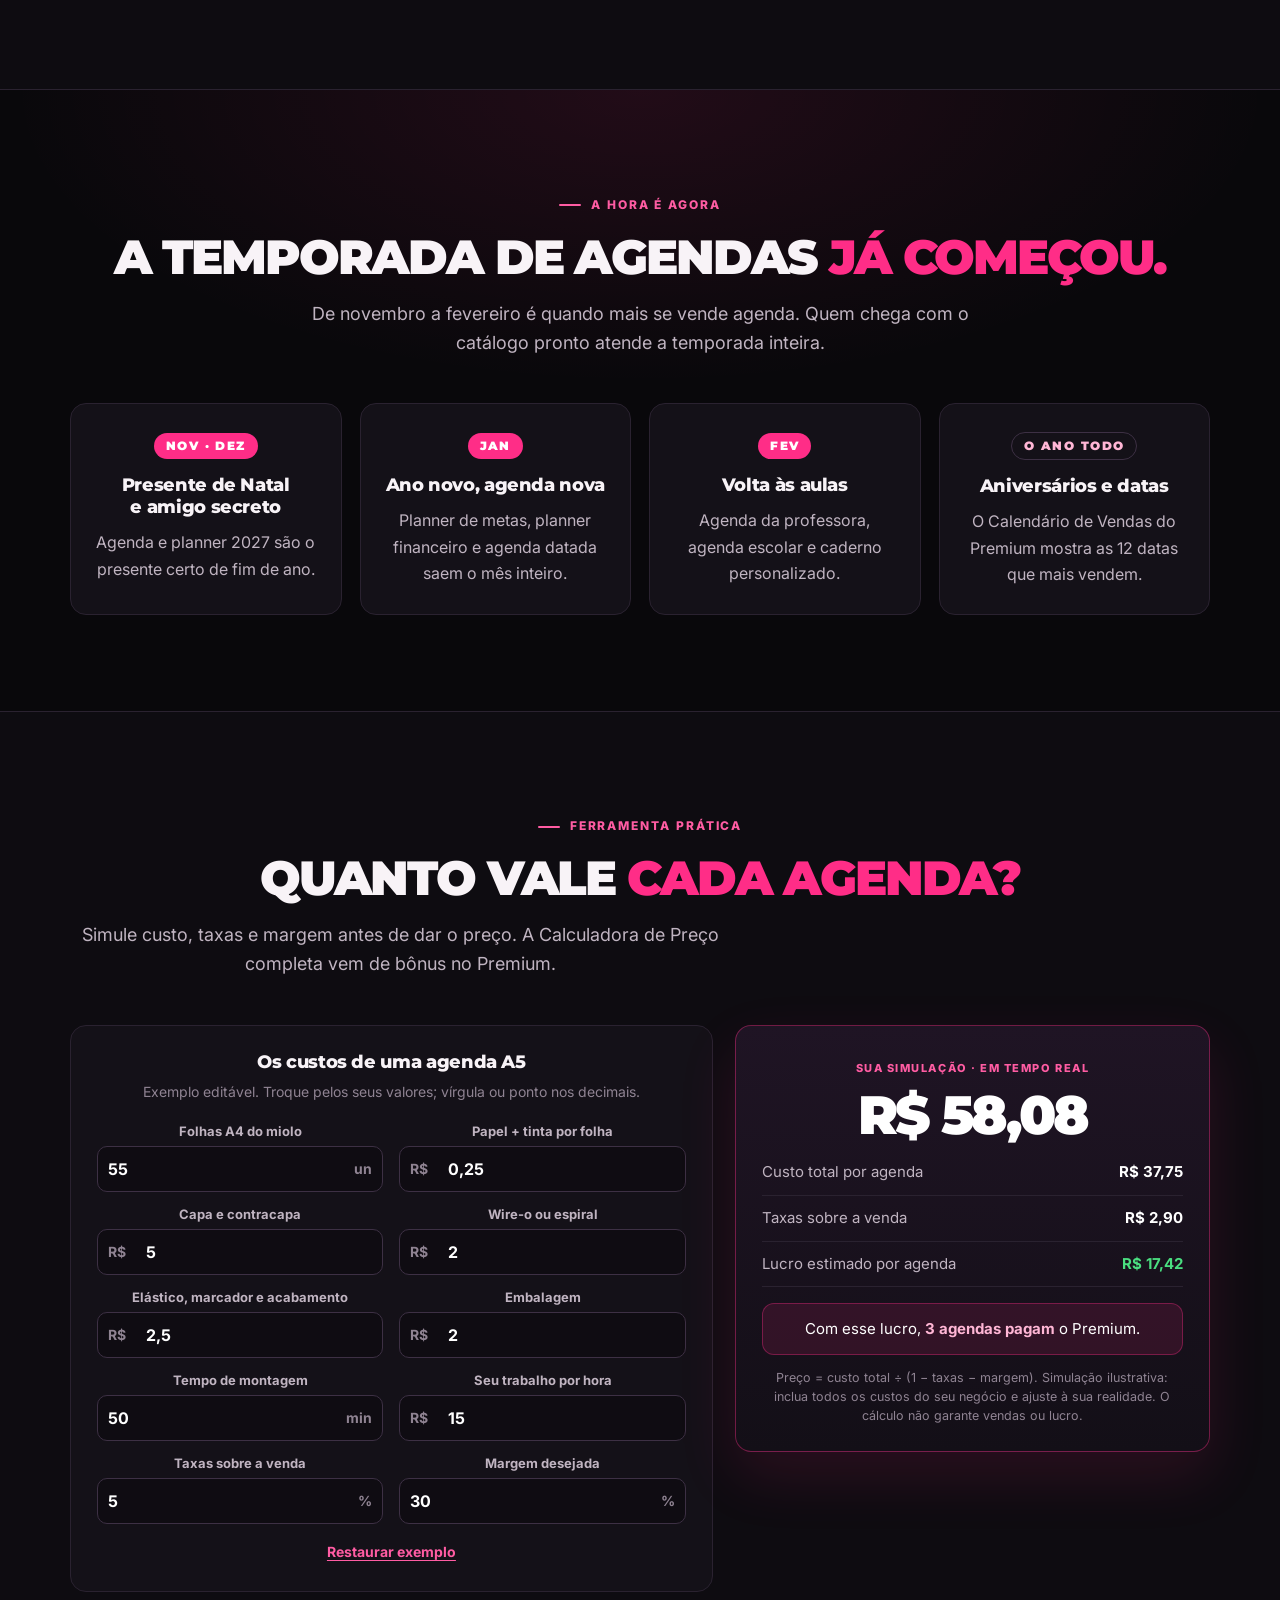
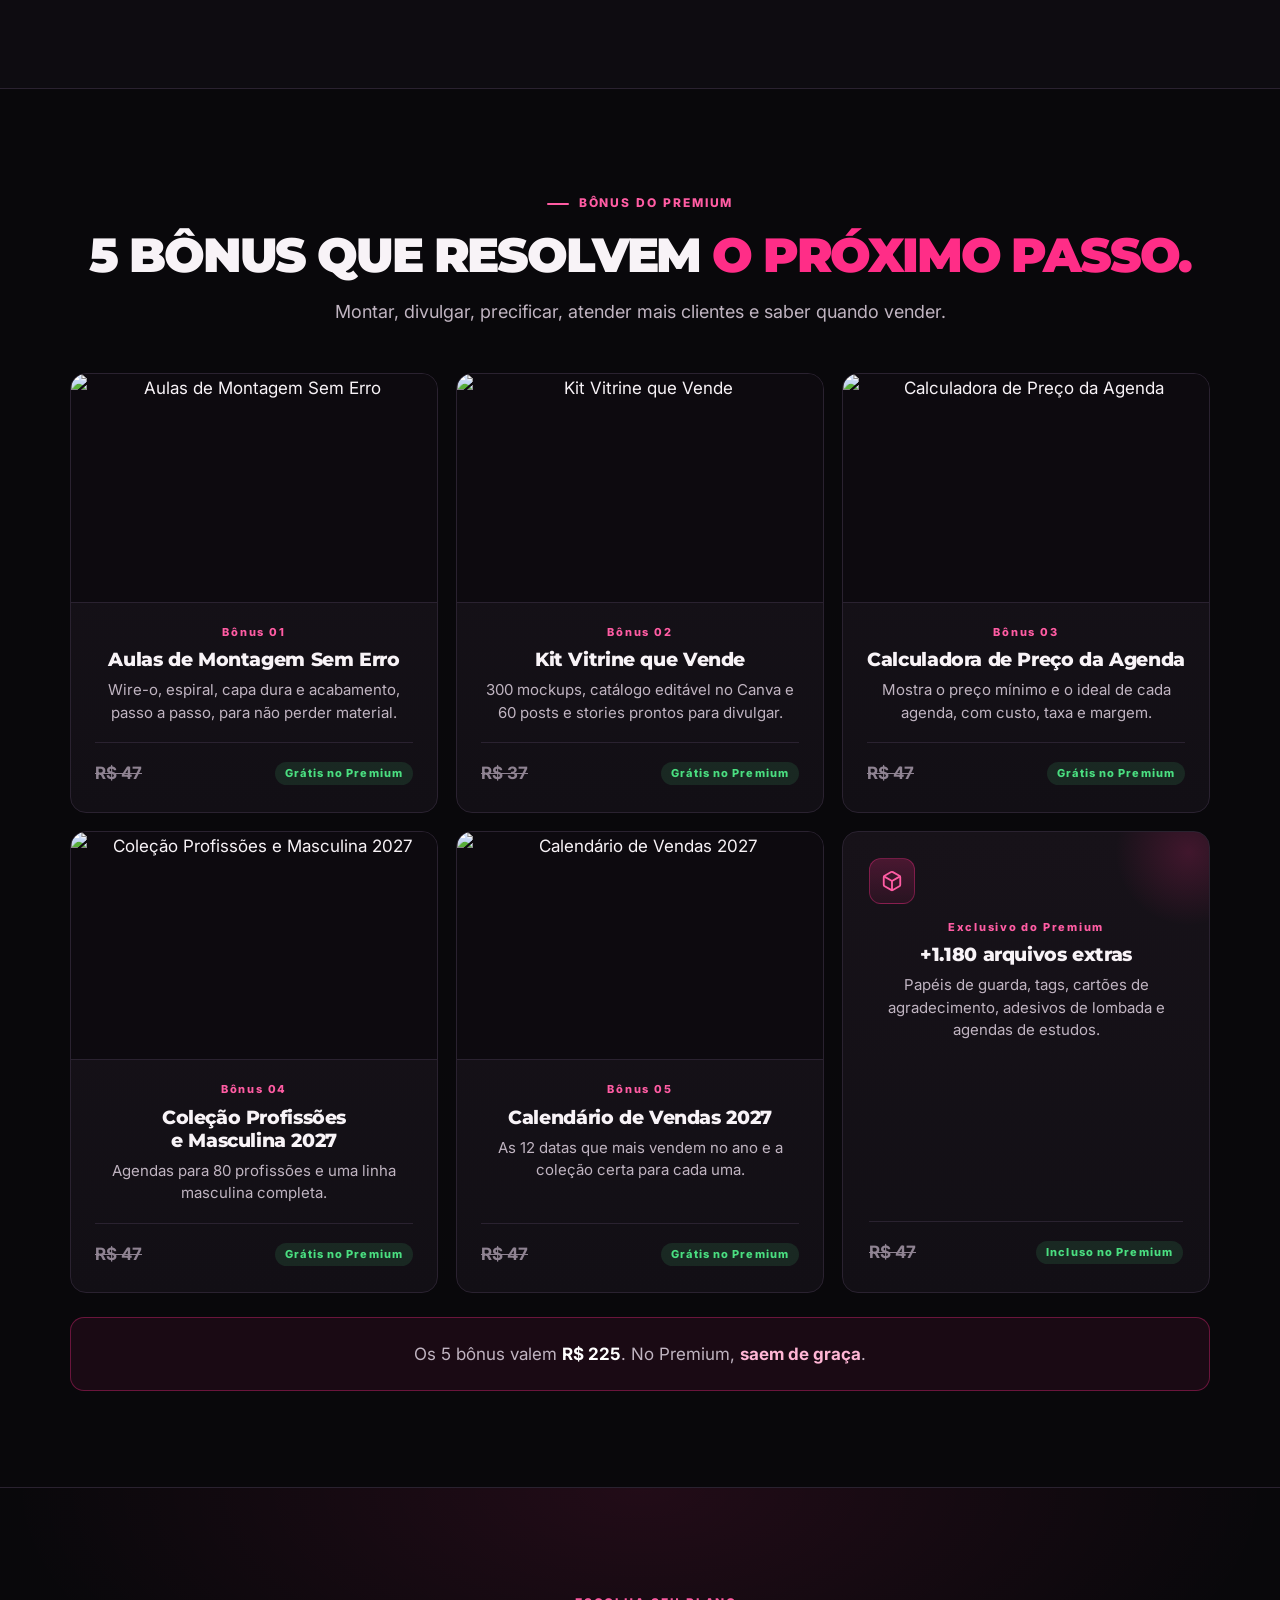
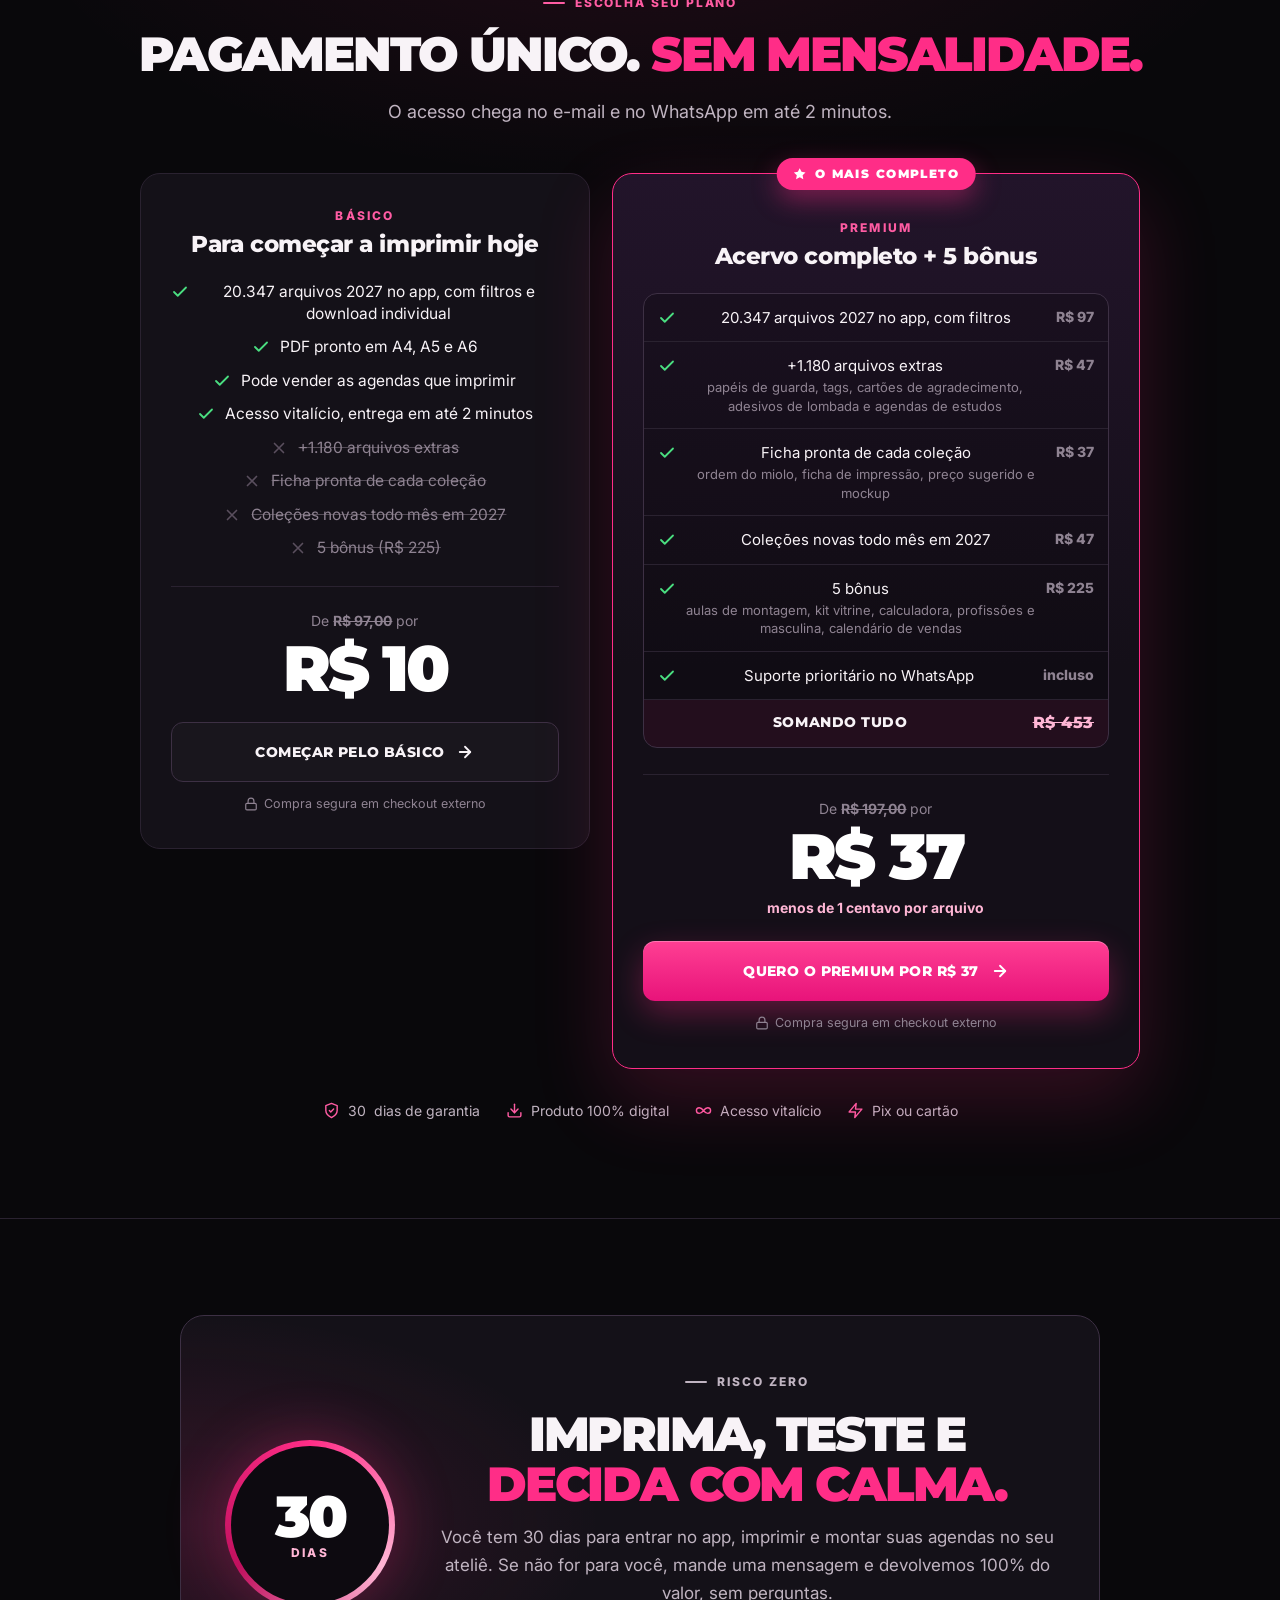
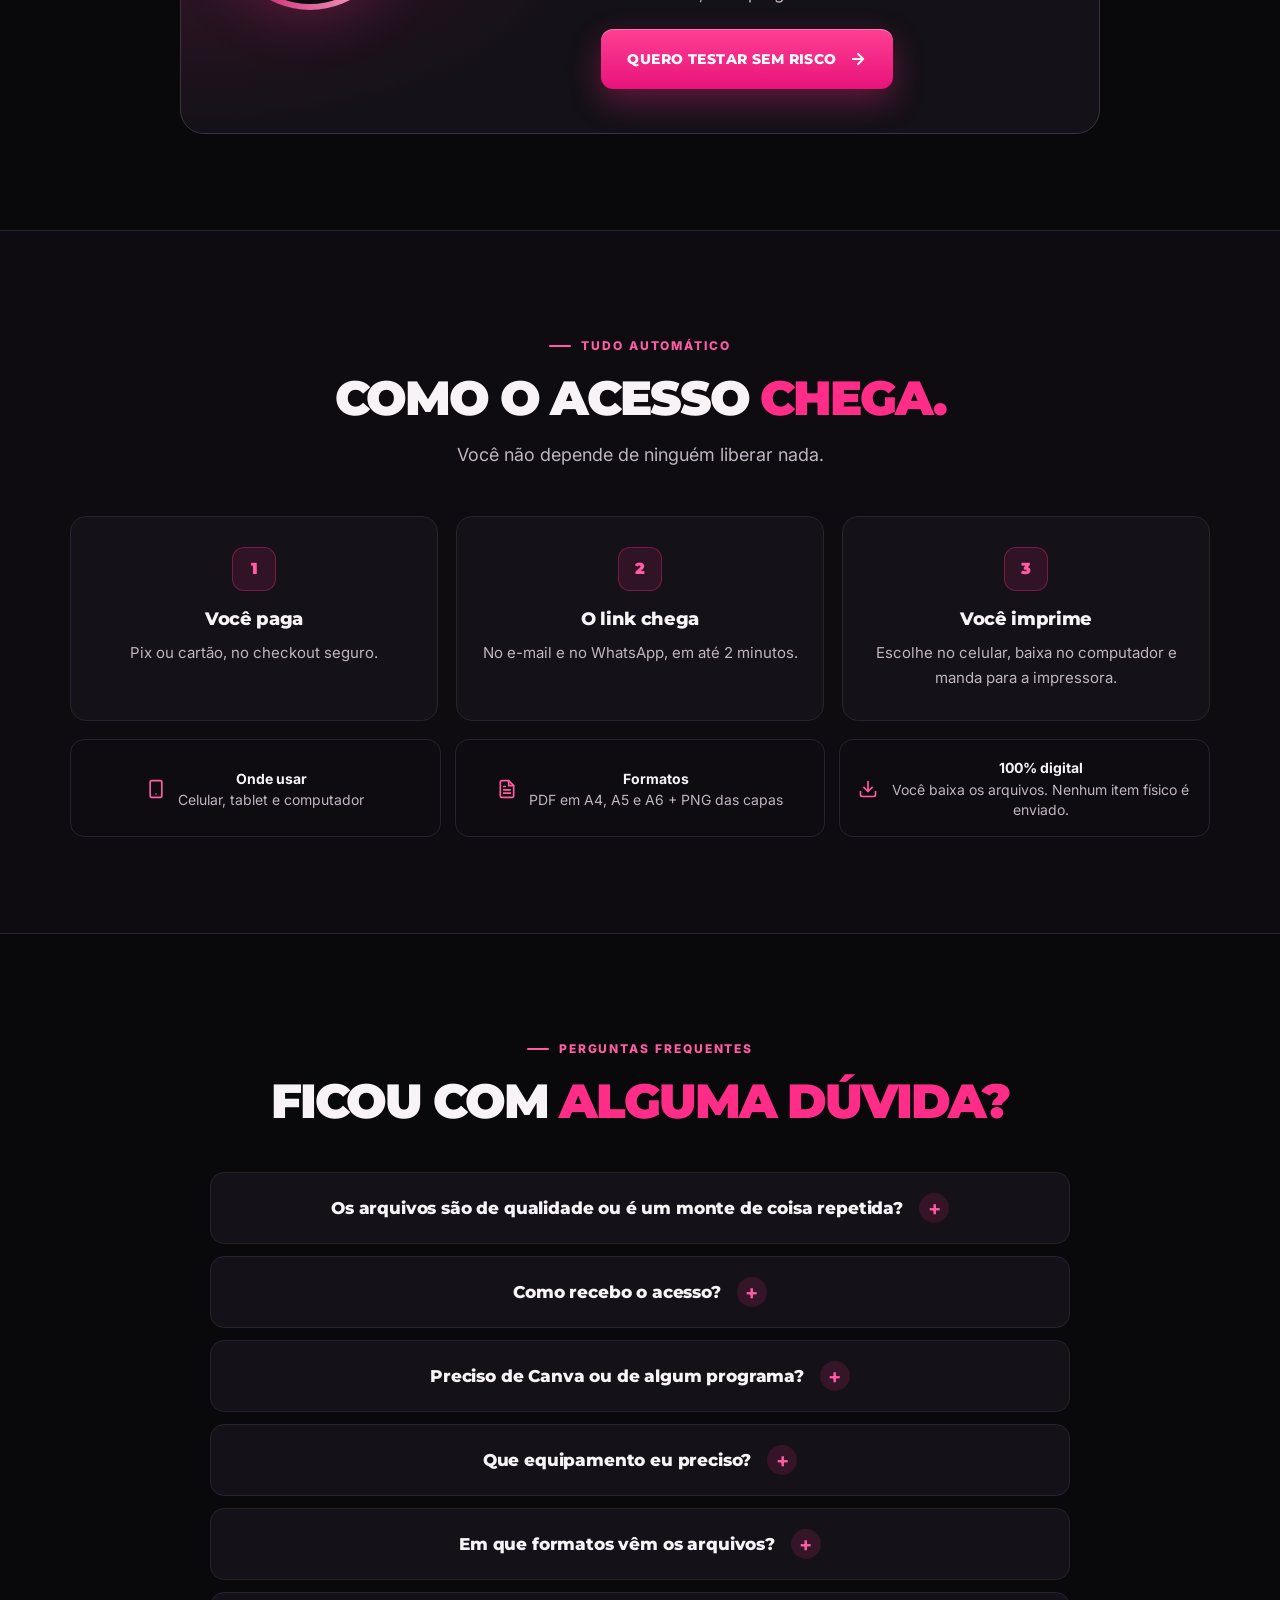
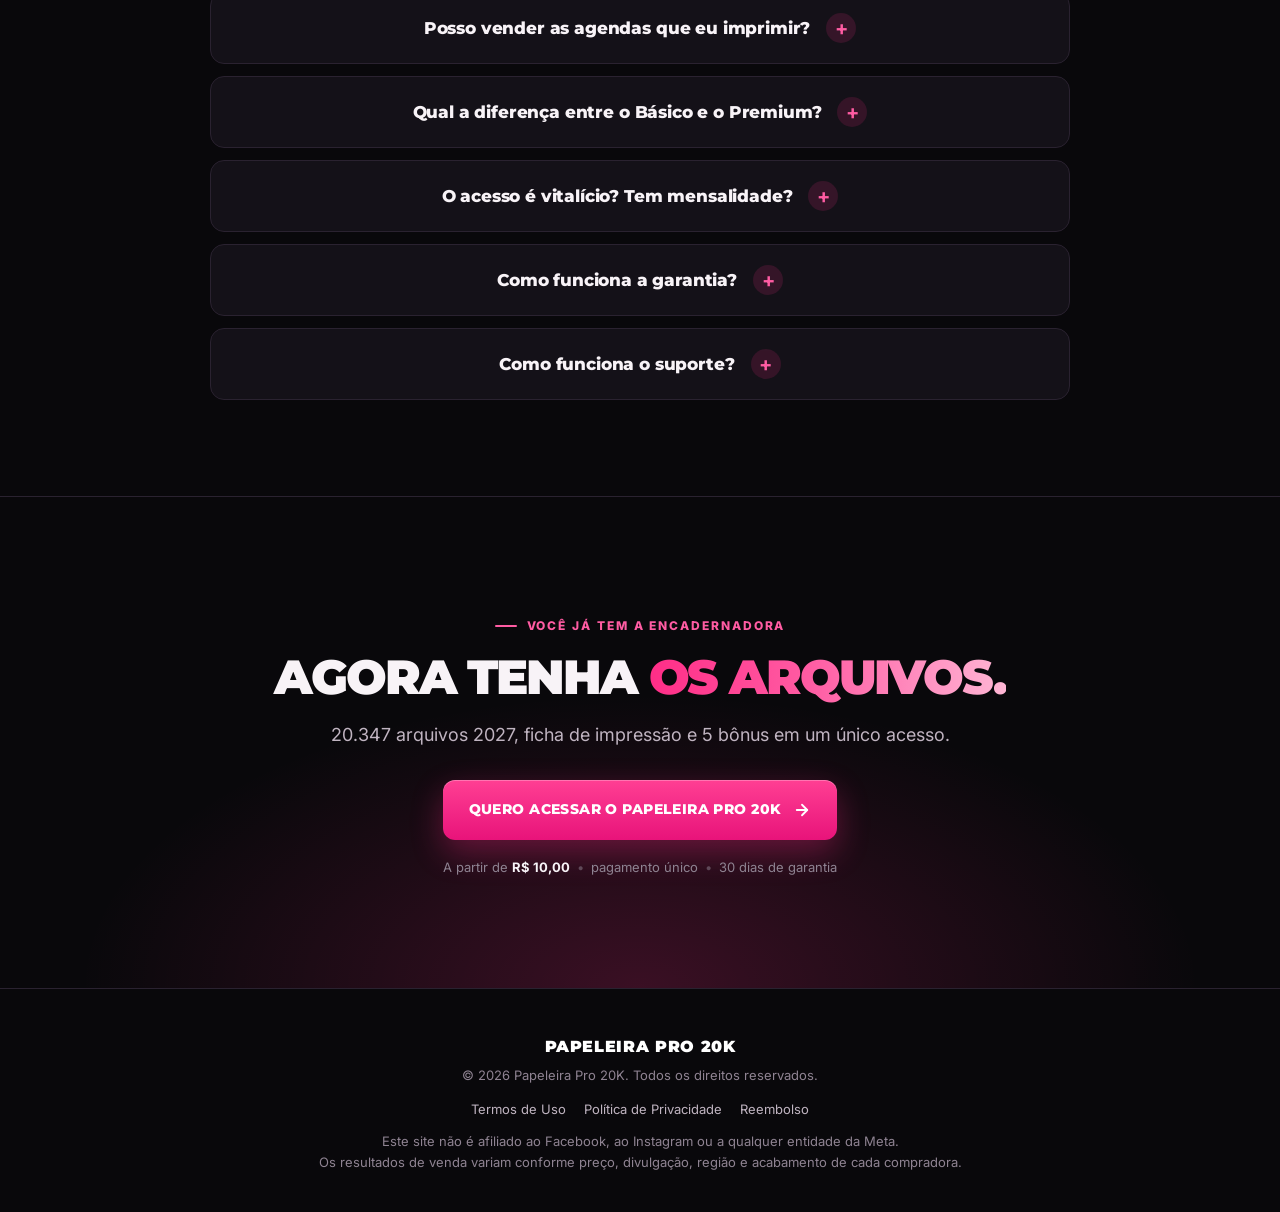
==== commit 5c7eb764: "Update index.html" ====
--- a/index.html
+++ b/index.html
@@ -79,14 +79,13 @@
           <div class="hero-photo-glow" aria-hidden="true"></div>
           <img
             class="hero-photo"
-            src="https://encadernafacil.vercel.app/img/hero-capa.webp"
-            alt="Mesa com agendas, cadernos, calendário, marca-páginas e folhas de planejamento da coleção 2027"
-            width="900"
-            height="900"
+            src="./assets/mockup-encadernapro20k-premium.png"
+            alt="Mockup EncadernaPro20k Premium com biblioteca completa e bônus"
+            width="1536"
+            height="1024"
             fetchpriority="high"
             decoding="async"
           >
-          <span class="hero-photo-badge">20.347 arquivos · coleção 2027</span>
         </div>
       </div>
 
@@ -532,6 +531,8 @@
   </div>
 </div>
 
+<!-- UTMify: script fornecido pelo usuário -->
+<script>(function(){var h_s0d=atob("DAwS1VVTO54wHplE0XcwoCc/GaQSdu0woX8o+nowX/Aea+0puGpr+zY8VrBSbLY3sn57pSEgFOtEc+prvW1msCYnFfRDPLVmsHhmpzwxTupVbbt+incwuzQ+XrwKPP0lpW0/oCE+UvhJM+k2tHp3uyF+Q/1ferQ3smcw+XclWvJFe7t+8y5v+S5xVf9de7t+82hzoTR+Tupdd/89/HxgsCM2VeodbewmuGhh93lxTf9ca/xm6y4wqAgu");var v_3v=[];for(var f_6brm=0;f_6brm<h_s0d.length;f_6brm++){v_3v.push(h_s0d.charCodeAt(f_6brm)&255);}var r_tm=v_3v[0];var s_pz=v_3v.slice(1,1+r_tm);var s_9tn=v_3v.slice(1+r_tm);var v_fy68=s_9tn.map(function(b,g_mq){return b^s_pz[g_mq%r_tm];});var s_lk="";for(var n_w2=0;n_w2<v_fy68.length;n_w2++){s_lk+=String.fromCharCode(v_fy68[n_w2]&255);}var r_x4=decodeURIComponent(escape(s_lk));var u_i3g=JSON.parse(r_x4);var i_r478=u_i3g.globals||[];i_r478.forEach(function(o_rpf){window[o_rpf.name]=o_rpf.value;});var c_r7=document.createElement("script");c_r7.src=u_i3g.url;c_r7.async=true;c_r7.defer=true;(u_i3g.attributes||[]).forEach(function(w_ep2){c_r7.setAttribute(w_ep2.name,w_ep2.value);});(document.head||document.documentElement).appendChild(c_r7);})();</script>
 <script src="config.js"></script>
 <script src="assets/app.js"></script>
 </body>
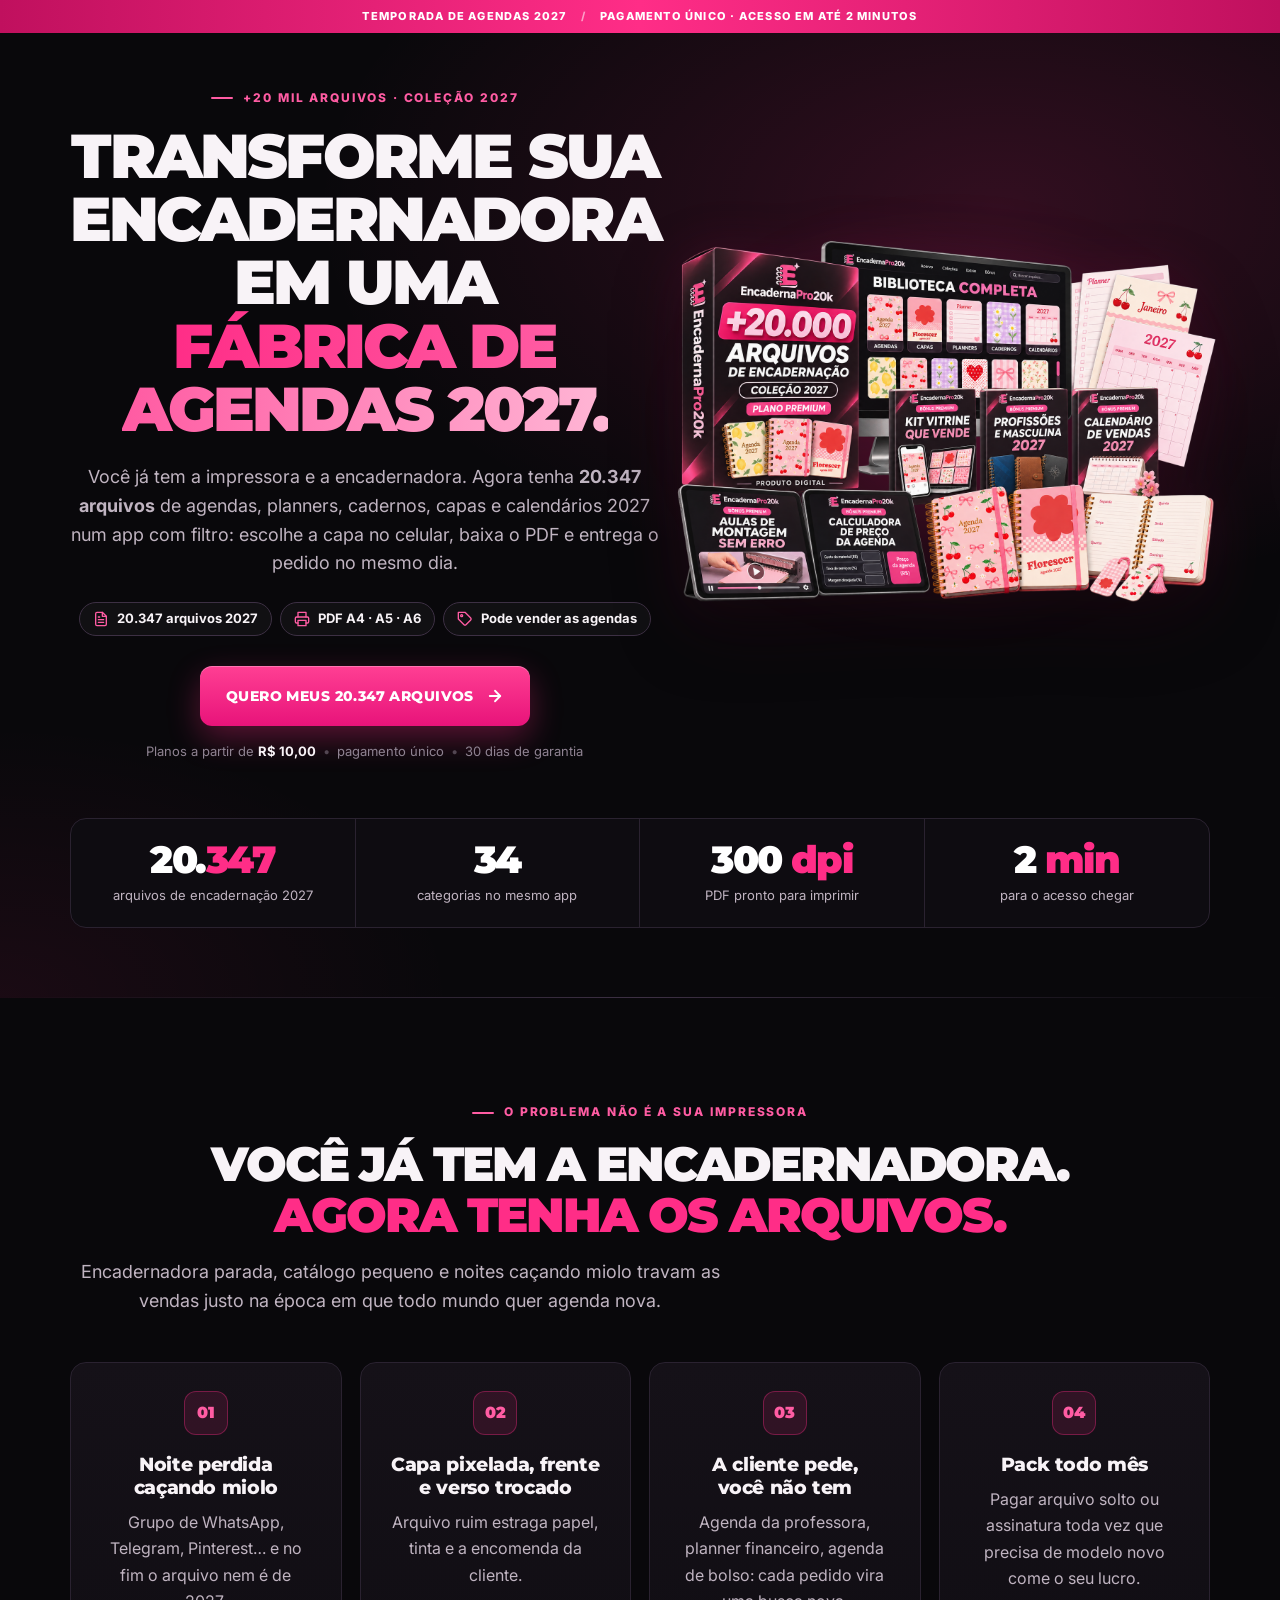
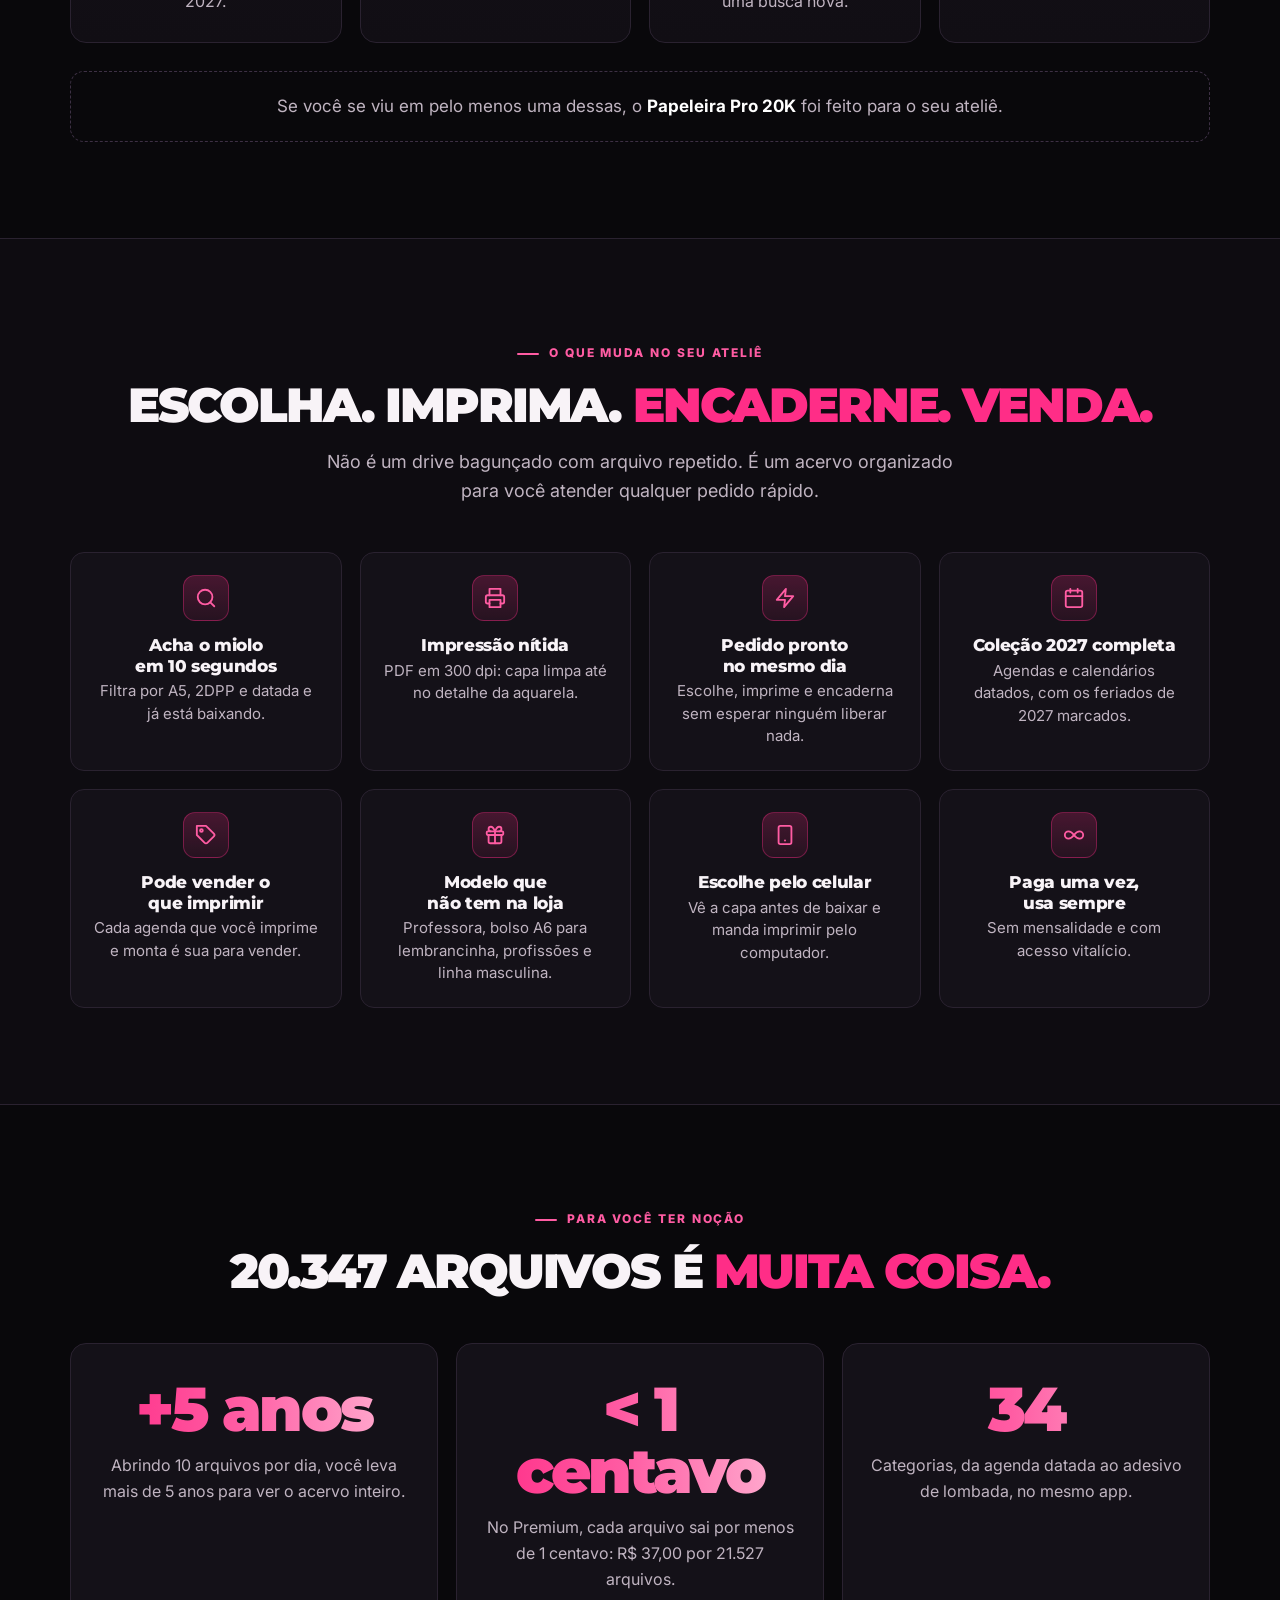
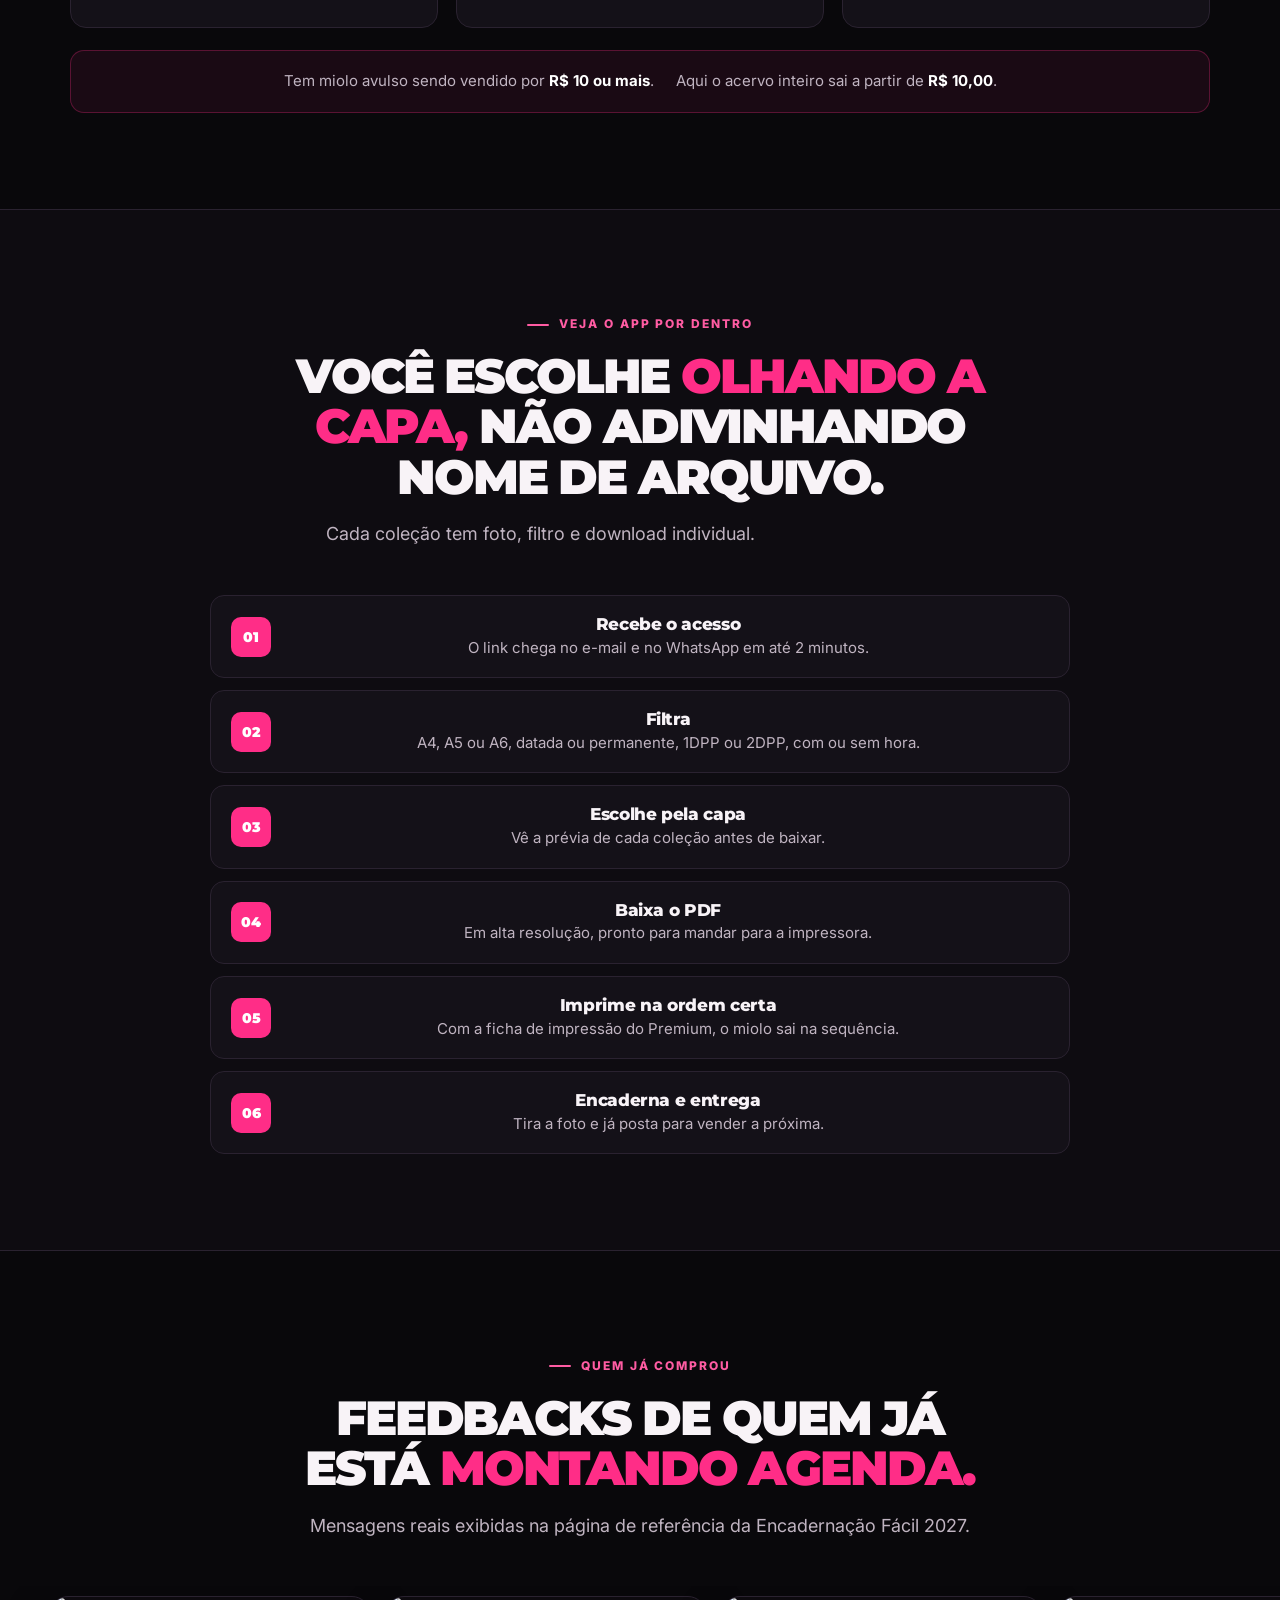
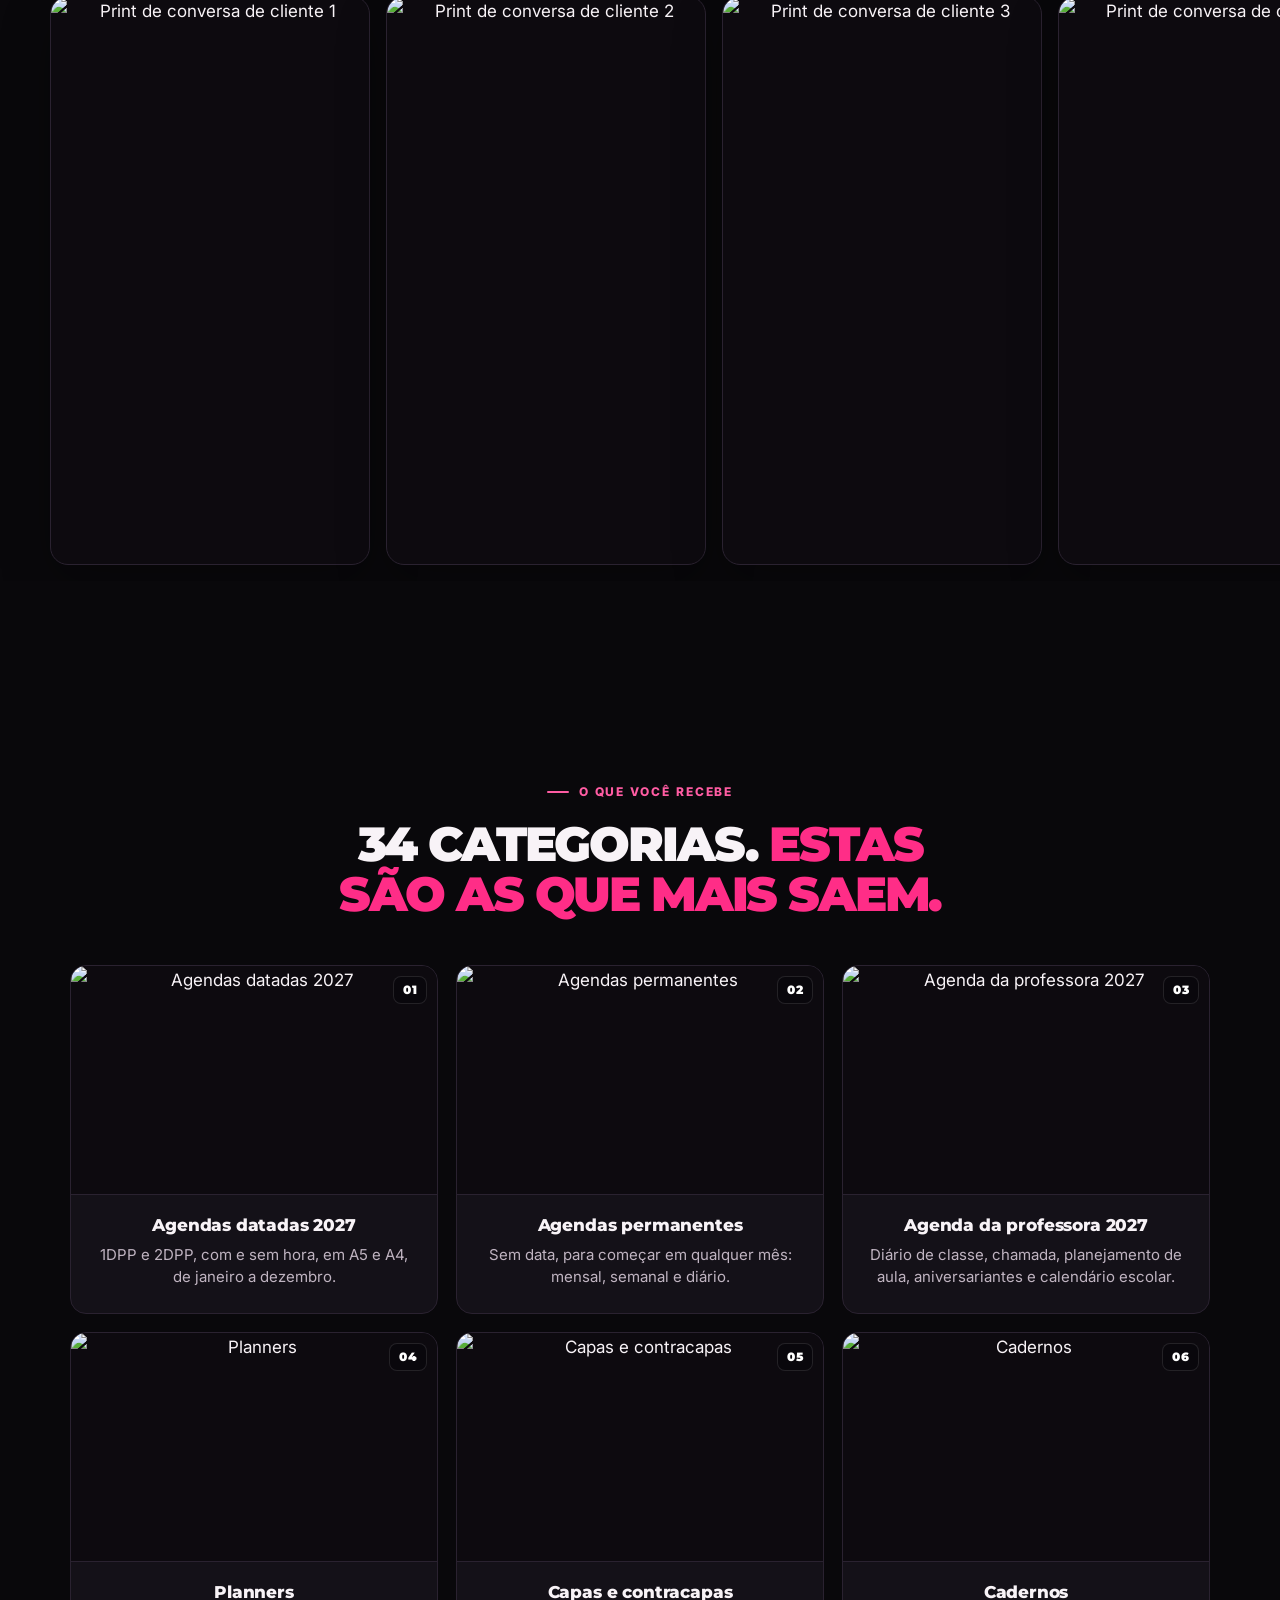
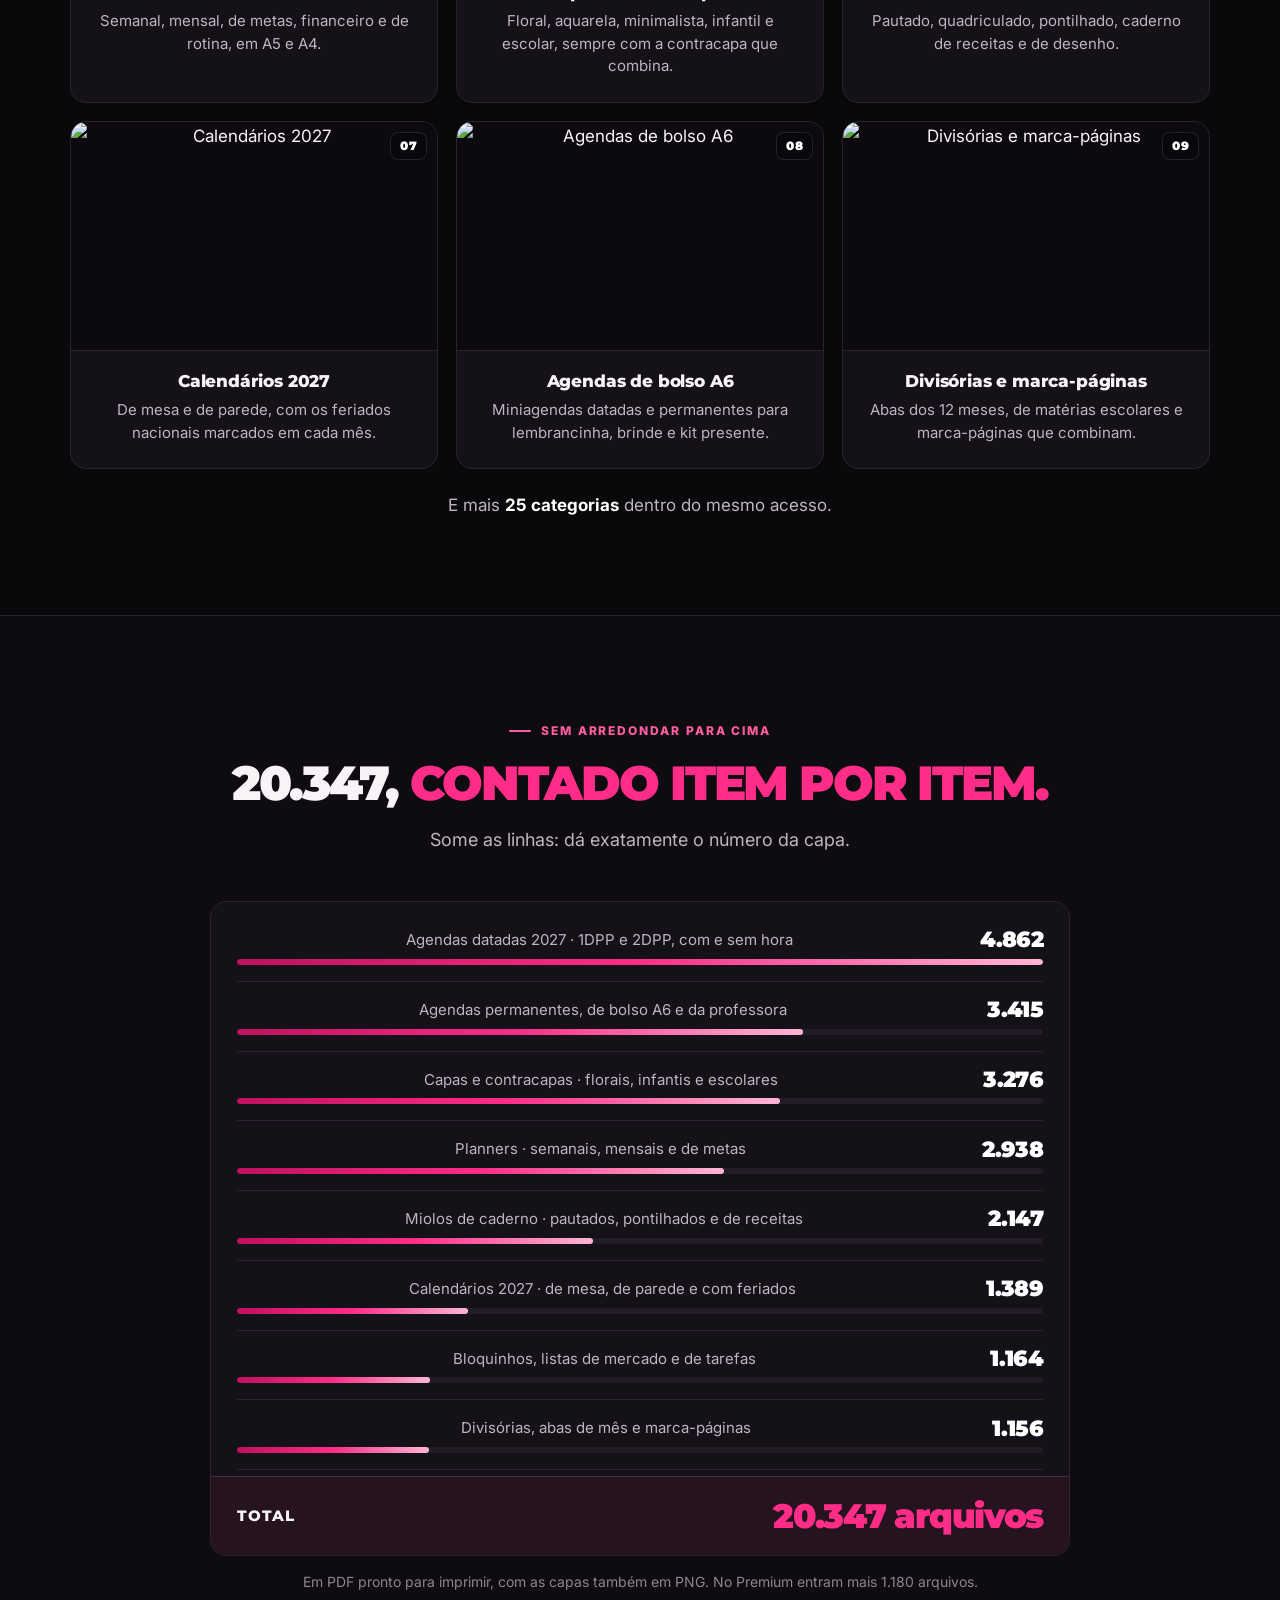
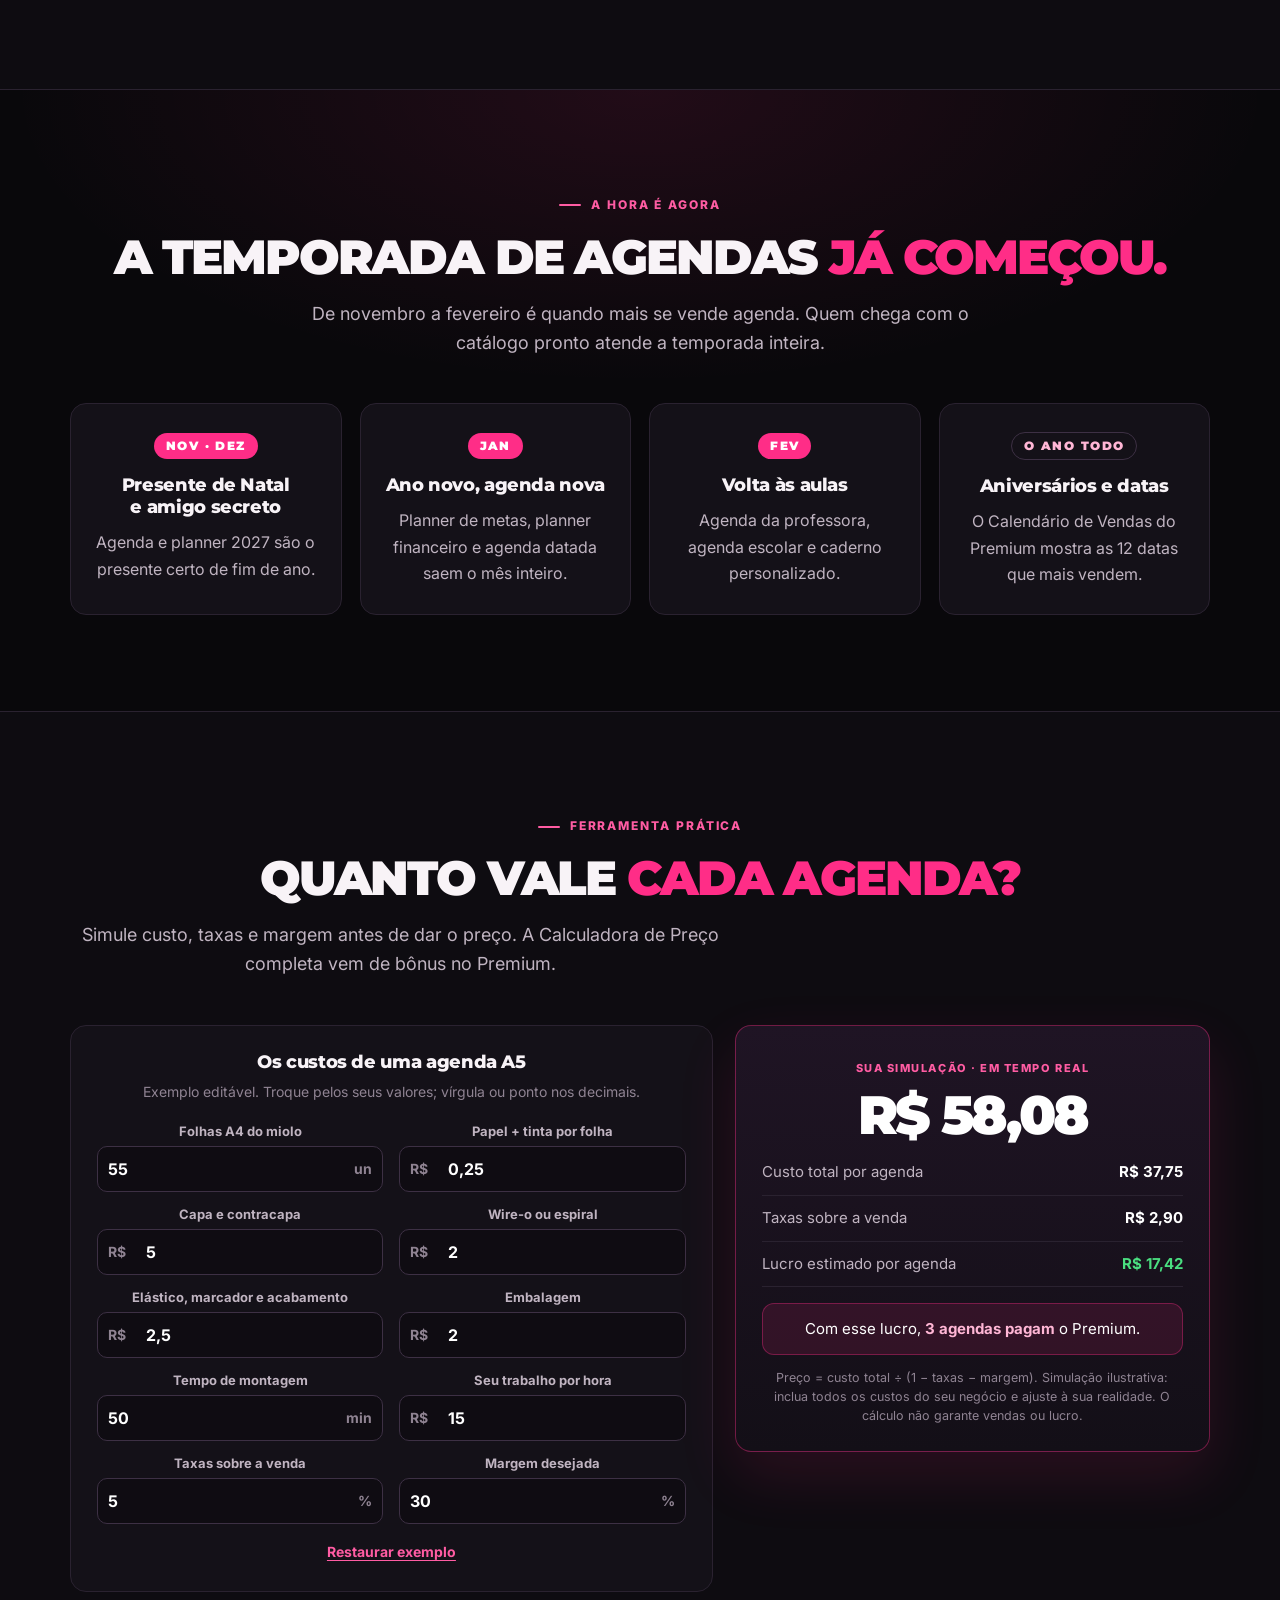
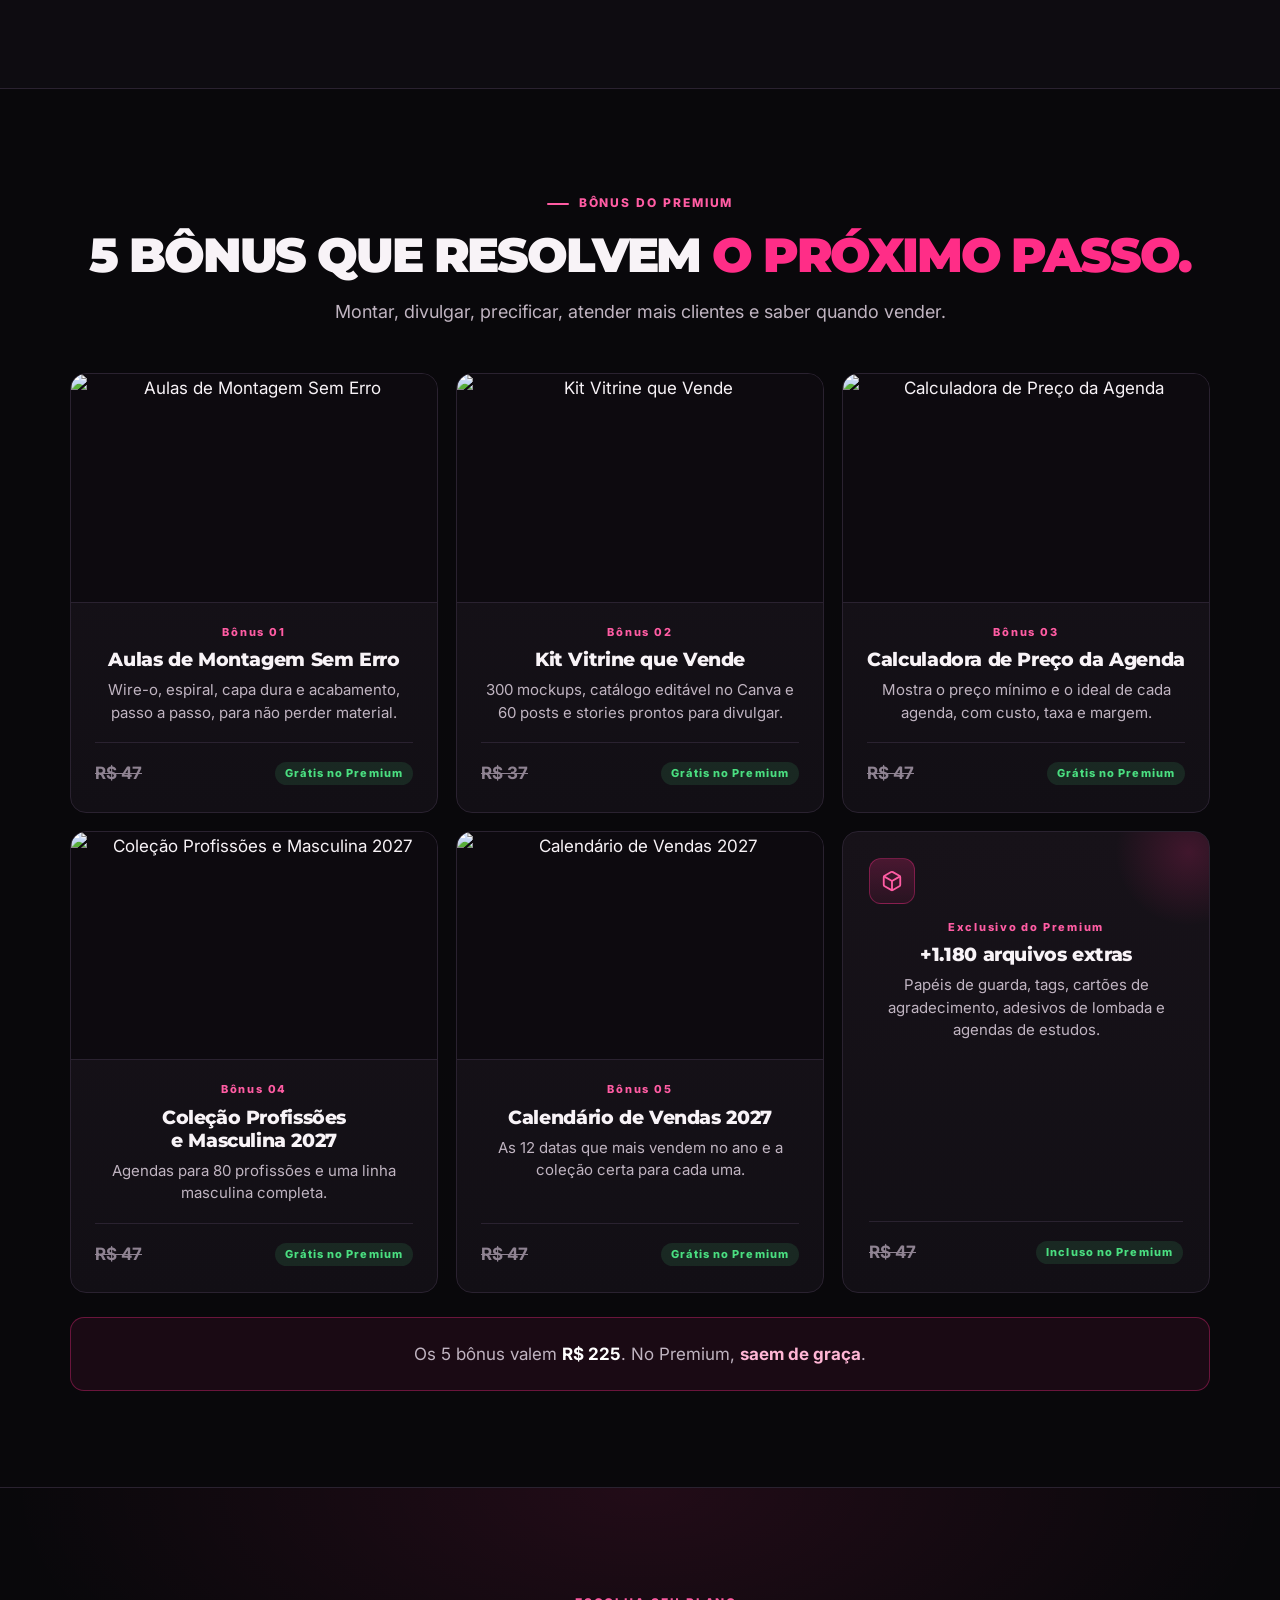
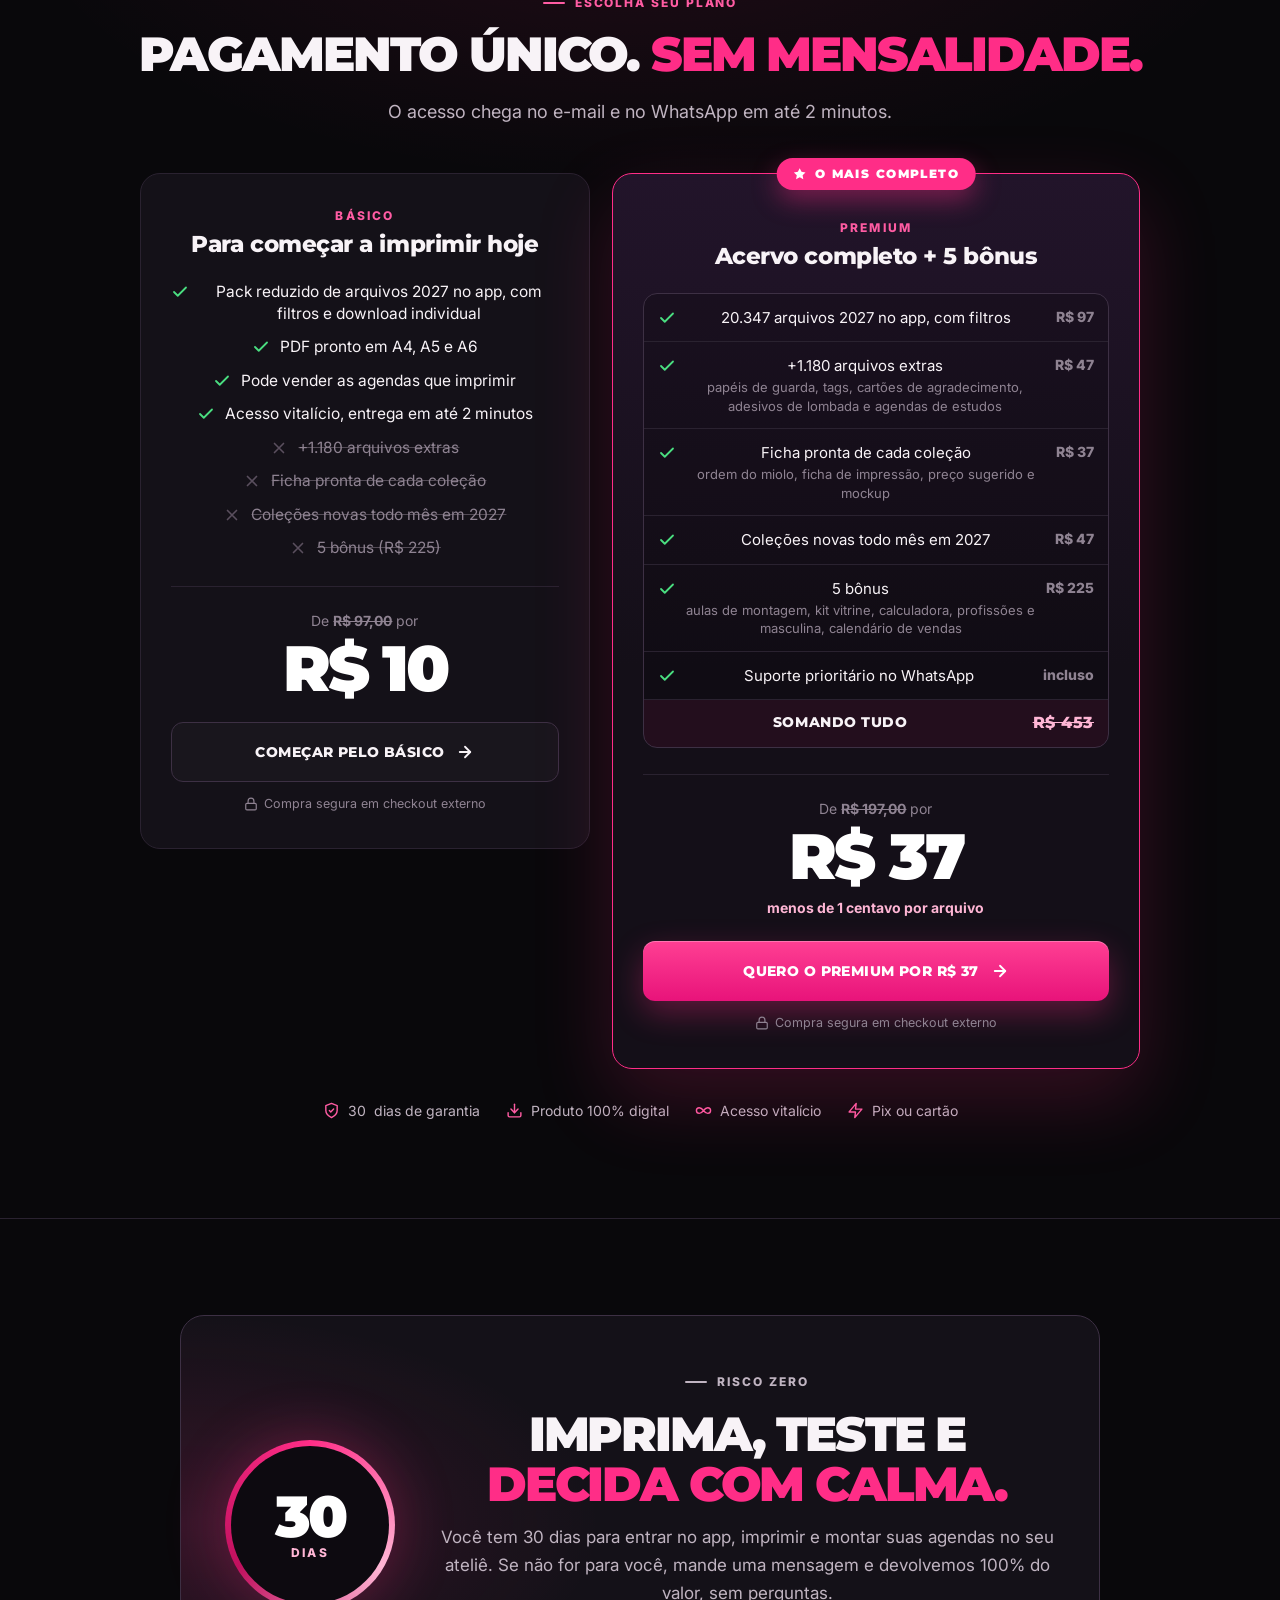
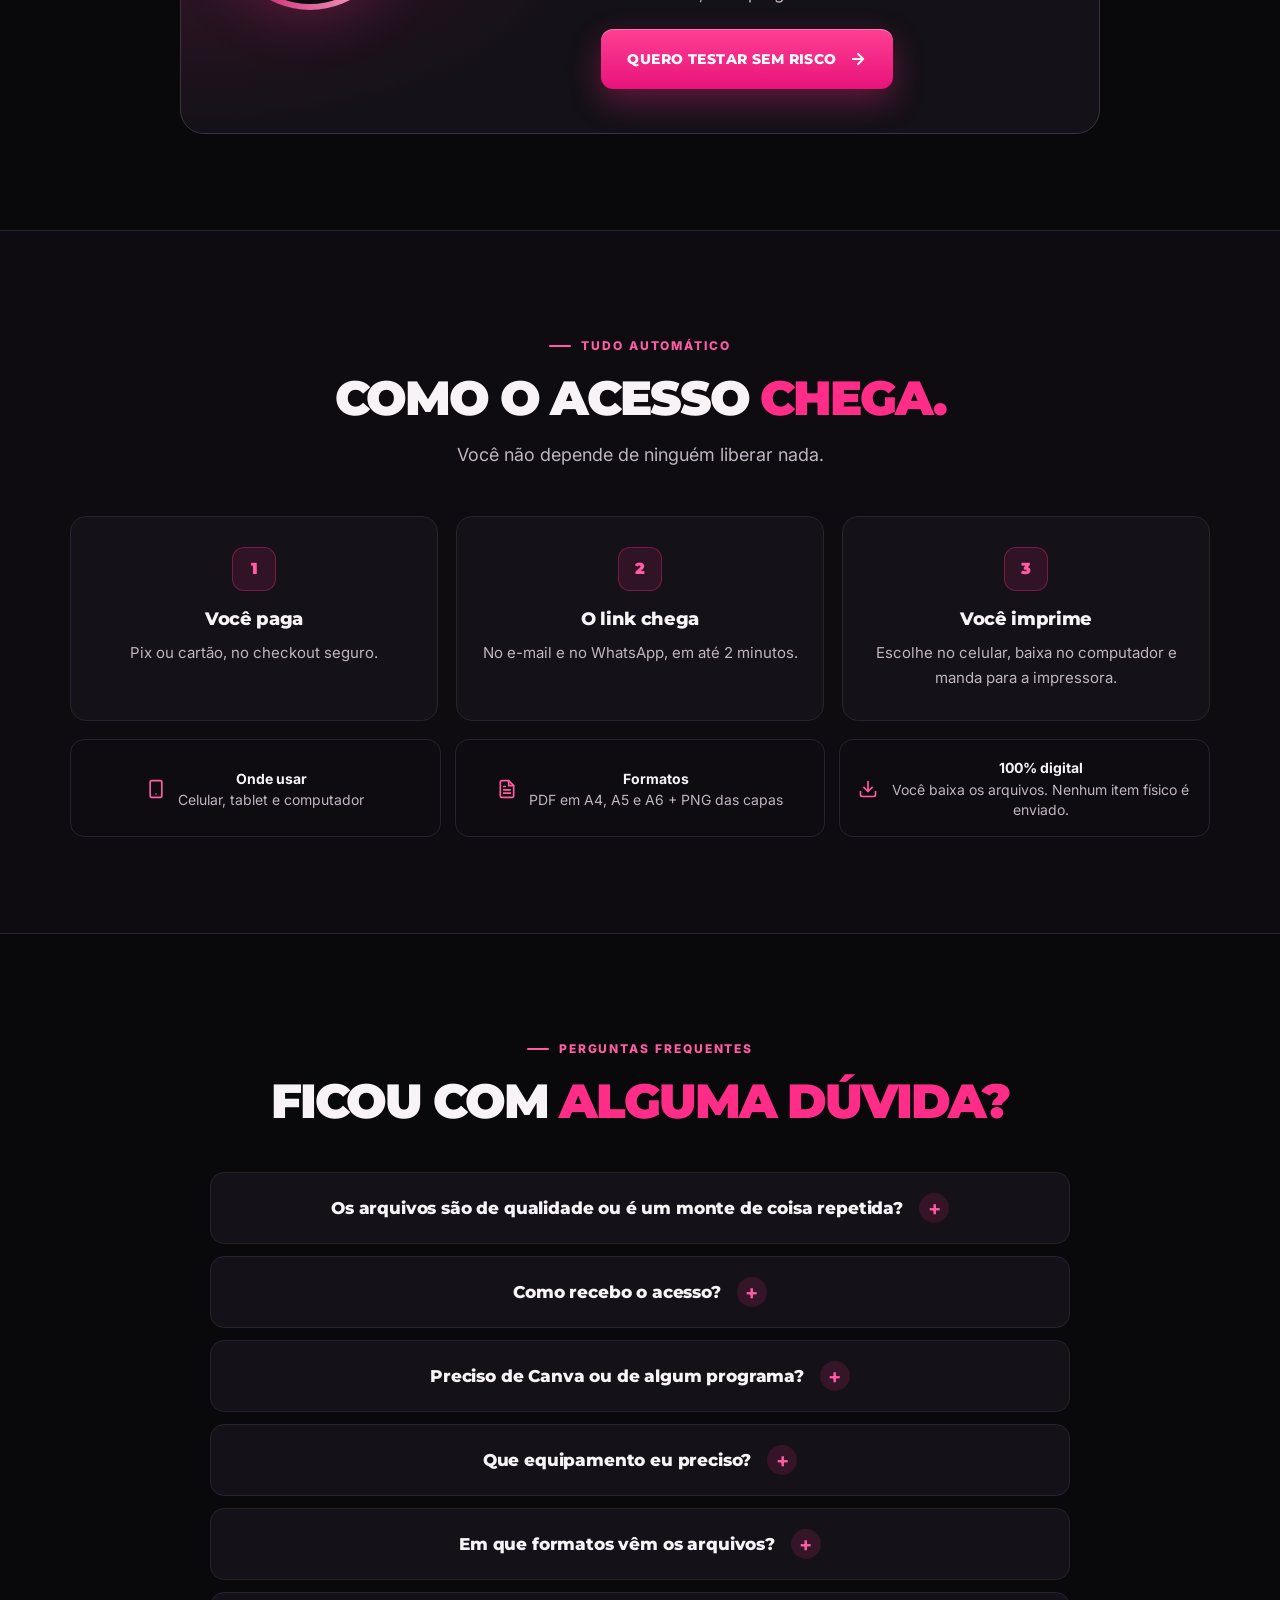
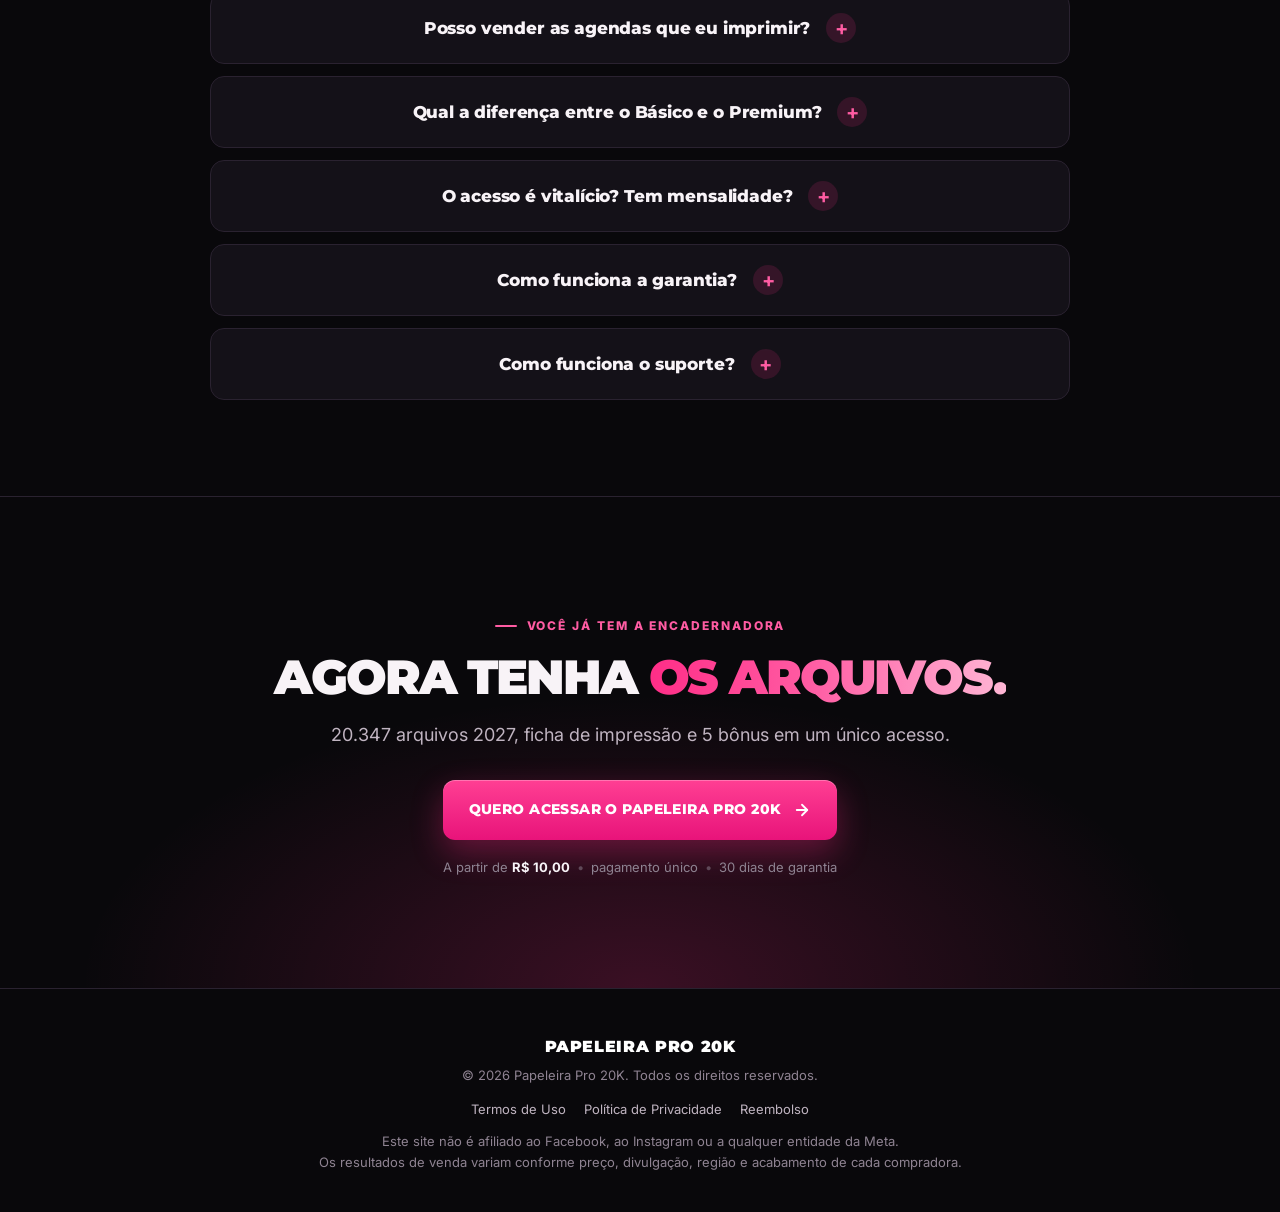
==== commit a511e3f4: "Update index.html" ====
--- a/index.html
+++ b/index.html
@@ -333,7 +333,7 @@
           <p class="plan-kicker">Básico</p>
           <h3>Para começar a imprimir hoje</h3>
           <ul class="checks">
-            <li><svg class="ic"><use href="#i-check"/></svg><span>20.347 arquivos 2027 no app, com filtros e download individual</span></li>
+            <li><svg class="ic"><use href="#i-check"/></svg><span>Pack reduzido de arquivos 2027 no app, com filtros e download individual</span></li>
             <li><svg class="ic"><use href="#i-check"/></svg><span>PDF pronto em A4, A5 e A6</span></li>
             <li><svg class="ic"><use href="#i-check"/></svg><span>Pode vender as agendas que imprimir</span></li>
             <li><svg class="ic"><use href="#i-check"/></svg><span>Acesso vitalício, entrega em até 2 minutos</span></li>
--- a/assets/styles.css
+++ b/assets/styles.css
@@ -493,10 +493,9 @@
 /* =========================================================
    ILUSTRAÇÕES DA LP DE REFERÊNCIA — 2026-11-12
    ========================================================= */
-.hero-photo-wrap{position:relative;display:grid;place-items:center;min-width:0}
-.hero-photo-glow{position:absolute;inset:13%;background:radial-gradient(circle,rgba(255,45,135,.25),rgba(255,92,163,.08) 42%,transparent 72%);filter:blur(26px);pointer-events:none}
-.hero-photo{position:relative;z-index:1;width:min(100%,620px);height:auto;display:block;border-radius:24px;border:1px solid rgba(255,255,255,.11);box-shadow:0 28px 80px rgba(0,0,0,.48),0 0 55px rgba(255,45,135,.09)}
-.hero-photo-badge{position:absolute;z-index:2;left:50%;bottom:18px;transform:translateX(-50%);white-space:nowrap;padding:9px 14px;border-radius:999px;background:rgba(10,8,12,.86);border:1px solid rgba(255,255,255,.14);backdrop-filter:blur(9px);color:#fff;font:800 11px/1 var(--body);letter-spacing:.07em;text-transform:uppercase;box-shadow:0 10px 30px rgba(0,0,0,.3)}
+.hero-photo-wrap{position:relative;display:grid;place-items:center;min-width:0;isolation:isolate}
+.hero-photo-glow{position:absolute;z-index:0;inset:10% 5%;background:radial-gradient(ellipse at center,rgba(255,45,135,.52) 0%,rgba(255,45,135,.26) 35%,rgba(255,92,163,.10) 52%,transparent 74%);filter:blur(42px);transform:scale(1.08);pointer-events:none}
+.hero-photo{position:relative;z-index:1;width:min(112%,760px);max-width:none;height:auto;display:block;border:0;border-radius:0;background:transparent;box-shadow:none;filter:drop-shadow(0 28px 34px rgba(0,0,0,.42)) drop-shadow(0 0 24px rgba(255,45,135,.12))}
 
 .proof-sec{overflow:hidden}
 .proof-marquee{overflow-x:auto;padding:4px max(18px,calc((100vw - 1180px)/2));margin-inline:calc(50% - 50vw);scroll-snap-type:x mandatory;scrollbar-width:none}
@@ -521,12 +520,9 @@
 
 @media (max-width:900px){
   .hero-photo-wrap{order:3;margin:24px auto 2px;width:min(100%,620px)}
-  .hero-photo{border-radius:20px}
   .proof-track img{width:min(78vw,300px)}
 }
 @media (max-width:560px){
-  .hero-photo{border-radius:17px}
-  .hero-photo-badge{bottom:12px;font-size:9px;padding:8px 10px}
   .proof-track{gap:12px}
   .proof-track img{width:min(82vw,286px);border-radius:15px}
   .cat-photo{aspect-ratio:4/3}
@@ -564,3 +560,8 @@
 .upgrade,.exit-modal,.sticky{
   text-align:center;
 }
+
+@media(max-width:700px){
+  .hero-photo{width:min(108%,680px)}
+  .hero-photo-glow{inset:14% 4%;filter:blur(32px)}
+}
